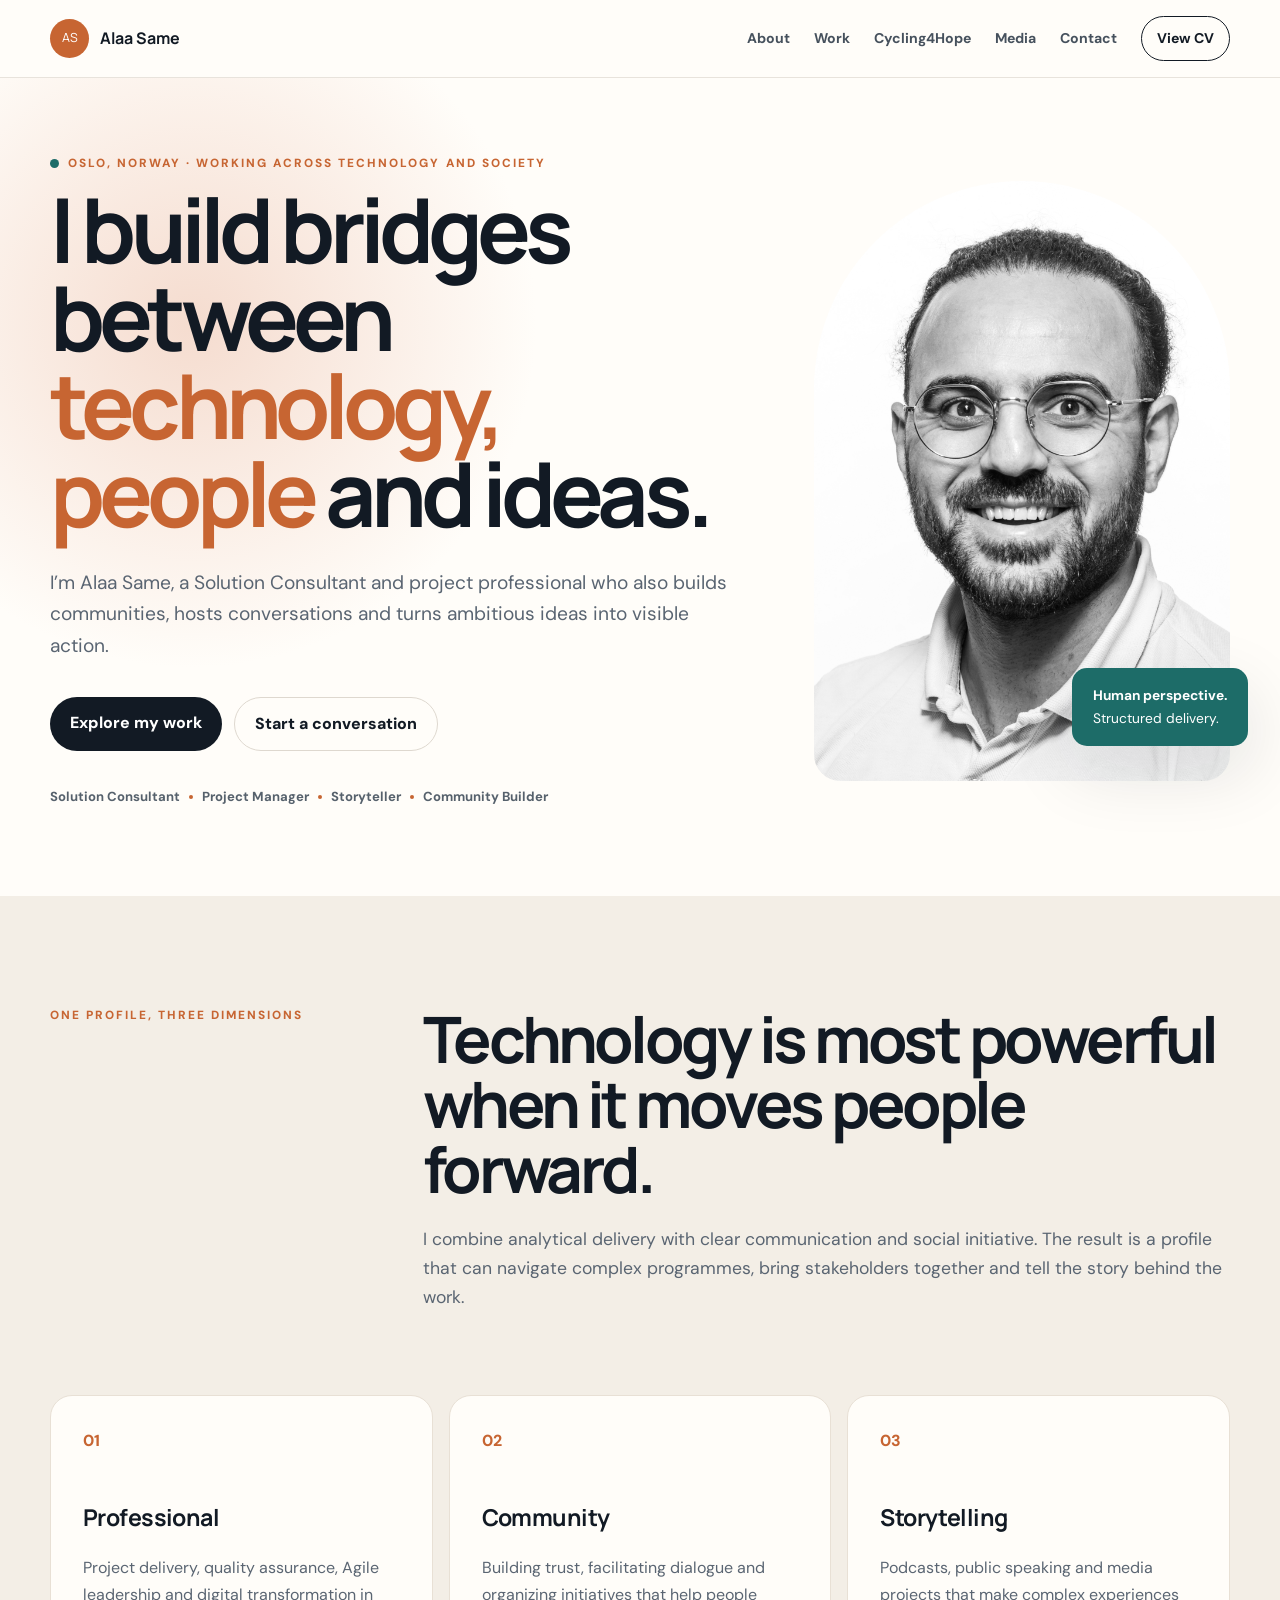
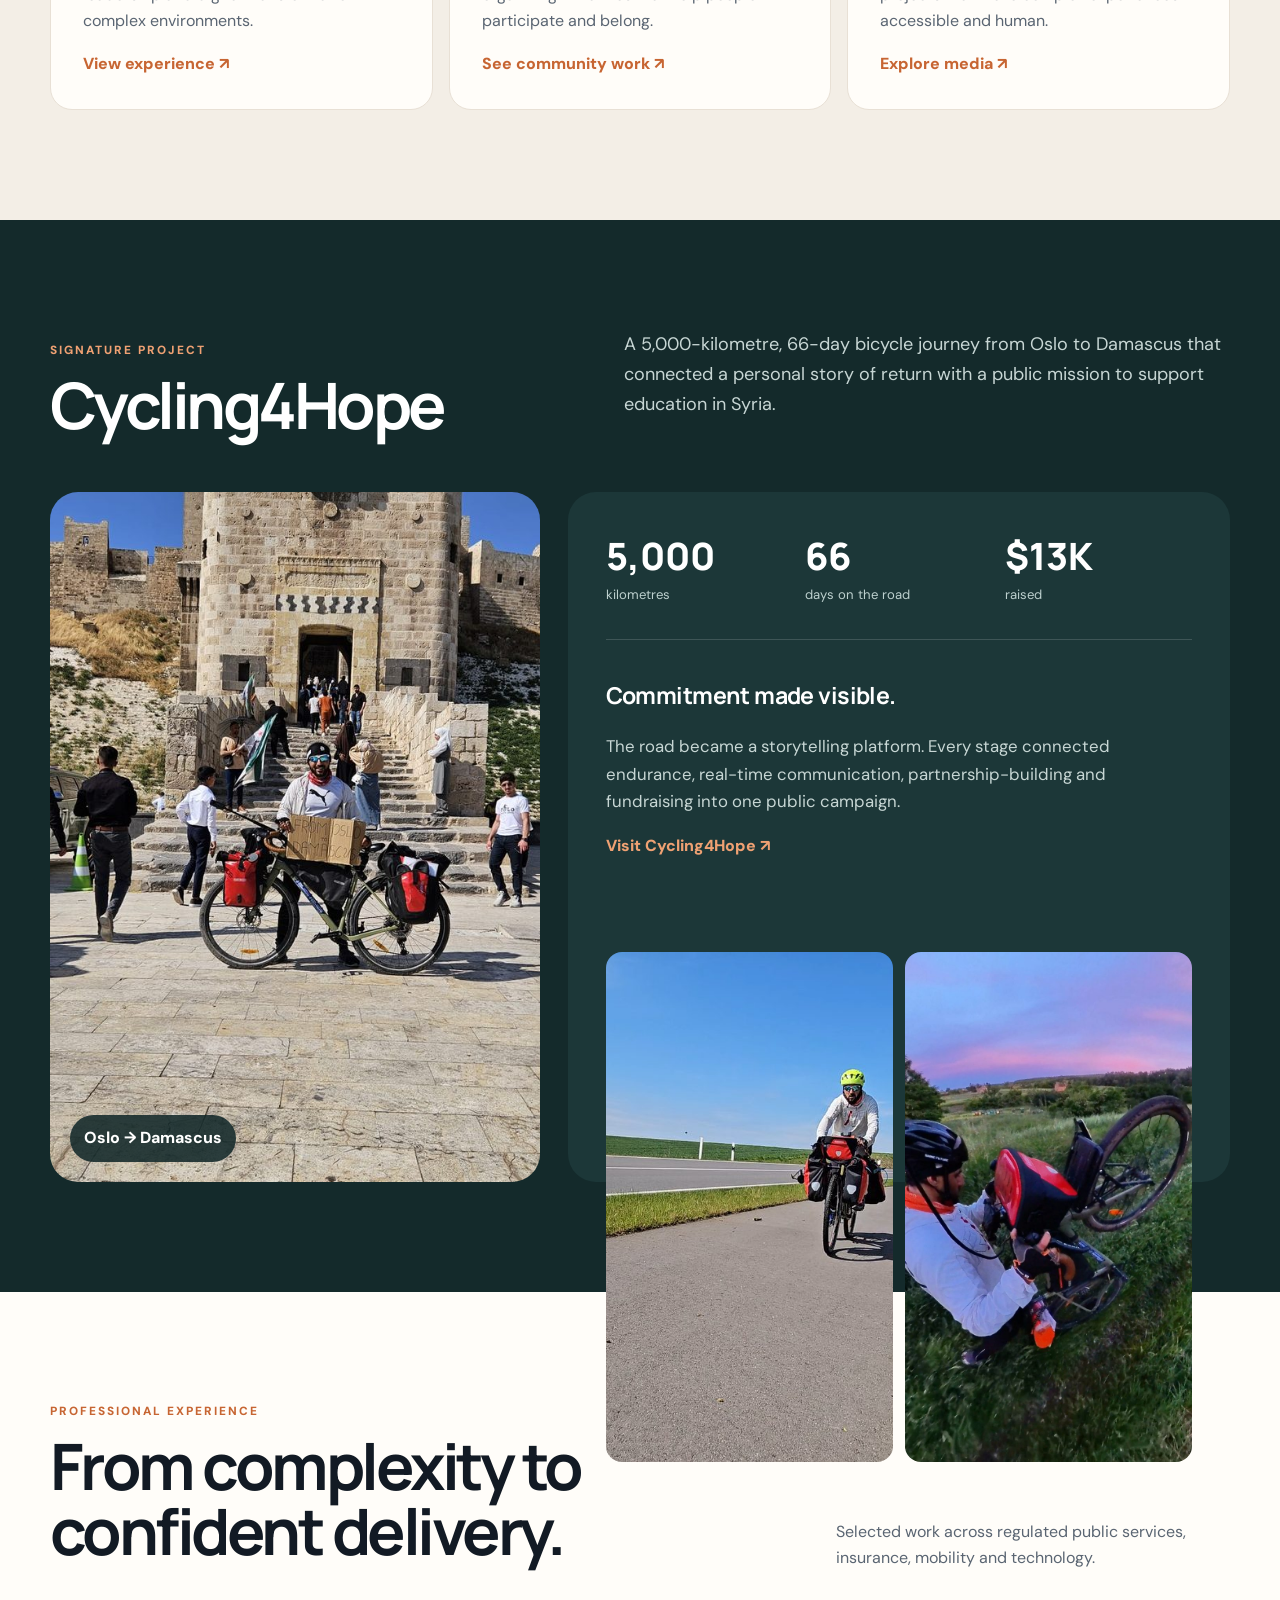
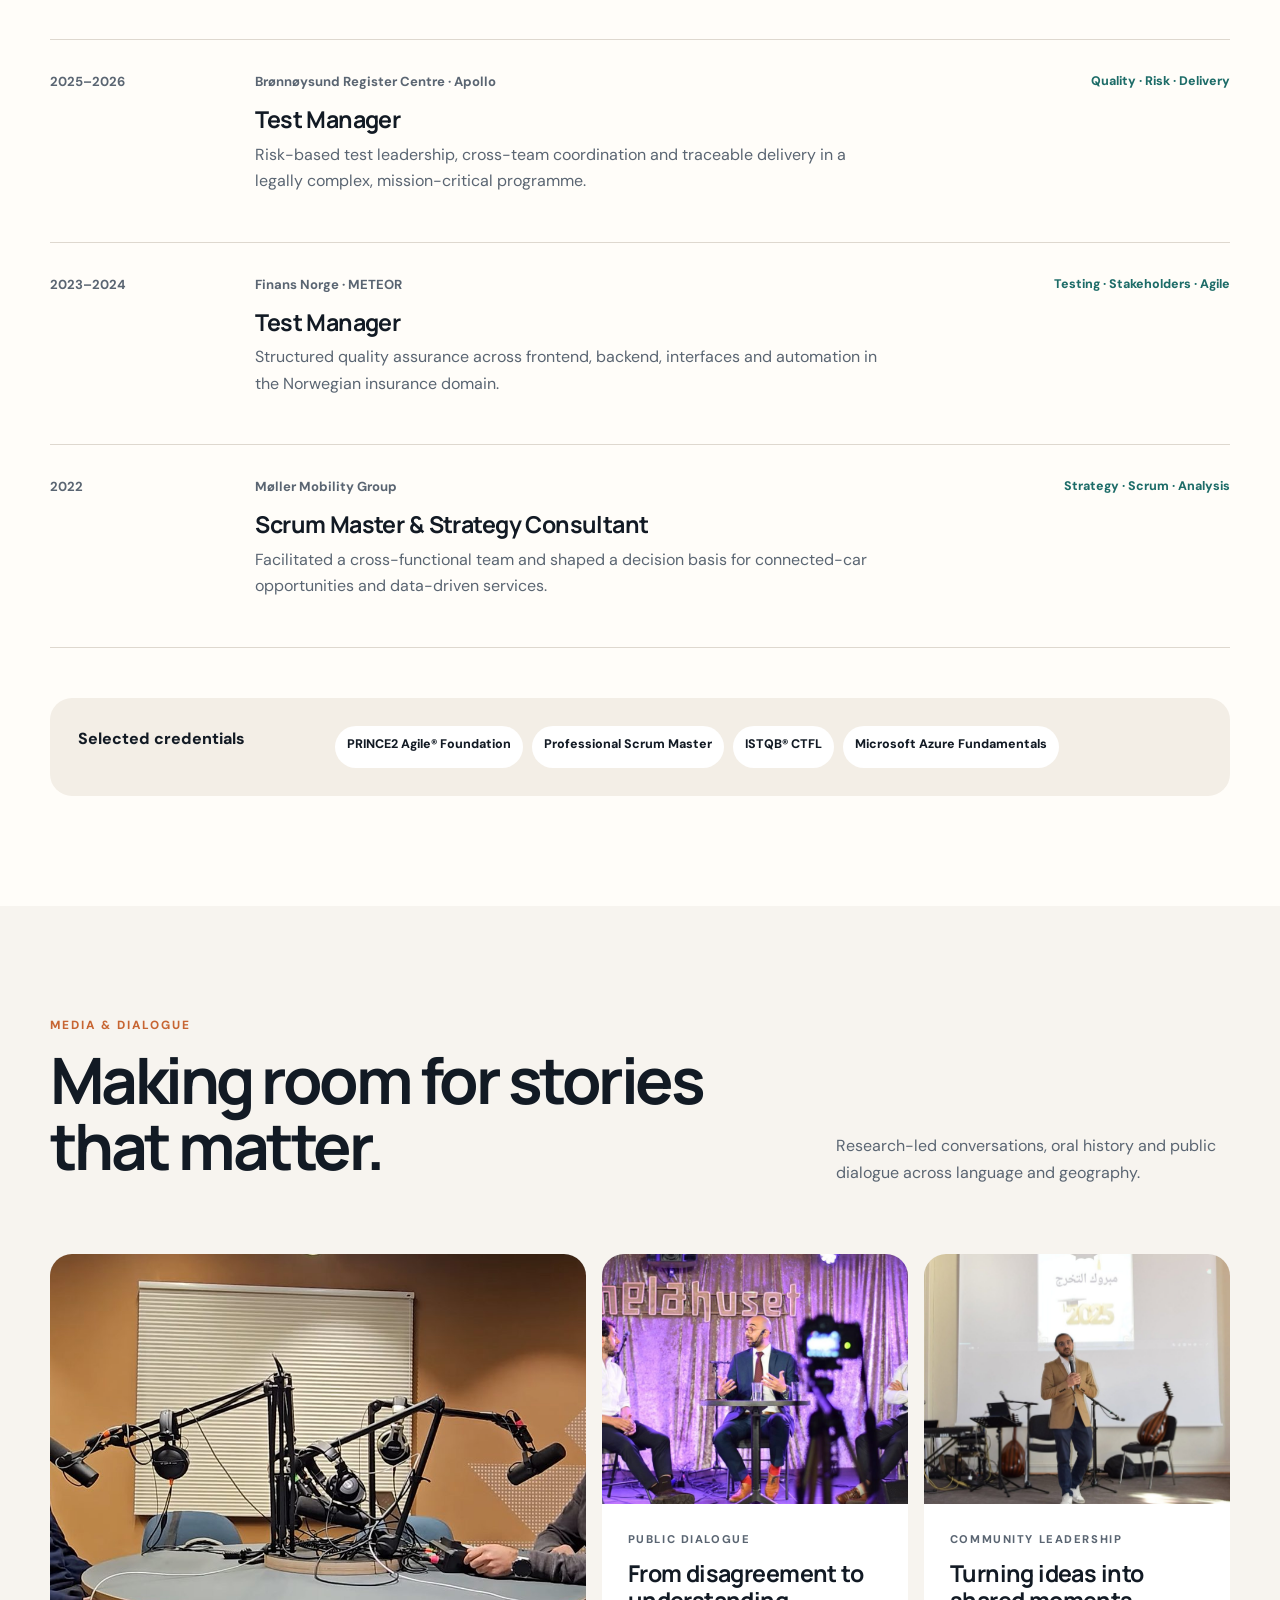
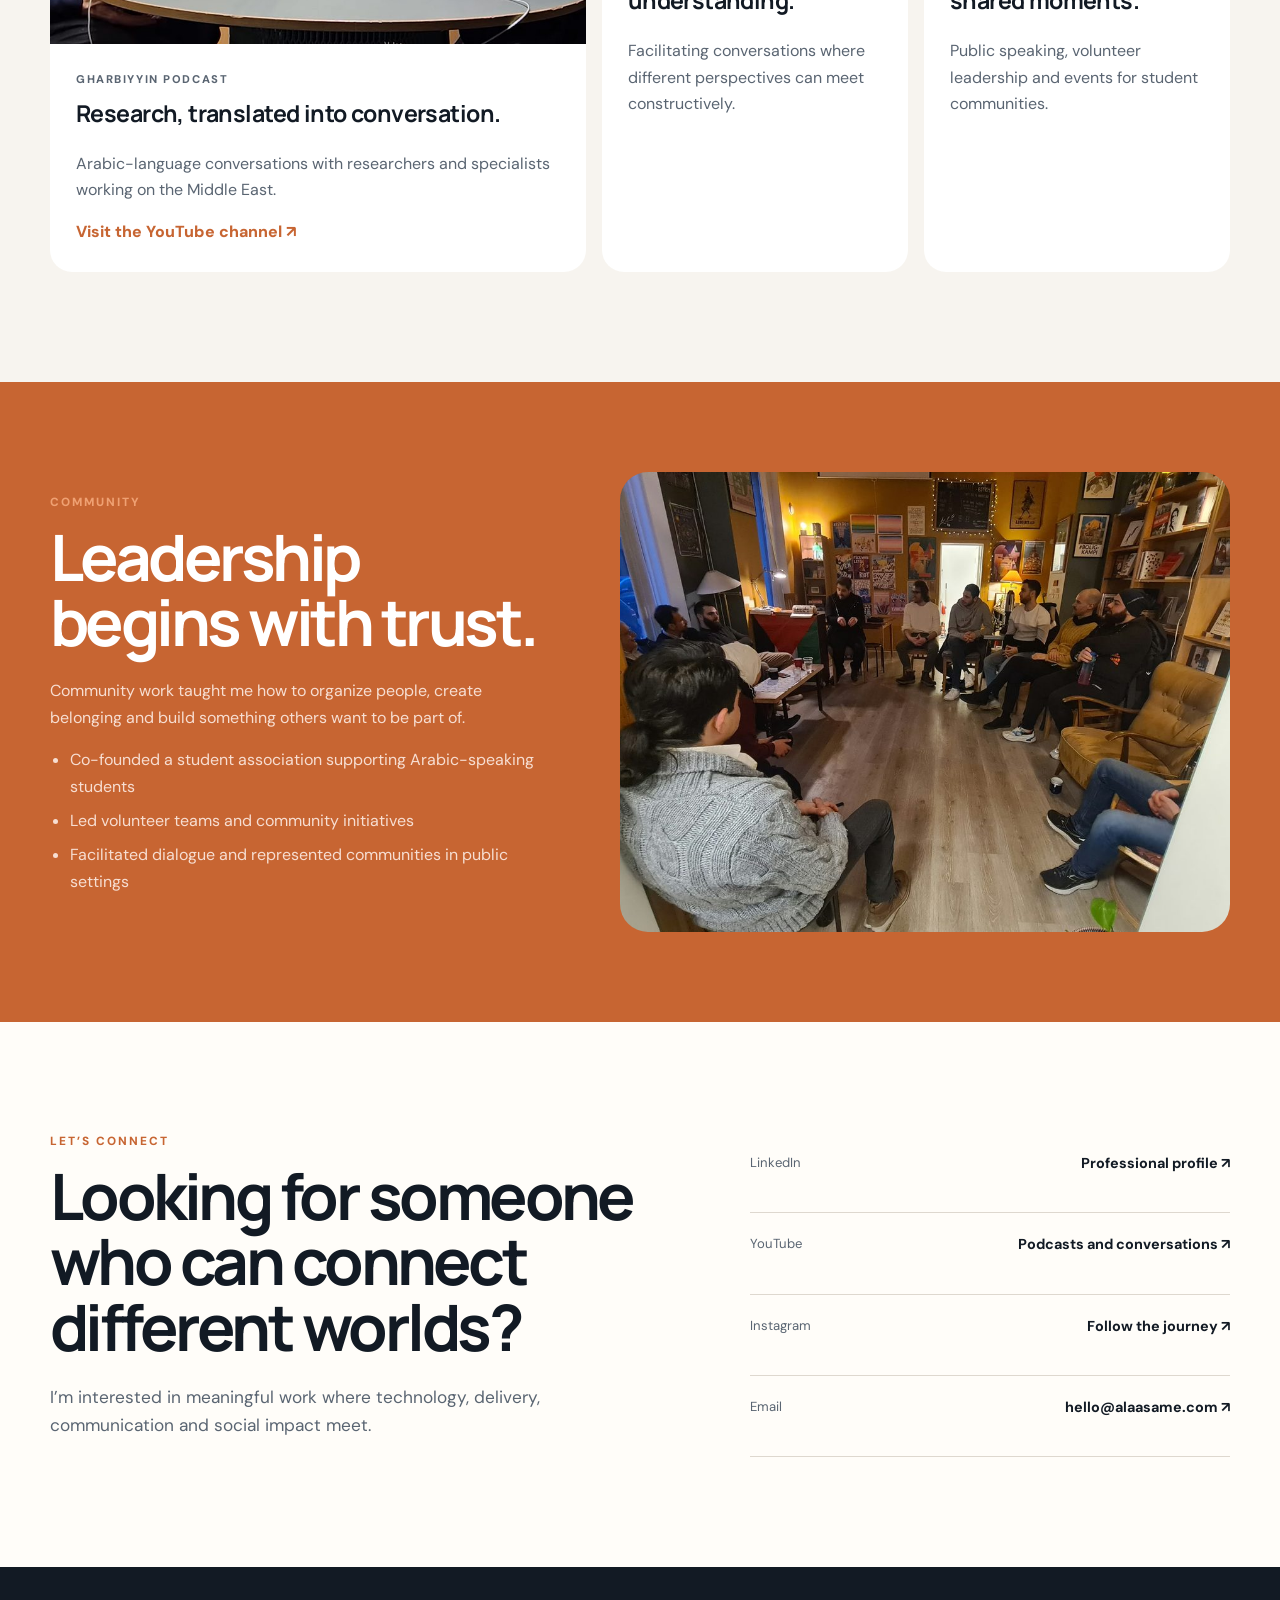
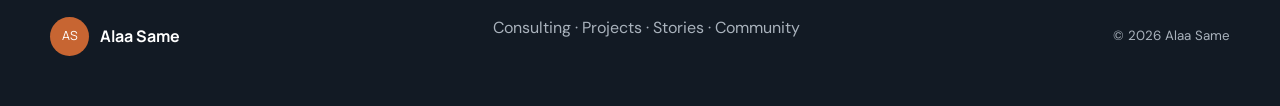
==== index.html @ ef0ea587 "Add files via upload Redesign homepage and add personal portfolio imagery" ====
<!doctype html>
<html lang="en">
<head>
  <meta charset="utf-8">
  <meta name="viewport" content="width=device-width, initial-scale=1">
  <meta name="description" content="Alaa Same is a solution consultant, project manager, storyteller and community builder based in Oslo.">
  <meta property="og:title" content="Alaa Same | Technology, stories and social impact">
  <meta property="og:description" content="A portfolio connecting consulting, project delivery, public dialogue and social impact.">
  <meta property="og:image" content="assets/images/profile.jpg">
  <title>Alaa Same | Consultant, Project Leader & Storyteller</title>
  <link rel="preconnect" href="https://fonts.googleapis.com">
  <link rel="preconnect" href="https://fonts.gstatic.com" crossorigin>
  <link href="https://fonts.googleapis.com/css2?family=DM+Sans:wght@400;500;600;700&family=Manrope:wght@500;600;700;800&display=swap" rel="stylesheet">
  <link rel="stylesheet" href="assets/styles.css">
  <script defer src="assets/main.js"></script>
</head>
<body>
<a class="skip" href="#main">Skip to content</a>
<header class="site-header">
  <div class="shell nav-wrap">
    <a class="brand" href="#top" aria-label="Alaa Same home"><span>AS</span><strong>Alaa Same</strong></a>
    <button class="menu" aria-expanded="false" aria-controls="nav"><span></span><span></span><span></span><b class="sr-only">Menu</b></button>
    <nav id="nav" aria-label="Primary navigation">
      <a href="#about">About</a><a href="#work">Work</a><a href="#cycling">Cycling4Hope</a><a href="#media">Media</a><a href="#contact">Contact</a>
      <a class="nav-button" href="Alaa-Same-Akasha_en1.pdf" target="_blank">View CV</a>
    </nav>
  </div>
</header>
<main id="main">
<section class="hero" id="top">
  <div class="shell hero-grid">
    <div class="hero-copy">
      <p class="kicker"><span></span> Oslo, Norway · Working across technology and society</p>
      <h1>I build bridges between <em>technology, people</em> and ideas.</h1>
      <p class="intro">I’m Alaa Same, a Solution Consultant and project professional who also builds communities, hosts conversations and turns ambitious ideas into visible action.</p>
      <div class="actions"><a class="button primary" href="#work">Explore my work</a><a class="button ghost" href="#contact">Start a conversation</a></div>
      <div class="role-line"><span>Solution Consultant</span><i></i><span>Project Manager</span><i></i><span>Storyteller</span><i></i><span>Community Builder</span></div>
    </div>
    <figure class="hero-portrait">
      <img src="assets/images/profile.jpg" alt="Black-and-white close-up portrait of Alaa Same wearing round glasses" width="2048" height="2048">
      <figcaption><strong>Human perspective.</strong><span>Structured delivery.</span></figcaption>
    </figure>
  </div>
</section>
<section class="manifesto" id="about">
  <div class="shell manifesto-grid">
    <p class="section-label">One profile, three dimensions</p>
    <div><h2>Technology is most powerful when it moves people forward.</h2><p>I combine analytical delivery with clear communication and social initiative. The result is a profile that can navigate complex programmes, bring stakeholders together and tell the story behind the work.</p></div>
  </div>
  <div class="shell dimension-grid">
    <article><span>01</span><h3>Professional</h3><p>Project delivery, quality assurance, Agile leadership and digital transformation in complex environments.</p><a href="#work">View experience ↗</a></article>
    <article><span>02</span><h3>Community</h3><p>Building trust, facilitating dialogue and organizing initiatives that help people participate and belong.</p><a href="#community">See community work ↗</a></article>
    <article><span>03</span><h3>Storytelling</h3><p>Podcasts, public speaking and media projects that make complex experiences accessible and human.</p><a href="#media">Explore media ↗</a></article>
  </div>
</section>
<section class="cycling" id="cycling">
  <div class="shell cycling-head"><div><p class="section-label light">Signature project</p><h2>Cycling4Hope</h2></div><p>A 5,000-kilometre, 66-day bicycle journey from Oslo to Damascus that connected a personal story of return with a public mission to support education in Syria.</p></div>
  <div class="shell cycling-layout">
    <figure class="cycling-main"><img src="assets/images/cycling-aleppo.jpg" alt="Touring cyclist with loaded bicycle in front of a historic stone citadel" width="601" height="1300"><figcaption>Oslo → Damascus</figcaption></figure>
    <div class="cycling-story">
      <div class="stats"><div><strong>5,000</strong><span>kilometres</span></div><div><strong>66</strong><span>days on the road</span></div><div><strong>$13K</strong><span>raised</span></div></div>
      <h3>Commitment made visible.</h3><p>The road became a storytelling platform. Every stage connected endurance, real-time communication, partnership-building and fundraising into one public campaign.</p>
      <a class="text-link light" href="https://Cycling4Hope.com" target="_blank" rel="noopener">Visit Cycling4Hope ↗</a>
      <div class="mini-gallery"><img src="assets/images/cycling-road.jpg" alt="Loaded touring bicycle travelling along an open road" loading="lazy"><img src="assets/images/cycling-reality.jpg" alt="Cyclist repairing a loaded bicycle beside a field" loading="lazy"></div>
    </div>
  </div>
</section>
<section class="work" id="work">
  <div class="shell"><div class="section-heading"><div><p class="section-label">Professional experience</p><h2>From complexity to confident delivery.</h2></div><p>Selected work across regulated public services, insurance, mobility and technology.</p></div>
  <div class="experience-list">
    <article><div class="year">2025–2026</div><div><p class="meta">Brønnøysund Register Centre · Apollo</p><h3>Test Manager</h3><p>Risk-based test leadership, cross-team coordination and traceable delivery in a legally complex, mission-critical programme.</p></div><span>Quality · Risk · Delivery</span></article>
    <article><div class="year">2023–2024</div><div><p class="meta">Finans Norge · METEOR</p><h3>Test Manager</h3><p>Structured quality assurance across frontend, backend, interfaces and automation in the Norwegian insurance domain.</p></div><span>Testing · Stakeholders · Agile</span></article>
    <article><div class="year">2022</div><div><p class="meta">Møller Mobility Group</p><h3>Scrum Master & Strategy Consultant</h3><p>Facilitated a cross-functional team and shaped a decision basis for connected-car opportunities and data-driven services.</p></div><span>Strategy · Scrum · Analysis</span></article>
  </div>
  <div class="credentials"><p>Selected credentials</p><div><span>PRINCE2 Agile® Foundation</span><span>Professional Scrum Master</span><span>ISTQB® CTFL</span><span>Microsoft Azure Fundamentals</span></div></div>
  </div>
</section>
<section class="media" id="media">
  <div class="shell"><div class="section-heading"><div><p class="section-label">Media & dialogue</p><h2>Making room for stories that matter.</h2></div><p>Research-led conversations, oral history and public dialogue across language and geography.</p></div>
  <div class="media-grid">
    <article class="media-feature"><img src="assets/images/podcast-studio.jpg" alt="Two podcast participants speaking across microphones in a recording studio" loading="lazy"><div><p class="eyebrow">Gharbiyyin podcast</p><h3>Research, translated into conversation.</h3><p>Arabic-language conversations with researchers and specialists working on the Middle East.</p><a class="text-link" href="https://www.youtube.com/@eastwest-0" target="_blank" rel="noopener">Visit the YouTube channel ↗</a></div></article>
    <article class="media-card"><img src="assets/images/public-dialogue.jpg" alt="Three speakers participating in a recorded public discussion on stage" loading="lazy"><div><p class="eyebrow">Public dialogue</p><h3>From disagreement to understanding.</h3><p>Facilitating conversations where different perspectives can meet constructively.</p></div></article>
    <article class="media-card"><img src="assets/images/public-speaking.jpg" alt="Speaker addressing an audience with a microphone at a graduation event" loading="lazy"><div><p class="eyebrow">Community leadership</p><h3>Turning ideas into shared moments.</h3><p>Public speaking, volunteer leadership and events for student communities.</p></div></article>
  </div></div>
</section>
<section class="community" id="community"><div class="shell community-grid"><div class="community-copy"><p class="section-label light">Community</p><h2>Leadership begins with trust.</h2><p>Community work taught me how to organize people, create belonging and build something others want to be part of.</p><ul><li>Co-founded a student association supporting Arabic-speaking students</li><li>Led volunteer teams and community initiatives</li><li>Facilitated dialogue and represented communities in public settings</li></ul></div><figure><img src="assets/images/community-dialogue.jpg" alt="Participants seated in a circle during a community dialogue session" loading="lazy"></figure></div></section>
<section class="closing" id="contact"><div class="shell closing-grid"><div><p class="section-label">Let’s connect</p><h2>Looking for someone who can connect different worlds?</h2><p>I’m interested in meaningful work where technology, delivery, communication and social impact meet.</p></div><div class="contact-links"><a href="https://www.linkedin.com/in/alaa-same/" target="_blank" rel="noopener"><span>LinkedIn</span><b>Professional profile ↗</b></a><a href="https://www.youtube.com/@eastwest-0" target="_blank" rel="noopener"><span>YouTube</span><b>Podcasts and conversations ↗</b></a><a href="https://www.instagram.com/alaa_sami8" target="_blank" rel="noopener"><span>Instagram</span><b>Follow the journey ↗</b></a><a href="mailto:hello@alaasame.com"><span>Email</span><b>hello@alaasame.com ↗</b></a></div></div></section>
</main>
<footer><div class="shell footer-inner"><a class="brand" href="#top"><span>AS</span><strong>Alaa Same</strong></a><p>Consulting · Projects · Stories · Community</p><small>© <span data-year></span> Alaa Same</small></div></footer>
</body></html>
---- assets/styles.css ----
:root{--ink:#121a24;--muted:#5a6572;--sand:#f3eee6;--paper:#fffdf9;--orange:#c76532;--teal:#1d6c68;--dark:#142a2b;--line:#ded8cf;--radius:22px;--shadow:0 24px 70px rgba(18,26,36,.12)}*{box-sizing:border-box}html{scroll-behavior:smooth}body{margin:0;background:var(--paper);color:var(--ink);font-family:"DM Sans",sans-serif;line-height:1.65}h1,h2,h3,.brand{font-family:Manrope,sans-serif}h1,h2,h3,p{margin-top:0}h1{font-size:clamp(3.2rem,7vw,6.7rem);line-height:.98;letter-spacing:-.065em;margin-bottom:30px}h2{font-size:clamp(2.5rem,5vw,5rem);line-height:1.02;letter-spacing:-.055em;margin-bottom:24px}h3{font-size:1.45rem;line-height:1.2;letter-spacing:-.025em}a{color:inherit;text-decoration:none}img{display:block;width:100%;height:100%;object-fit:cover}.shell{width:min(1180px,calc(100% - 48px));margin:auto}.skip{position:absolute;left:-999px}.skip:focus{left:20px;top:20px;background:#fff;padding:10px;z-index:100}.sr-only{position:absolute;width:1px;height:1px;clip:rect(0,0,0,0);overflow:hidden}.site-header{height:78px;position:sticky;top:0;z-index:50;background:rgba(255,253,249,.9);backdrop-filter:blur(16px);border-bottom:1px solid rgba(222,216,207,.7)}.nav-wrap{height:100%;display:flex;justify-content:space-between;align-items:center}.brand{display:flex;align-items:center;gap:11px}.brand span{display:grid;place-items:center;width:39px;height:39px;border-radius:50%;background:var(--orange);color:#fff;font-size:.78rem}.brand strong{font-size:1rem}nav{display:flex;gap:24px;align-items:center}nav a{font-size:.88rem;font-weight:700;color:#46515d}nav a:hover{color:var(--orange)}.nav-button{padding:10px 15px;border:1px solid var(--ink);border-radius:99px;color:var(--ink)}.menu{display:none;border:0;background:none}.menu span{display:block;width:24px;height:2px;background:var(--ink);margin:5px}.hero{padding:76px 0 88px;background:radial-gradient(circle at 15% 30%,#f5dccf 0,transparent 28%),var(--paper)}.hero-grid{display:grid;grid-template-columns:1.25fr .75fr;gap:70px;align-items:center}.kicker,.section-label{font-size:.74rem;text-transform:uppercase;letter-spacing:.17em;font-weight:800;color:var(--orange)}.kicker{display:flex;align-items:center;gap:9px}.kicker span{width:9px;height:9px;border-radius:50%;background:var(--teal)}h1 em{font-style:normal;color:var(--orange)}.intro{font-size:1.2rem;max-width:720px;color:var(--muted)}.actions{display:flex;gap:12px;margin:35px 0}.button{display:inline-flex;padding:13px 20px;border-radius:99px;font-weight:800}.button.primary{background:var(--ink);color:#fff}.button.ghost{border:1px solid var(--line)}.role-line{display:flex;flex-wrap:wrap;align-items:center;gap:9px;color:#56616c;font-size:.82rem;font-weight:700}.role-line i{width:4px;height:4px;border-radius:50%;background:var(--orange)}.hero-portrait{margin:0;position:relative;height:600px}.hero-portrait img{border-radius:220px 220px 28px 28px;filter:contrast(1.04)}.hero-portrait figcaption{position:absolute;right:-18px;bottom:35px;background:var(--teal);color:#fff;padding:16px 21px;border-radius:15px;box-shadow:var(--shadow);display:flex;flex-direction:column;font-size:.86rem}.manifesto,.work,.media,.closing{padding:110px 0}.manifesto{background:var(--sand)}.manifesto-grid{display:grid;grid-template-columns:.35fr 1fr;gap:90px}.manifesto-grid>div{max-width:850px}.manifesto-grid p:last-child{font-size:1.1rem;color:var(--muted)}.dimension-grid{display:grid;grid-template-columns:repeat(3,1fr);gap:16px;margin-top:65px}.dimension-grid article{background:var(--paper);padding:32px;border-radius:var(--radius);border:1px solid #e8e0d5}.dimension-grid article>span{color:var(--orange);font-weight:800}.dimension-grid h3{margin-top:50px}.dimension-grid p{color:var(--muted)}.dimension-grid a,.text-link{font-weight:800;color:var(--orange)}.cycling{padding:110px 0;background:var(--dark);color:#fff}.cycling-head{display:grid;grid-template-columns:.8fr 1fr;gap:90px;align-items:end;margin-bottom:54px}.cycling-head h2{margin:0}.cycling-head>p{color:#c7d6d4;font-size:1.13rem}.section-label.light,.text-link.light{color:#efa173}.cycling-layout{display:grid;grid-template-columns:.85fr 1.15fr;gap:28px}.cycling-main{margin:0;height:690px;position:relative}.cycling-main img{border-radius:28px}.cycling-main figcaption{position:absolute;bottom:20px;left:20px;background:rgba(20,42,43,.88);padding:10px 14px;border-radius:99px;font-weight:800}.cycling-story{padding:38px;background:#1c3738;border-radius:28px;display:flex;flex-direction:column}.stats{display:grid;grid-template-columns:repeat(3,1fr);gap:12px;border-bottom:1px solid rgba(255,255,255,.15);padding-bottom:32px;margin-bottom:42px}.stats strong{display:block;font:800 2.35rem Manrope}.stats span{color:#bdd0ce;font-size:.82rem}.cycling-story>p{color:#c7d6d4;font-size:1.05rem}.mini-gallery{margin-top:auto;display:grid;grid-template-columns:1fr 1fr;gap:12px;height:220px;padding-top:28px}.mini-gallery img{border-radius:16px}.section-heading{display:grid;grid-template-columns:1fr .55fr;gap:70px;align-items:end;margin-bottom:52px}.section-heading p:last-child{color:var(--muted)}.experience-list{border-top:1px solid var(--line)}.experience-list article{display:grid;grid-template-columns:.25fr 1fr .45fr;gap:45px;padding:31px 0;border-bottom:1px solid var(--line);align-items:start}.year,.meta{color:var(--muted);font-size:.82rem;font-weight:700}.experience-list h3{margin:5px 0 8px}.experience-list article>div:nth-child(2)>p:last-child{color:var(--muted)}.experience-list article>span{font-size:.78rem;color:var(--teal);font-weight:800;text-align:right}.credentials{background:var(--sand);border-radius:var(--radius);padding:28px;margin-top:50px;display:grid;grid-template-columns:.25fr 1fr;gap:40px}.credentials>p{font-weight:800}.credentials div{display:flex;flex-wrap:wrap;gap:9px}.credentials span{background:#fff;padding:8px 12px;border-radius:99px;font-size:.78rem;font-weight:800}.media{background:#f7f4ef}.media-grid{display:grid;grid-template-columns:1.4fr .8fr .8fr;gap:16px}.media-feature,.media-card{background:#fff;border-radius:var(--radius);overflow:hidden}.media-feature img{height:390px}.media-card img{height:250px}.media-feature div,.media-card div{padding:26px}.eyebrow{color:var(--orange);font-size:.7rem;text-transform:uppercase;letter-spacing:.14em;font-weight:800}.media-grid p{color:var(--muted)}.community{padding:90px 0;background:var(--orange);color:#fff}.community-grid{display:grid;grid-template-columns:.9fr 1.1fr;gap:70px;align-items:center}.community-copy>p:not(.section-label),.community-copy li{color:#f7ded2}.community-copy ul{padding-left:20px}.community-copy li{margin:8px 0}.community figure{margin:0;height:460px}.community img{border-radius:28px}.closing-grid{display:grid;grid-template-columns:1fr .8fr;gap:100px}.closing-grid>div>p:last-child{color:var(--muted);font-size:1.08rem}.contact-links{display:grid}.contact-links a{padding:20px 0;border-bottom:1px solid var(--line);display:flex;justify-content:space-between;gap:20px}.contact-links span{color:var(--muted);font-size:.82rem}.contact-links b{font-size:.9rem}footer{background:var(--ink);color:#fff;padding:48px 0}.footer-inner{display:flex;justify-content:space-between;align-items:center}.footer-inner p,.footer-inner small{color:#a9b2bc}.footer-inner .brand span{background:var(--orange)}
@media(max-width:900px){nav{display:none;position:absolute;left:24px;right:24px;top:70px;background:#fff;padding:18px;border:1px solid var(--line);border-radius:18px;box-shadow:var(--shadow);flex-direction:column;align-items:stretch}nav.open{display:flex}.menu{display:block}.hero-grid,.cycling-head,.cycling-layout,.manifesto-grid,.section-heading,.community-grid,.closing-grid{grid-template-columns:1fr}.hero-portrait{height:520px;max-width:520px}.dimension-grid{grid-template-columns:1fr 1fr}.media-grid{grid-template-columns:1fr 1fr}.media-feature{grid-column:1/-1}.experience-list article{grid-template-columns:.25fr 1fr}.experience-list article>span{grid-column:2;text-align:left}.cycling-main{height:560px}}
@media(max-width:600px){.shell{width:min(100% - 28px,1180px)}.hero,.manifesto,.work,.media,.closing,.cycling{padding:72px 0}h1{font-size:3rem}.hero-portrait{height:430px}.hero-portrait figcaption{right:8px}.actions{flex-direction:column}.button{text-align:center;justify-content:center}.dimension-grid,.media-grid{grid-template-columns:1fr}.media-feature{grid-column:auto}.cycling-head{gap:20px}.stats{grid-template-columns:1fr 1fr}.cycling-main{height:520px}.experience-list article{grid-template-columns:1fr;gap:8px}.experience-list article>span{grid-column:auto}.credentials{grid-template-columns:1fr}.community figure{height:320px}.footer-inner{flex-direction:column;align-items:flex-start;gap:18px}.role-line i{display:none}}
@media(prefers-reduced-motion:no-preference){.hero-copy,.hero-portrait{animation:rise .7s ease both}.hero-portrait{animation-delay:.12s}@keyframes rise{from{opacity:0;transform:translateY(20px)}to{opacity:1;transform:none}}}
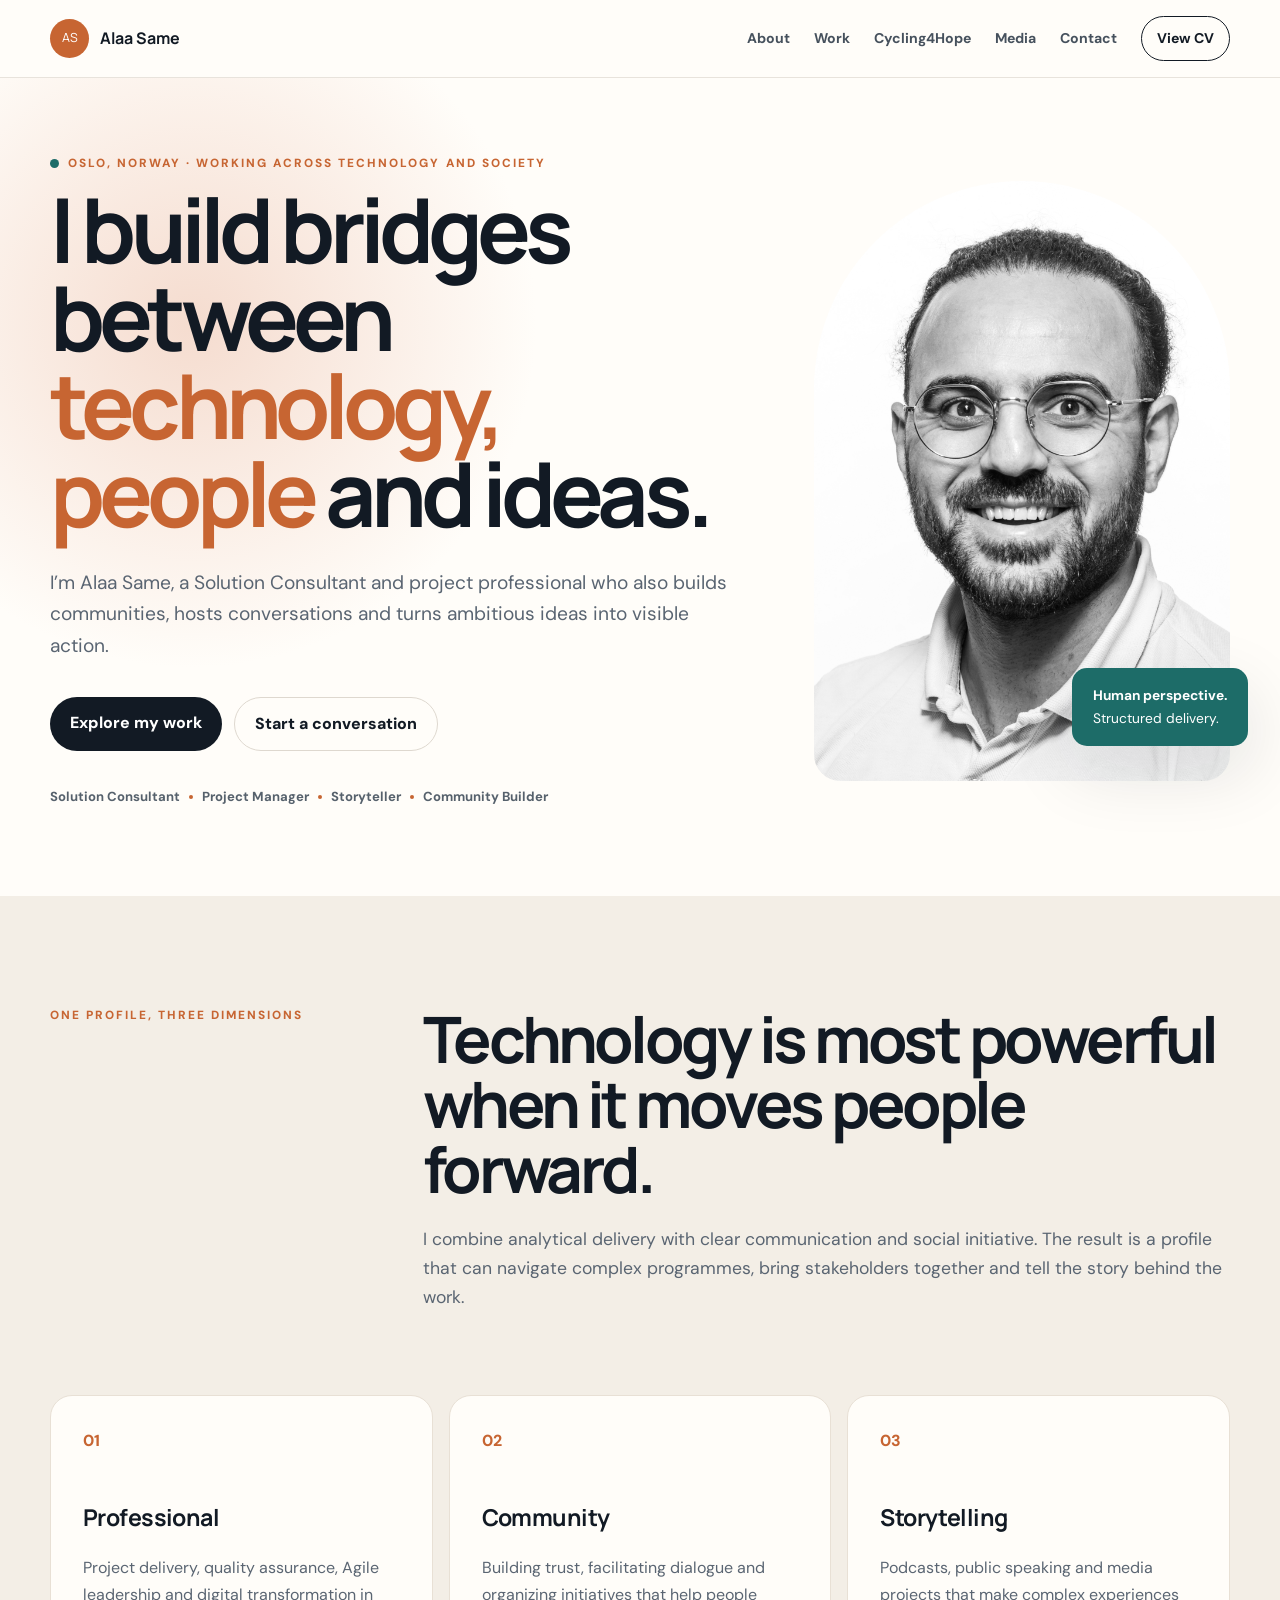
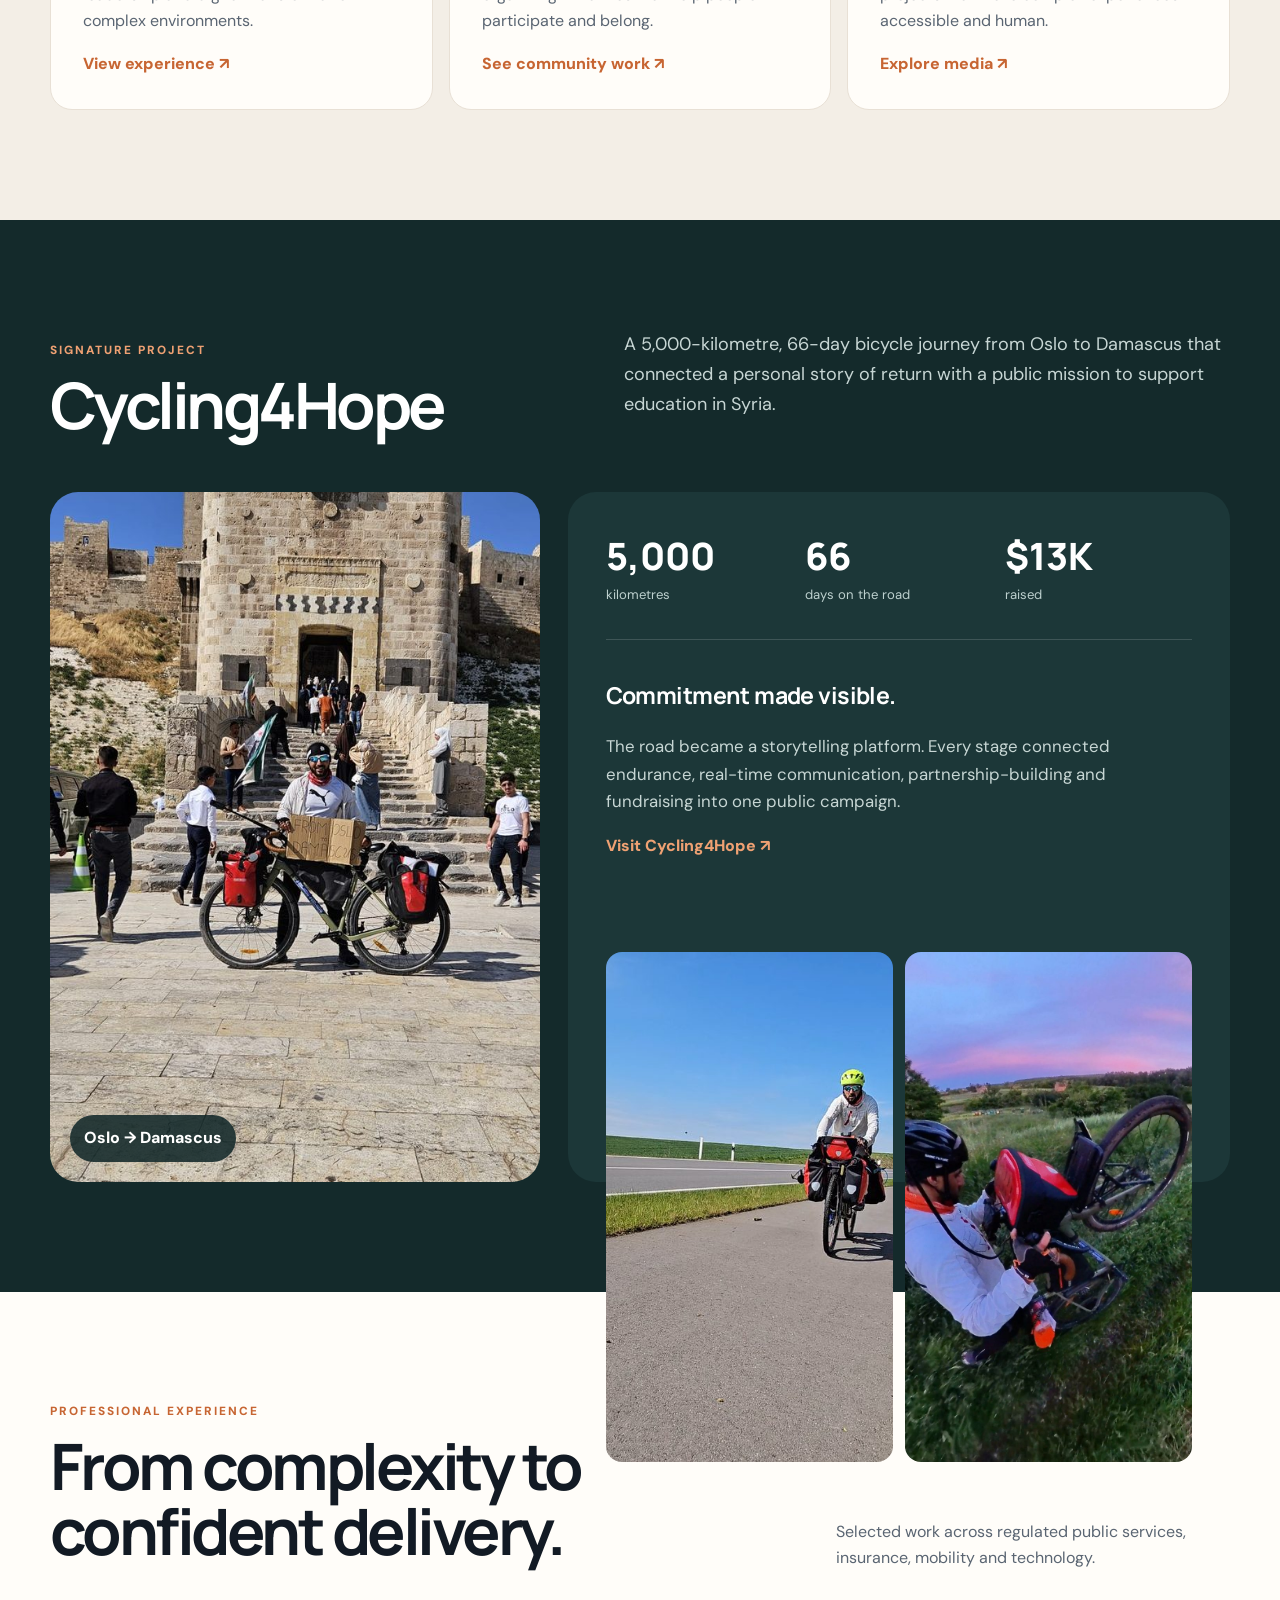
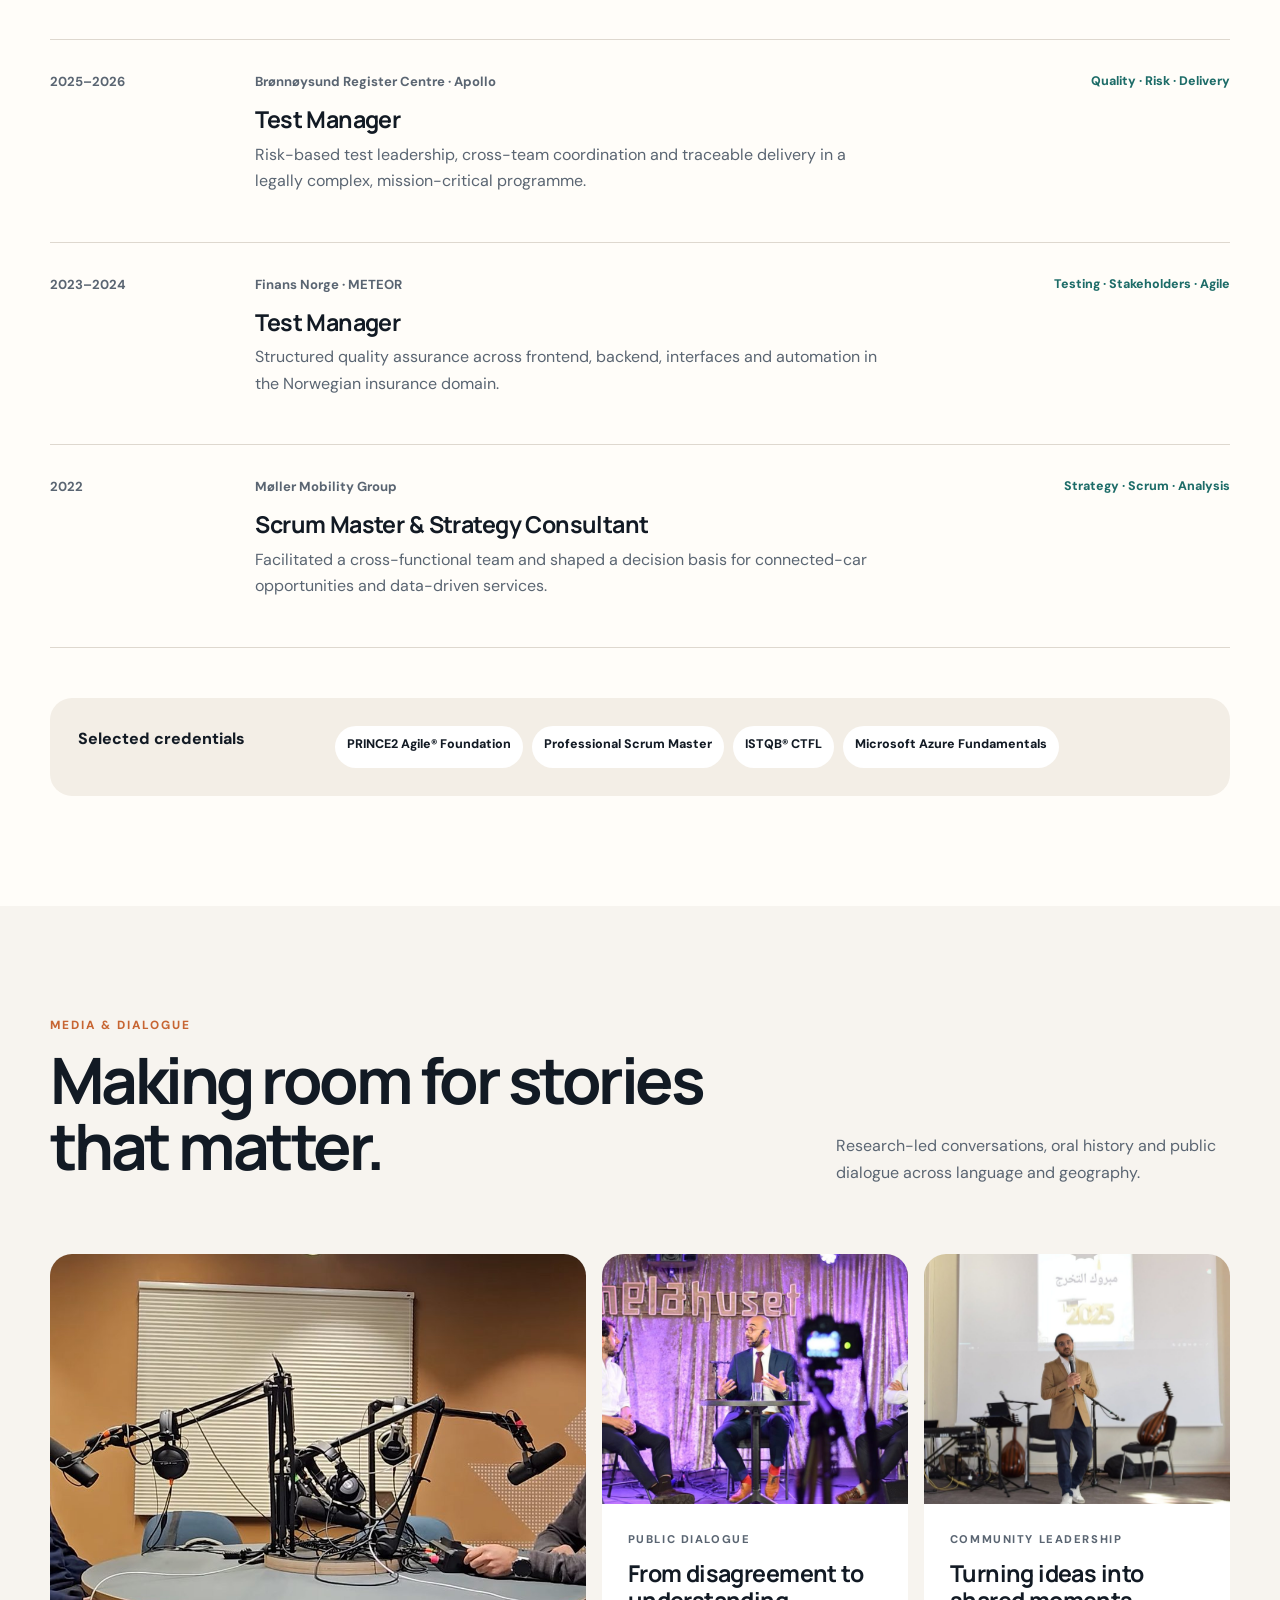
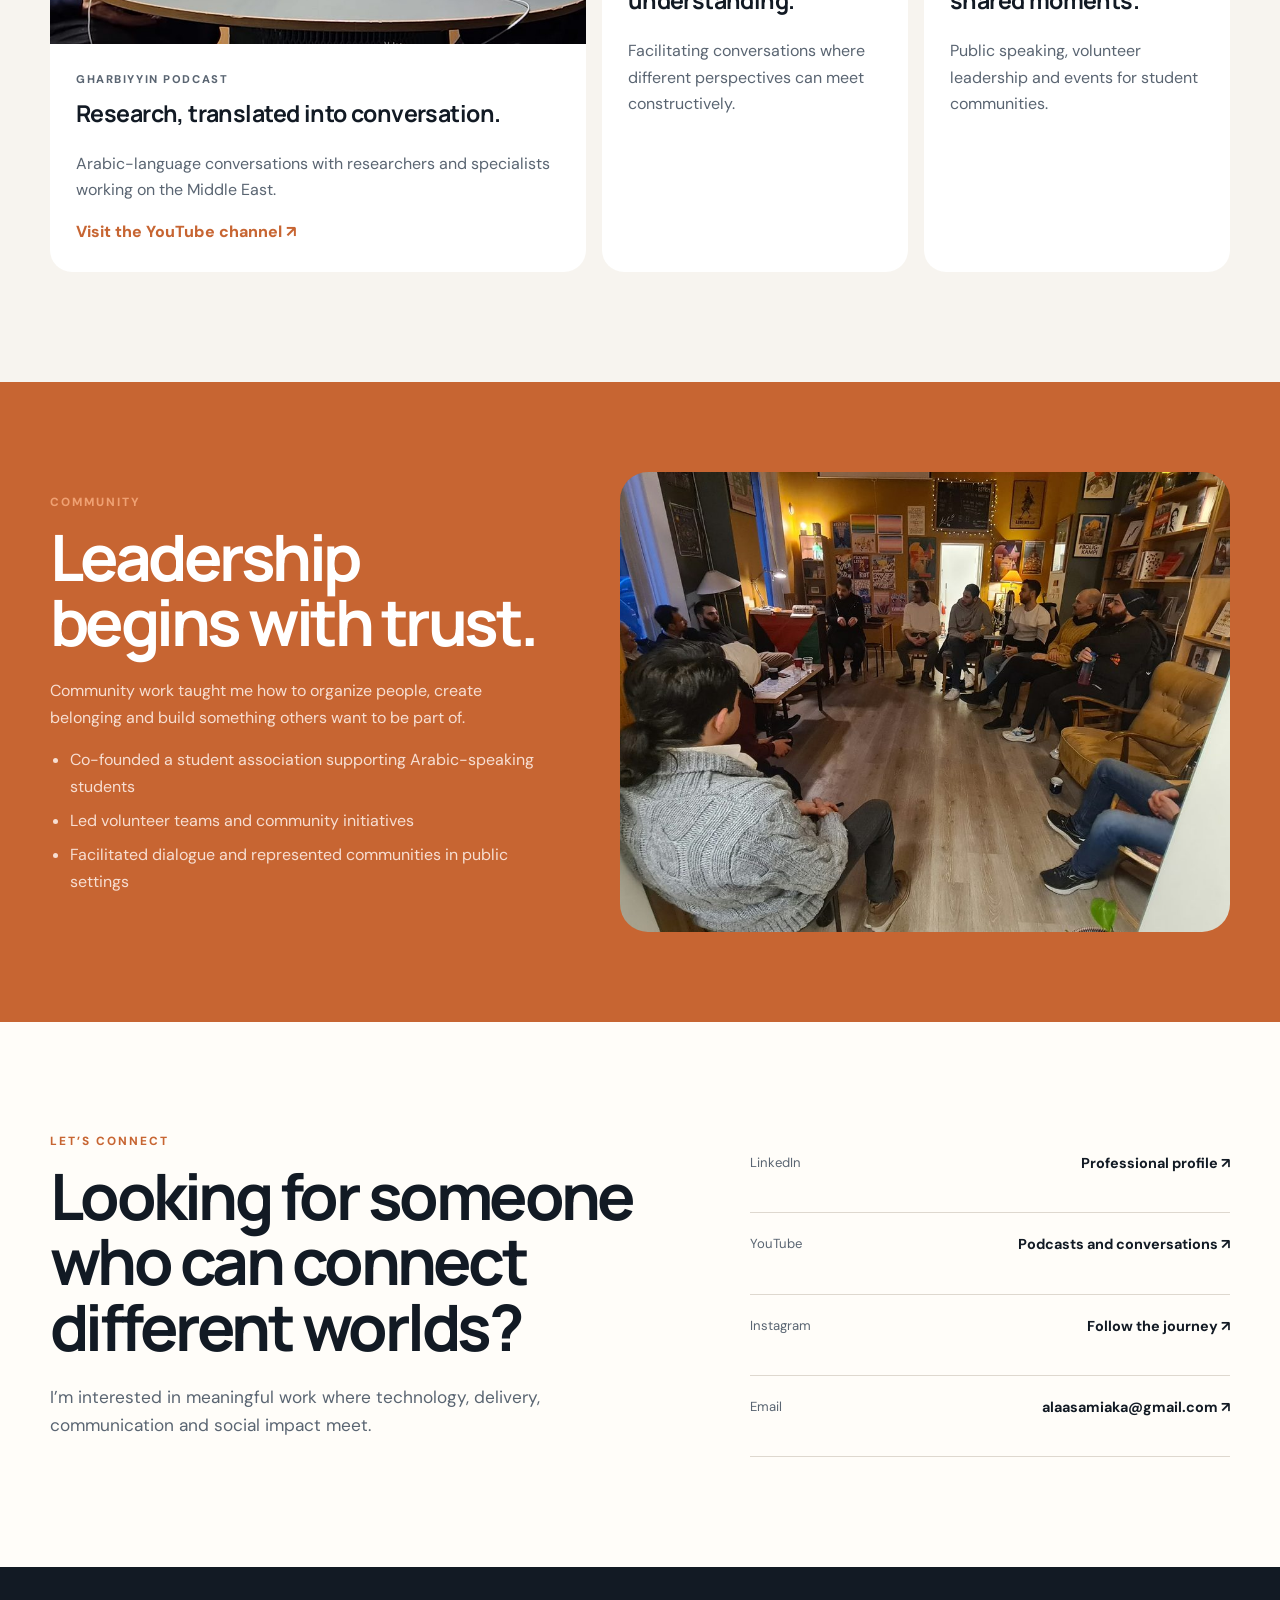
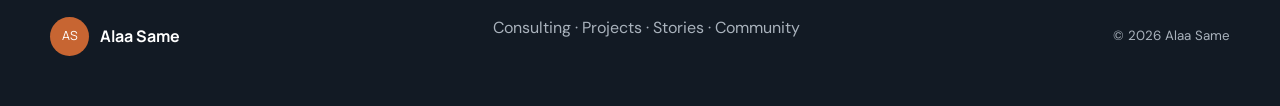
==== commit 4e9ab48a: "Update index.html changing email" ====
--- a/index.html
+++ b/index.html
@@ -84,7 +84,7 @@
   </div></div>
 </section>
 <section class="community" id="community"><div class="shell community-grid"><div class="community-copy"><p class="section-label light">Community</p><h2>Leadership begins with trust.</h2><p>Community work taught me how to organize people, create belonging and build something others want to be part of.</p><ul><li>Co-founded a student association supporting Arabic-speaking students</li><li>Led volunteer teams and community initiatives</li><li>Facilitated dialogue and represented communities in public settings</li></ul></div><figure><img src="assets/images/community-dialogue.jpg" alt="Participants seated in a circle during a community dialogue session" loading="lazy"></figure></div></section>
-<section class="closing" id="contact"><div class="shell closing-grid"><div><p class="section-label">Let’s connect</p><h2>Looking for someone who can connect different worlds?</h2><p>I’m interested in meaningful work where technology, delivery, communication and social impact meet.</p></div><div class="contact-links"><a href="https://www.linkedin.com/in/alaa-same/" target="_blank" rel="noopener"><span>LinkedIn</span><b>Professional profile ↗</b></a><a href="https://www.youtube.com/@eastwest-0" target="_blank" rel="noopener"><span>YouTube</span><b>Podcasts and conversations ↗</b></a><a href="https://www.instagram.com/alaa_sami8" target="_blank" rel="noopener"><span>Instagram</span><b>Follow the journey ↗</b></a><a href="mailto:hello@alaasame.com"><span>Email</span><b>hello@alaasame.com ↗</b></a></div></div></section>
+<section class="closing" id="contact"><div class="shell closing-grid"><div><p class="section-label">Let’s connect</p><h2>Looking for someone who can connect different worlds?</h2><p>I’m interested in meaningful work where technology, delivery, communication and social impact meet.</p></div><div class="contact-links"><a href="https://www.linkedin.com/in/alaa-same/" target="_blank" rel="noopener"><span>LinkedIn</span><b>Professional profile ↗</b></a><a href="https://www.youtube.com/@eastwest-0" target="_blank" rel="noopener"><span>YouTube</span><b>Podcasts and conversations ↗</b></a><a href="https://www.instagram.com/alaa_sami8" target="_blank" rel="noopener"><span>Instagram</span><b>Follow the journey ↗</b></a><a href="mailto:alaasamiaka@gmail.com"><span>Email</span><b>alaasamiaka@gmail.com ↗</b></a></div></div></section>
 </main>
 <footer><div class="shell footer-inner"><a class="brand" href="#top"><span>AS</span><strong>Alaa Same</strong></a><p>Consulting · Projects · Stories · Community</p><small>© <span data-year></span> Alaa Same</small></div></footer>
 </body></html>
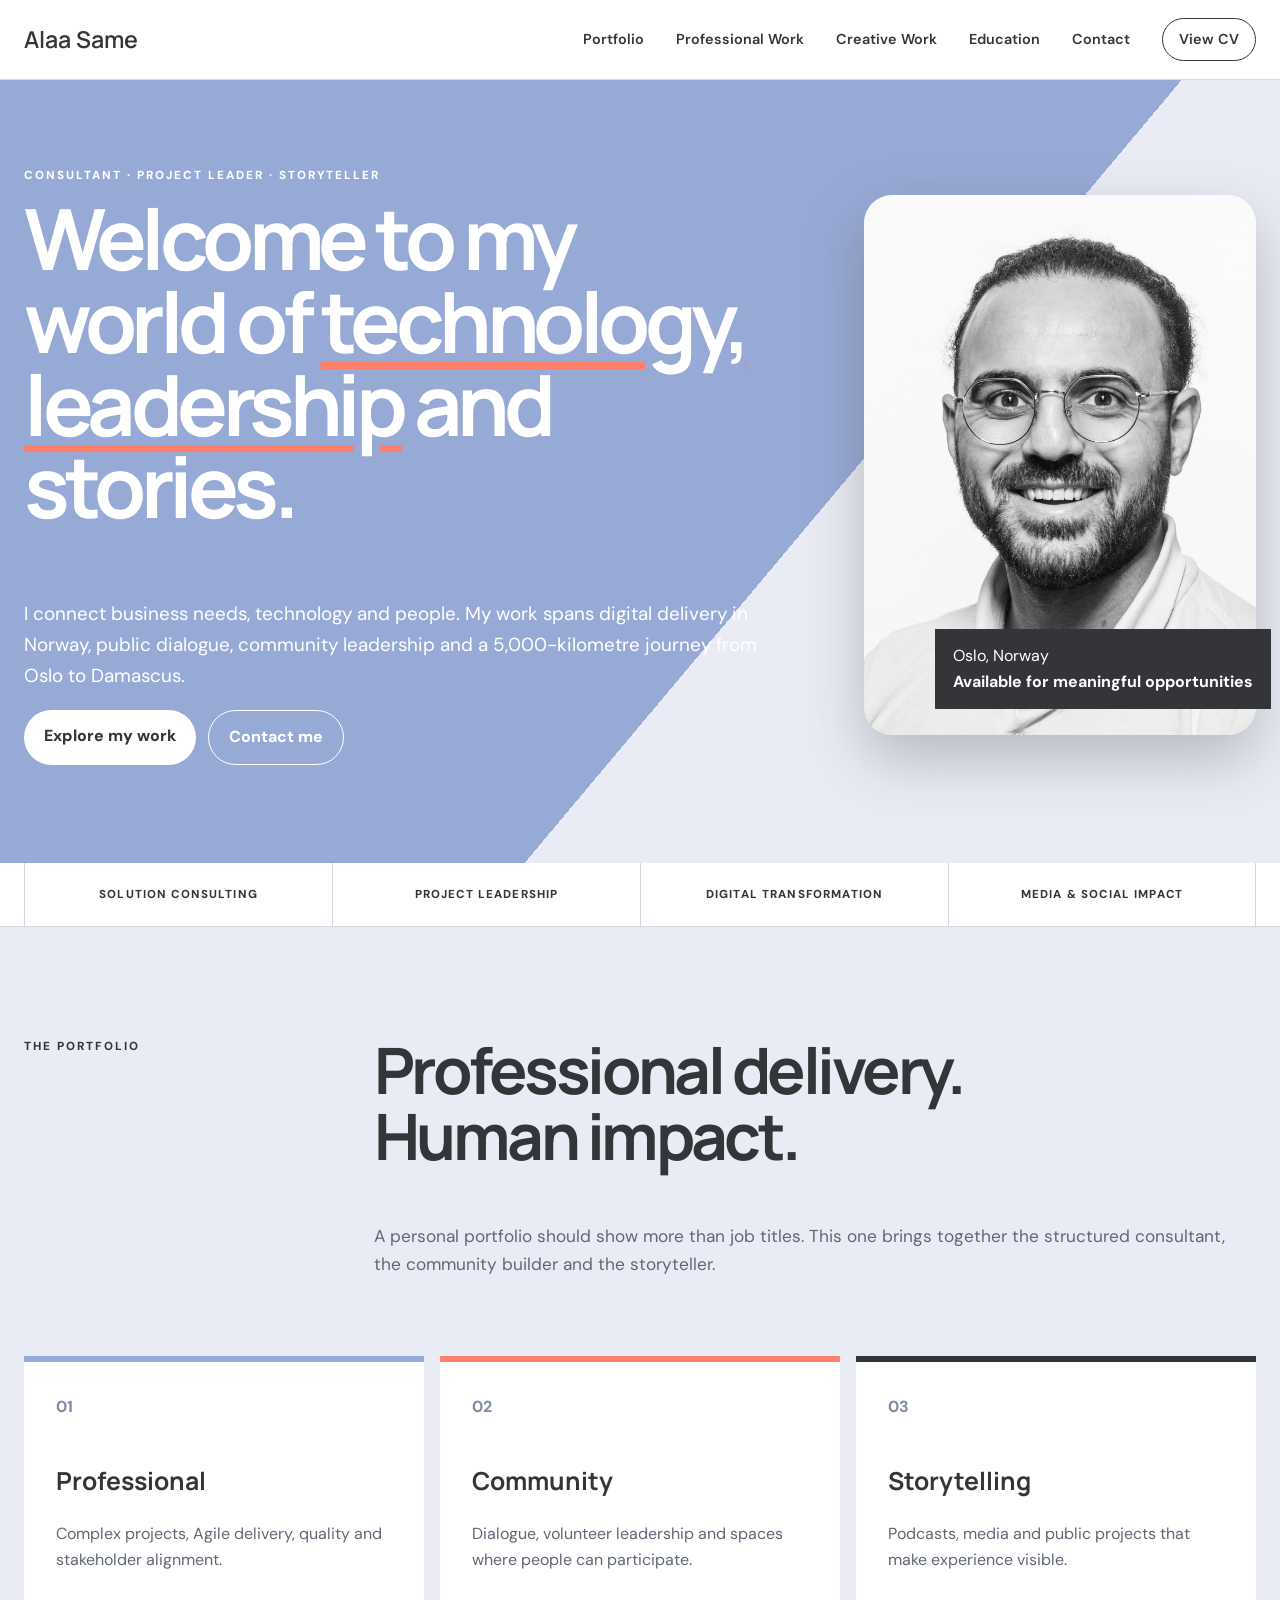
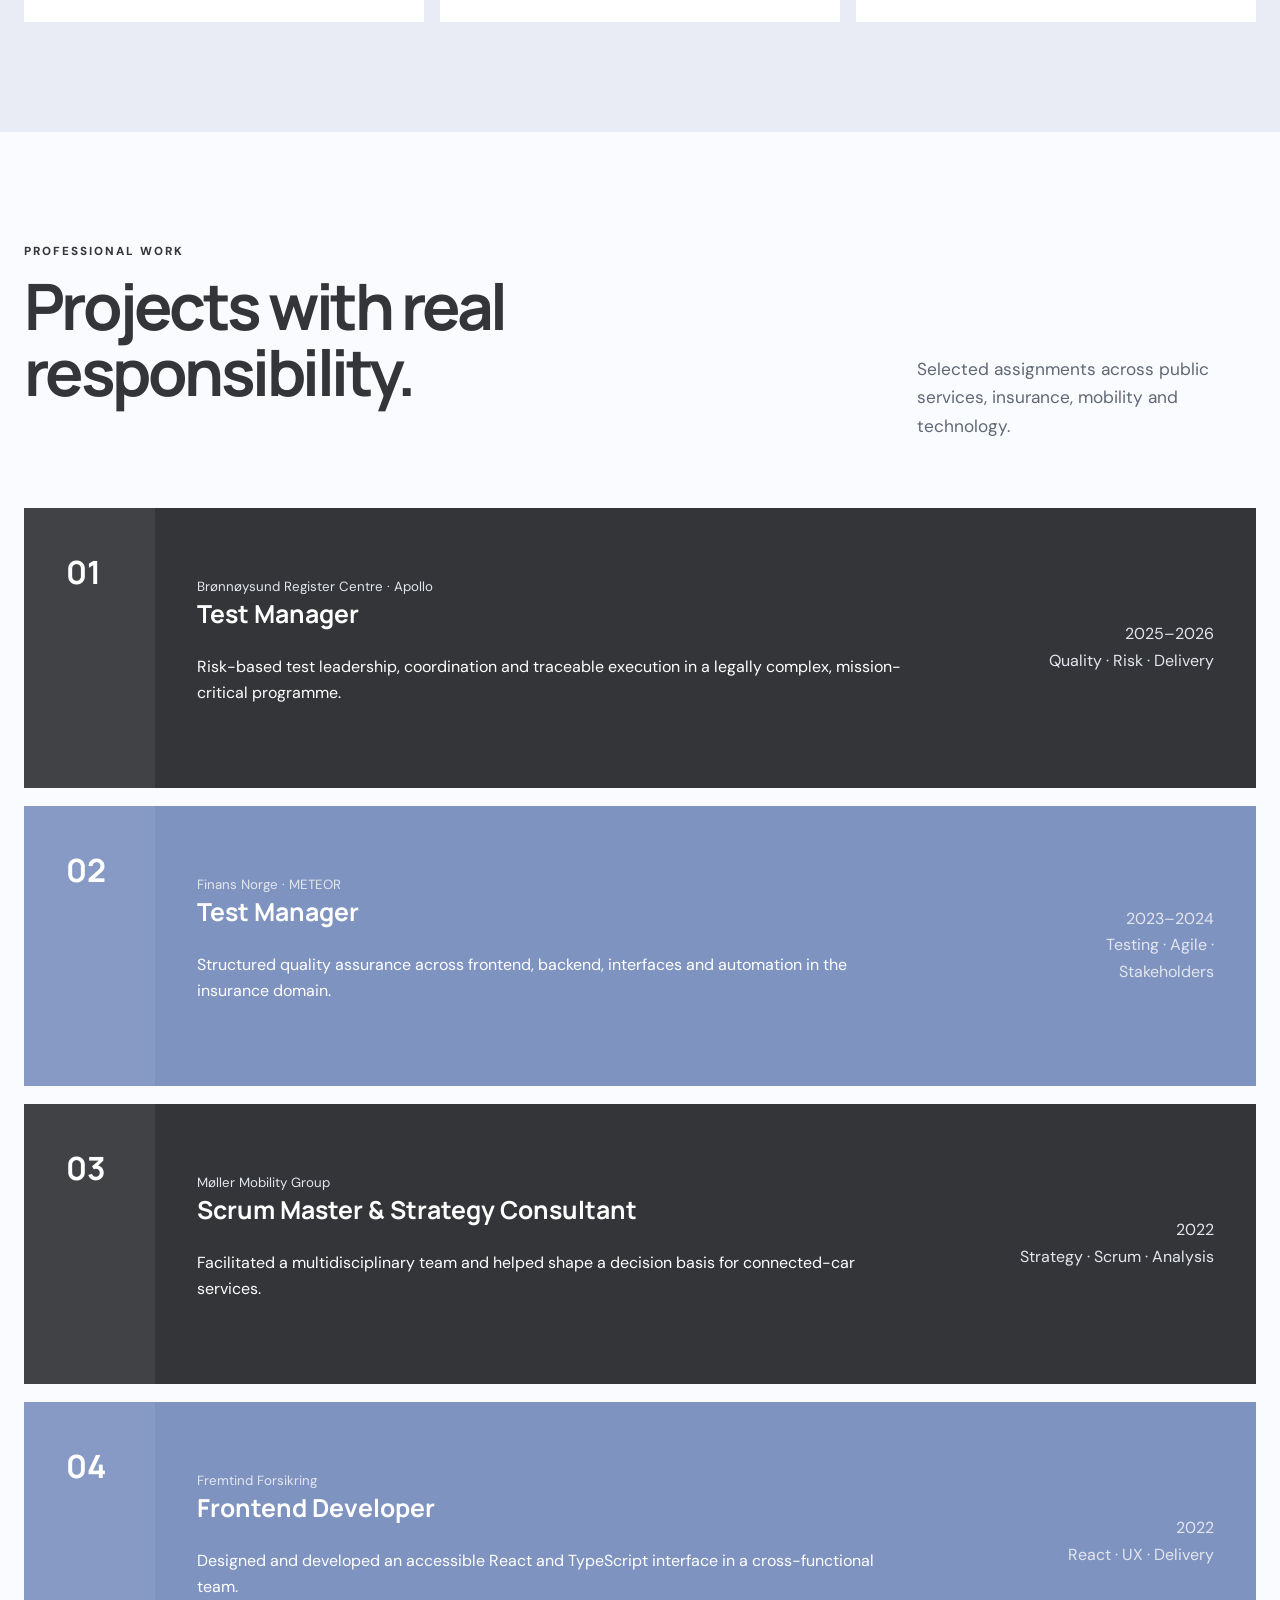
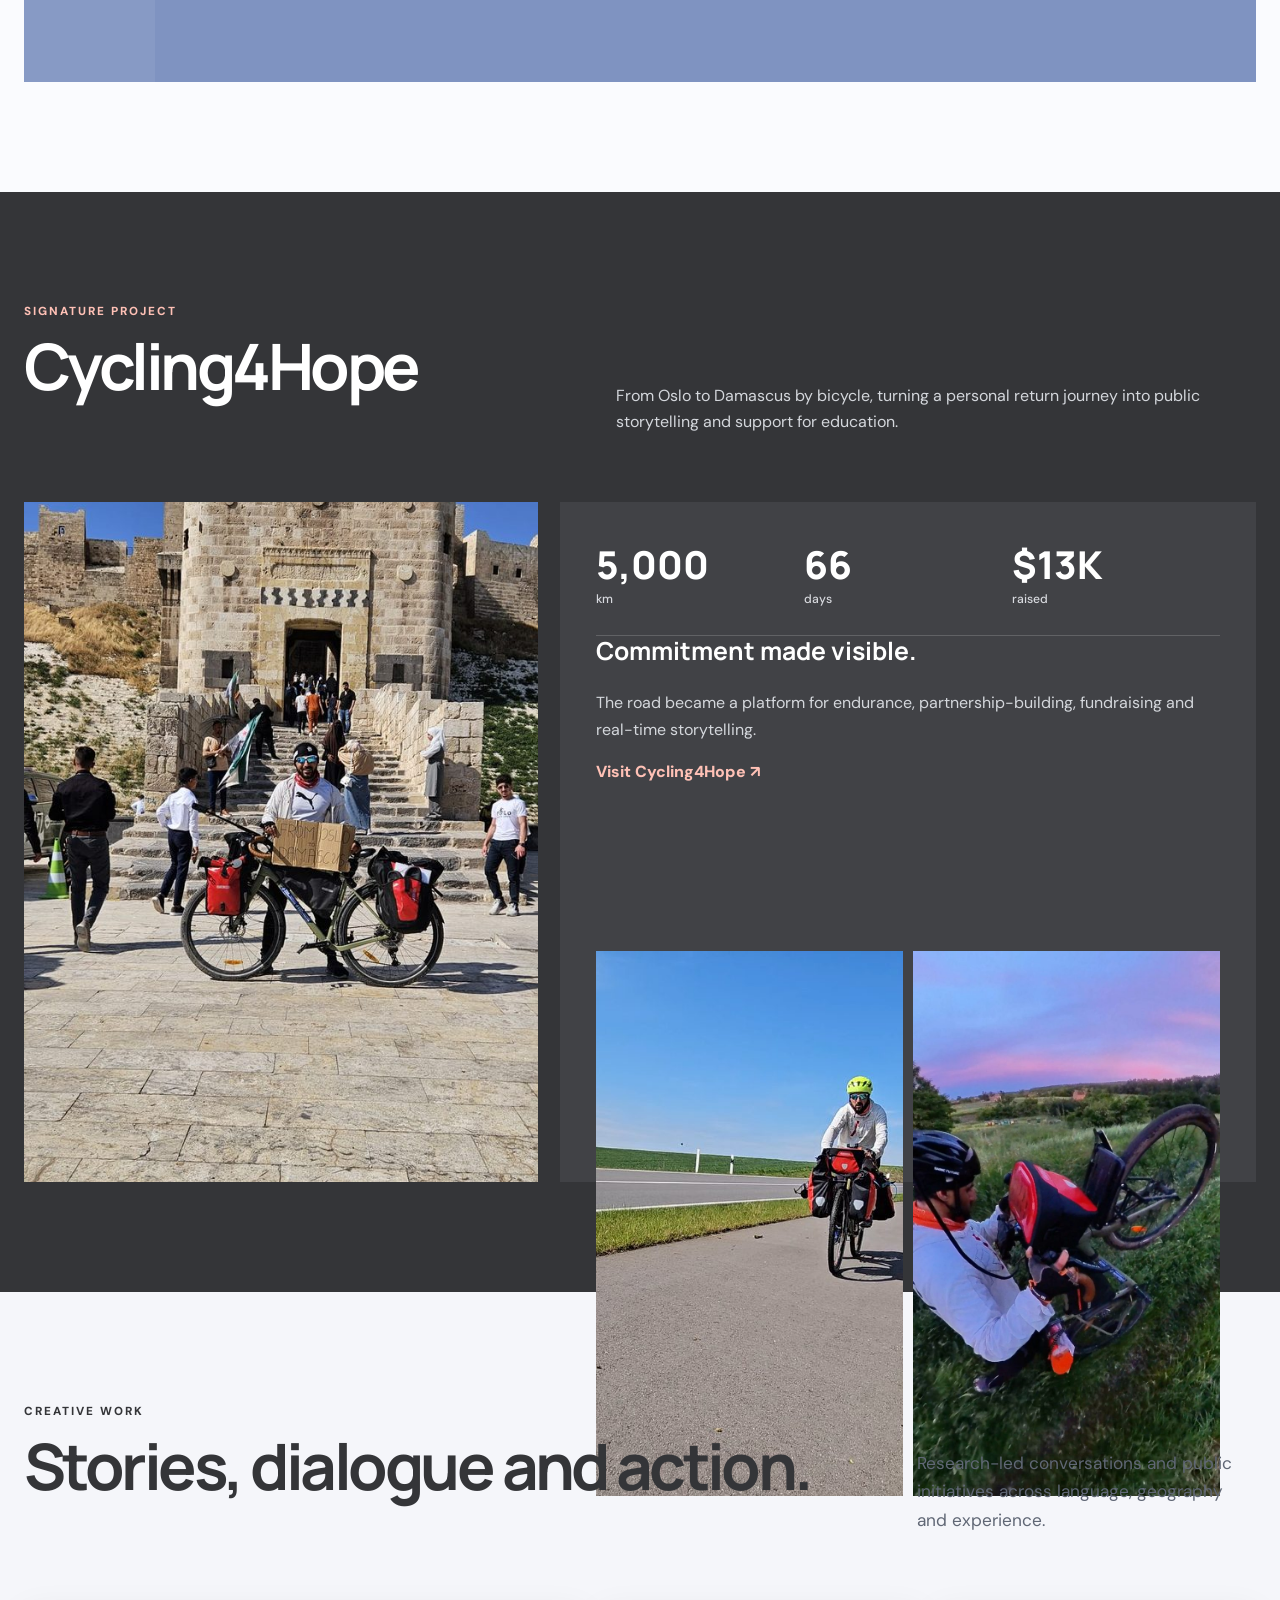
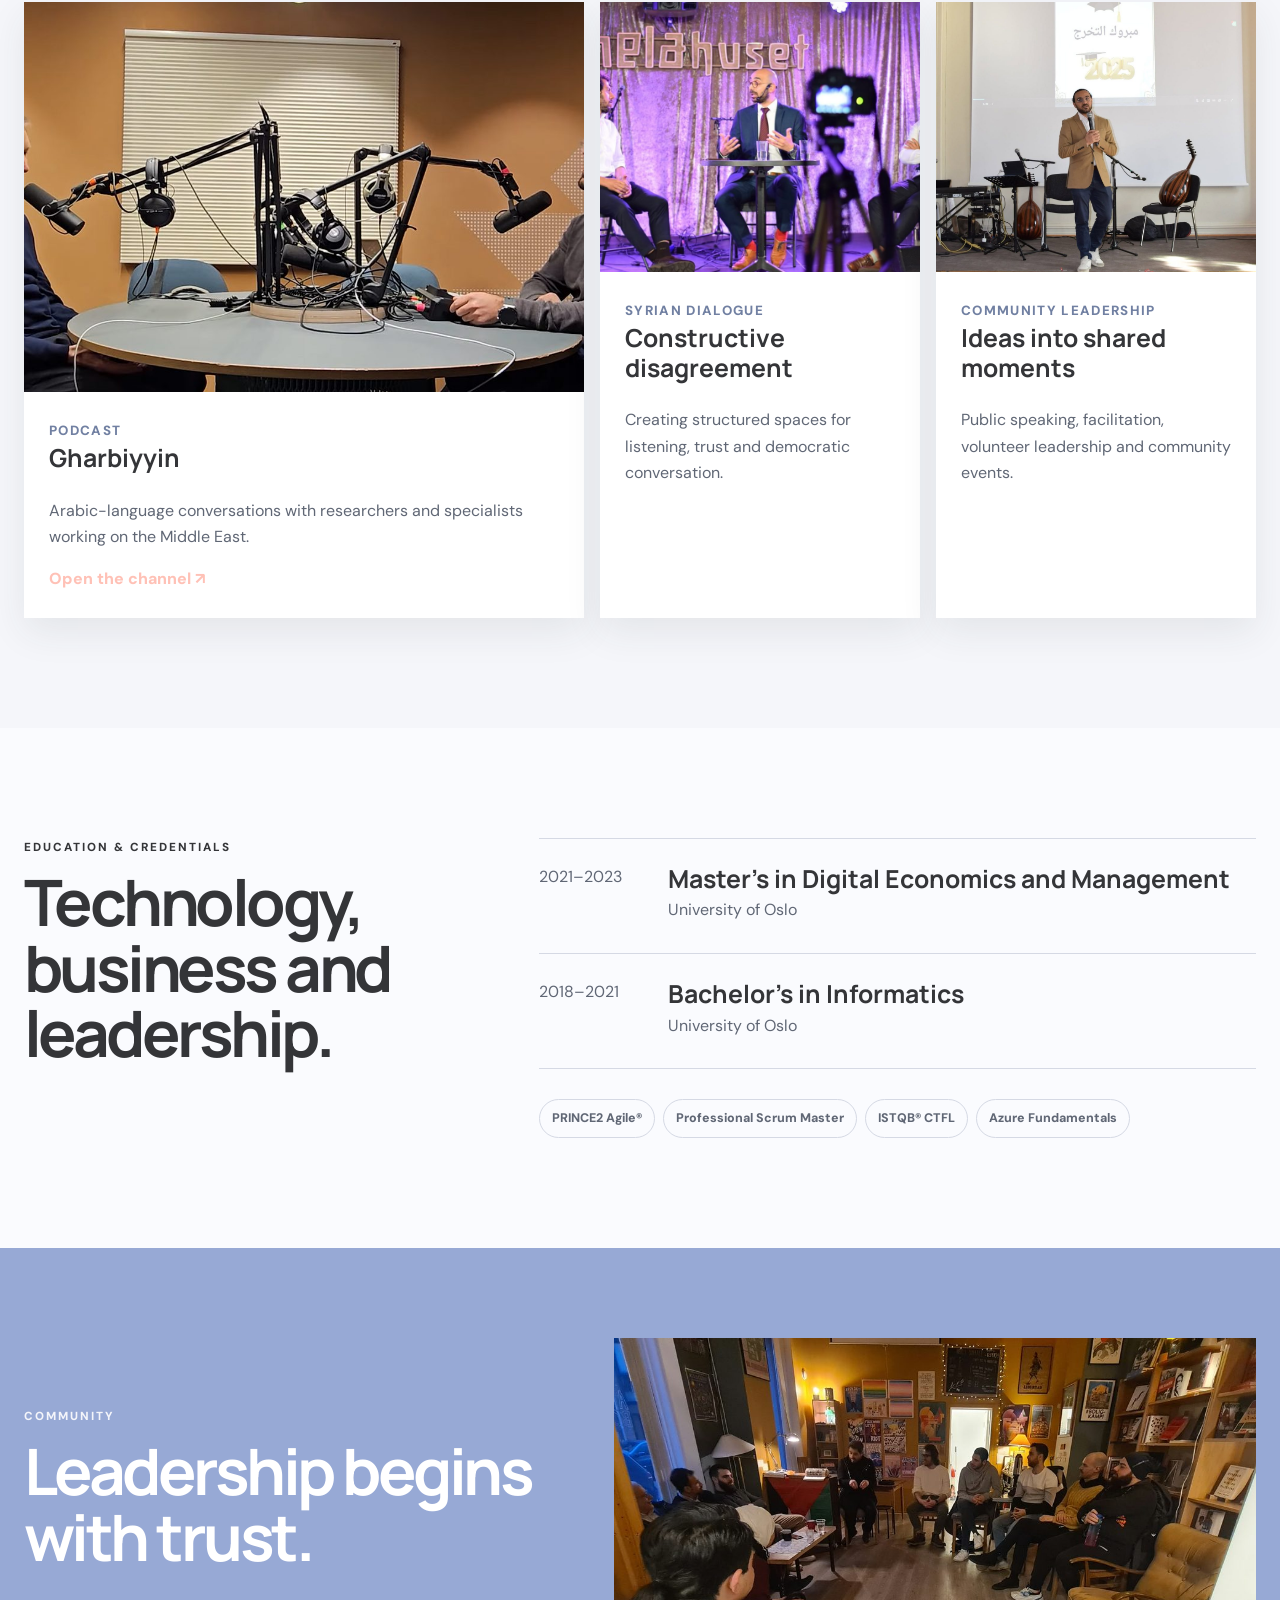
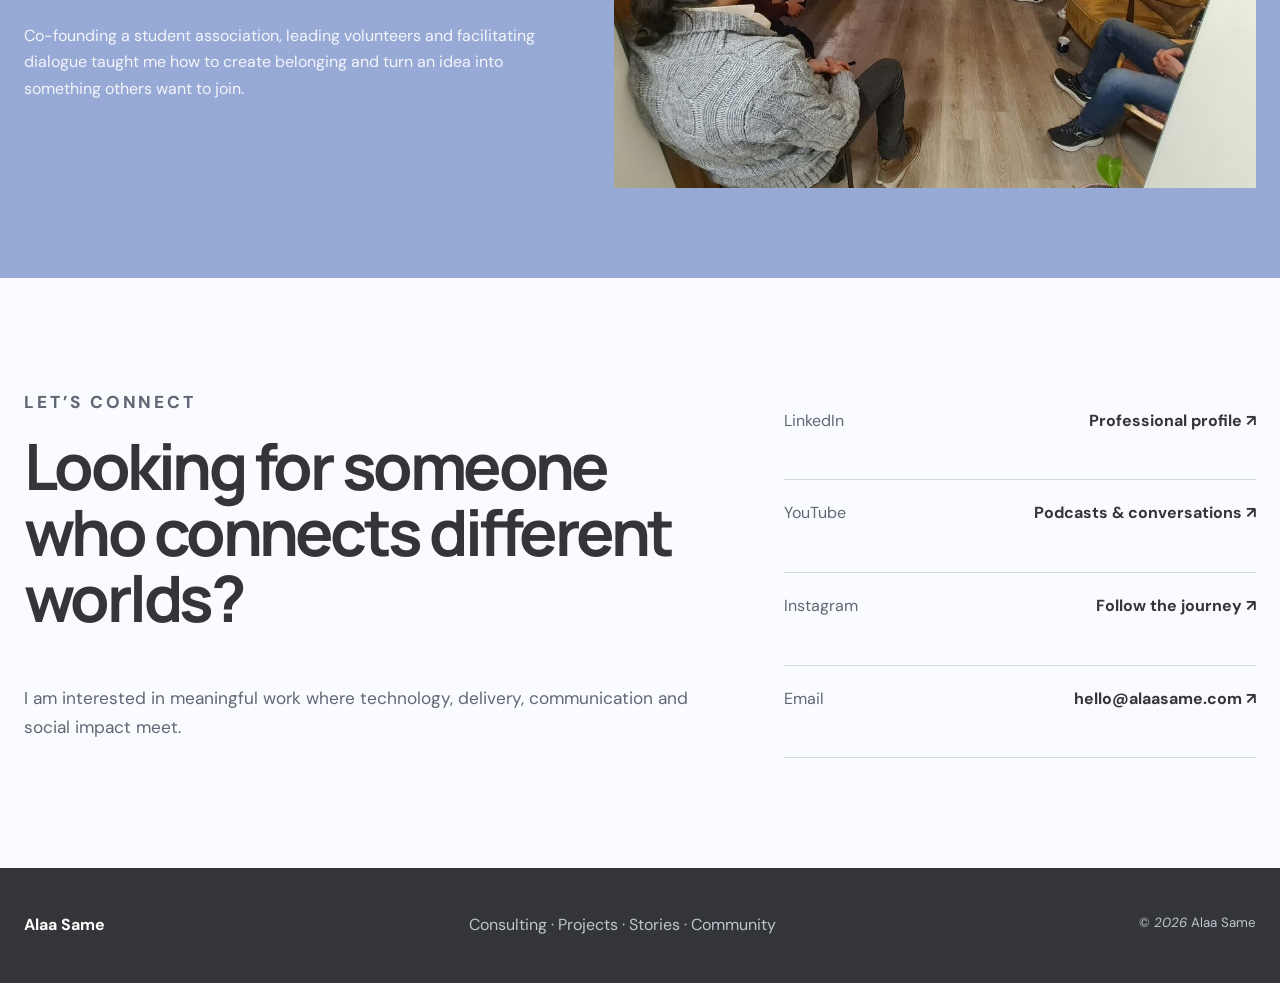
==== commit 2f273548: "Add files via upload Redesign portfolio inspired by the original website" ====
--- a/index.html
+++ b/index.html
@@ -1,90 +1,11 @@
-<!doctype html>
-<html lang="en">
-<head>
-  <meta charset="utf-8">
-  <meta name="viewport" content="width=device-width, initial-scale=1">
-  <meta name="description" content="Alaa Same is a solution consultant, project manager, storyteller and community builder based in Oslo.">
-  <meta property="og:title" content="Alaa Same | Technology, stories and social impact">
-  <meta property="og:description" content="A portfolio connecting consulting, project delivery, public dialogue and social impact.">
-  <meta property="og:image" content="assets/images/profile.jpg">
-  <title>Alaa Same | Consultant, Project Leader & Storyteller</title>
-  <link rel="preconnect" href="https://fonts.googleapis.com">
-  <link rel="preconnect" href="https://fonts.gstatic.com" crossorigin>
-  <link href="https://fonts.googleapis.com/css2?family=DM+Sans:wght@400;500;600;700&family=Manrope:wght@500;600;700;800&display=swap" rel="stylesheet">
-  <link rel="stylesheet" href="assets/styles.css">
-  <script defer src="assets/main.js"></script>
-</head>
-<body>
-<a class="skip" href="#main">Skip to content</a>
-<header class="site-header">
-  <div class="shell nav-wrap">
-    <a class="brand" href="#top" aria-label="Alaa Same home"><span>AS</span><strong>Alaa Same</strong></a>
-    <button class="menu" aria-expanded="false" aria-controls="nav"><span></span><span></span><span></span><b class="sr-only">Menu</b></button>
-    <nav id="nav" aria-label="Primary navigation">
-      <a href="#about">About</a><a href="#work">Work</a><a href="#cycling">Cycling4Hope</a><a href="#media">Media</a><a href="#contact">Contact</a>
-      <a class="nav-button" href="Alaa-Same-Akasha_en1.pdf" target="_blank">View CV</a>
-    </nav>
-  </div>
-</header>
-<main id="main">
-<section class="hero" id="top">
-  <div class="shell hero-grid">
-    <div class="hero-copy">
-      <p class="kicker"><span></span> Oslo, Norway · Working across technology and society</p>
-      <h1>I build bridges between <em>technology, people</em> and ideas.</h1>
-      <p class="intro">I’m Alaa Same, a Solution Consultant and project professional who also builds communities, hosts conversations and turns ambitious ideas into visible action.</p>
-      <div class="actions"><a class="button primary" href="#work">Explore my work</a><a class="button ghost" href="#contact">Start a conversation</a></div>
-      <div class="role-line"><span>Solution Consultant</span><i></i><span>Project Manager</span><i></i><span>Storyteller</span><i></i><span>Community Builder</span></div>
-    </div>
-    <figure class="hero-portrait">
-      <img src="assets/images/profile.jpg" alt="Black-and-white close-up portrait of Alaa Same wearing round glasses" width="2048" height="2048">
-      <figcaption><strong>Human perspective.</strong><span>Structured delivery.</span></figcaption>
-    </figure>
-  </div>
-</section>
-<section class="manifesto" id="about">
-  <div class="shell manifesto-grid">
-    <p class="section-label">One profile, three dimensions</p>
-    <div><h2>Technology is most powerful when it moves people forward.</h2><p>I combine analytical delivery with clear communication and social initiative. The result is a profile that can navigate complex programmes, bring stakeholders together and tell the story behind the work.</p></div>
-  </div>
-  <div class="shell dimension-grid">
-    <article><span>01</span><h3>Professional</h3><p>Project delivery, quality assurance, Agile leadership and digital transformation in complex environments.</p><a href="#work">View experience ↗</a></article>
-    <article><span>02</span><h3>Community</h3><p>Building trust, facilitating dialogue and organizing initiatives that help people participate and belong.</p><a href="#community">See community work ↗</a></article>
-    <article><span>03</span><h3>Storytelling</h3><p>Podcasts, public speaking and media projects that make complex experiences accessible and human.</p><a href="#media">Explore media ↗</a></article>
-  </div>
-</section>
-<section class="cycling" id="cycling">
-  <div class="shell cycling-head"><div><p class="section-label light">Signature project</p><h2>Cycling4Hope</h2></div><p>A 5,000-kilometre, 66-day bicycle journey from Oslo to Damascus that connected a personal story of return with a public mission to support education in Syria.</p></div>
-  <div class="shell cycling-layout">
-    <figure class="cycling-main"><img src="assets/images/cycling-aleppo.jpg" alt="Touring cyclist with loaded bicycle in front of a historic stone citadel" width="601" height="1300"><figcaption>Oslo → Damascus</figcaption></figure>
-    <div class="cycling-story">
-      <div class="stats"><div><strong>5,000</strong><span>kilometres</span></div><div><strong>66</strong><span>days on the road</span></div><div><strong>$13K</strong><span>raised</span></div></div>
-      <h3>Commitment made visible.</h3><p>The road became a storytelling platform. Every stage connected endurance, real-time communication, partnership-building and fundraising into one public campaign.</p>
-      <a class="text-link light" href="https://Cycling4Hope.com" target="_blank" rel="noopener">Visit Cycling4Hope ↗</a>
-      <div class="mini-gallery"><img src="assets/images/cycling-road.jpg" alt="Loaded touring bicycle travelling along an open road" loading="lazy"><img src="assets/images/cycling-reality.jpg" alt="Cyclist repairing a loaded bicycle beside a field" loading="lazy"></div>
-    </div>
-  </div>
-</section>
-<section class="work" id="work">
-  <div class="shell"><div class="section-heading"><div><p class="section-label">Professional experience</p><h2>From complexity to confident delivery.</h2></div><p>Selected work across regulated public services, insurance, mobility and technology.</p></div>
-  <div class="experience-list">
-    <article><div class="year">2025–2026</div><div><p class="meta">Brønnøysund Register Centre · Apollo</p><h3>Test Manager</h3><p>Risk-based test leadership, cross-team coordination and traceable delivery in a legally complex, mission-critical programme.</p></div><span>Quality · Risk · Delivery</span></article>
-    <article><div class="year">2023–2024</div><div><p class="meta">Finans Norge · METEOR</p><h3>Test Manager</h3><p>Structured quality assurance across frontend, backend, interfaces and automation in the Norwegian insurance domain.</p></div><span>Testing · Stakeholders · Agile</span></article>
-    <article><div class="year">2022</div><div><p class="meta">Møller Mobility Group</p><h3>Scrum Master & Strategy Consultant</h3><p>Facilitated a cross-functional team and shaped a decision basis for connected-car opportunities and data-driven services.</p></div><span>Strategy · Scrum · Analysis</span></article>
-  </div>
-  <div class="credentials"><p>Selected credentials</p><div><span>PRINCE2 Agile® Foundation</span><span>Professional Scrum Master</span><span>ISTQB® CTFL</span><span>Microsoft Azure Fundamentals</span></div></div>
-  </div>
-</section>
-<section class="media" id="media">
-  <div class="shell"><div class="section-heading"><div><p class="section-label">Media & dialogue</p><h2>Making room for stories that matter.</h2></div><p>Research-led conversations, oral history and public dialogue across language and geography.</p></div>
-  <div class="media-grid">
-    <article class="media-feature"><img src="assets/images/podcast-studio.jpg" alt="Two podcast participants speaking across microphones in a recording studio" loading="lazy"><div><p class="eyebrow">Gharbiyyin podcast</p><h3>Research, translated into conversation.</h3><p>Arabic-language conversations with researchers and specialists working on the Middle East.</p><a class="text-link" href="https://www.youtube.com/@eastwest-0" target="_blank" rel="noopener">Visit the YouTube channel ↗</a></div></article>
-    <article class="media-card"><img src="assets/images/public-dialogue.jpg" alt="Three speakers participating in a recorded public discussion on stage" loading="lazy"><div><p class="eyebrow">Public dialogue</p><h3>From disagreement to understanding.</h3><p>Facilitating conversations where different perspectives can meet constructively.</p></div></article>
-    <article class="media-card"><img src="assets/images/public-speaking.jpg" alt="Speaker addressing an audience with a microphone at a graduation event" loading="lazy"><div><p class="eyebrow">Community leadership</p><h3>Turning ideas into shared moments.</h3><p>Public speaking, volunteer leadership and events for student communities.</p></div></article>
-  </div></div>
-</section>
-<section class="community" id="community"><div class="shell community-grid"><div class="community-copy"><p class="section-label light">Community</p><h2>Leadership begins with trust.</h2><p>Community work taught me how to organize people, create belonging and build something others want to be part of.</p><ul><li>Co-founded a student association supporting Arabic-speaking students</li><li>Led volunteer teams and community initiatives</li><li>Facilitated dialogue and represented communities in public settings</li></ul></div><figure><img src="assets/images/community-dialogue.jpg" alt="Participants seated in a circle during a community dialogue session" loading="lazy"></figure></div></section>
-<section class="closing" id="contact"><div class="shell closing-grid"><div><p class="section-label">Let’s connect</p><h2>Looking for someone who can connect different worlds?</h2><p>I’m interested in meaningful work where technology, delivery, communication and social impact meet.</p></div><div class="contact-links"><a href="https://www.linkedin.com/in/alaa-same/" target="_blank" rel="noopener"><span>LinkedIn</span><b>Professional profile ↗</b></a><a href="https://www.youtube.com/@eastwest-0" target="_blank" rel="noopener"><span>YouTube</span><b>Podcasts and conversations ↗</b></a><a href="https://www.instagram.com/alaa_sami8" target="_blank" rel="noopener"><span>Instagram</span><b>Follow the journey ↗</b></a><a href="mailto:alaasamiaka@gmail.com"><span>Email</span><b>alaasamiaka@gmail.com ↗</b></a></div></div></section>
-</main>
-<footer><div class="shell footer-inner"><a class="brand" href="#top"><span>AS</span><strong>Alaa Same</strong></a><p>Consulting · Projects · Stories · Community</p><small>© <span data-year></span> Alaa Same</small></div></footer>
-</body></html>
+<!doctype html><html lang="en"><head><meta charset="utf-8"><meta name="viewport" content="width=device-width,initial-scale=1"><meta name="description" content="Portfolio of Alaa Same: solution consulting, project delivery, storytelling and social impact."><title>Alaa Same | Portfolio</title><link rel="preconnect" href="https://fonts.googleapis.com"><link rel="preconnect" href="https://fonts.gstatic.com" crossorigin><link href="https://fonts.googleapis.com/css2?family=DM+Sans:wght@400;500;600;700&family=Manrope:wght@500;600;700;800&display=swap" rel="stylesheet"><link rel="stylesheet" href="assets/styles.css"><script defer src="assets/main.js"></script></head><body>
+<header><div class="wrap nav"><a class="logo" href="#top">Alaa Same</a><button class="menu" aria-expanded="false">Menu</button><nav><a href="#portfolio">Portfolio</a><a href="#professional">Professional Work</a><a href="#creative">Creative Work</a><a href="#education">Education</a><a href="#contact">Contact</a><a class="cv" href="Alaa-Same-Akasha_en1.pdf">View CV</a></nav></div></header>
+<main id="top"><section class="hero"><div class="wrap hero-grid"><div><p class="overline">Consultant · Project leader · Storyteller</p><h1>Welcome to my world of <em>technology, leadership</em> and stories.</h1><p class="lead">I connect business needs, technology and people. My work spans digital delivery in Norway, public dialogue, community leadership and a 5,000-kilometre journey from Oslo to Damascus.</p><div class="buttons"><a class="btn light" href="#professional">Explore my work</a><a class="btn outline" href="#contact">Contact me</a></div></div><figure><img src="assets/images/profile.jpg" alt="Black-and-white close-up portrait"><figcaption>Oslo, Norway<br><strong>Available for meaningful opportunities</strong></figcaption></figure></div></section>
+<section class="focus"><div class="wrap focus-grid"><span>Solution consulting</span><span>Project leadership</span><span>Digital transformation</span><span>Media & social impact</span></div></section>
+<section class="intro" id="portfolio"><div class="wrap intro-grid"><p class="label">The portfolio</p><div><h2>Professional delivery.<br>Human impact.</h2><p>A personal portfolio should show more than job titles. This one brings together the structured consultant, the community builder and the storyteller.</p></div></div><div class="wrap cards"><article><b>01</b><h3>Professional</h3><p>Complex projects, Agile delivery, quality and stakeholder alignment.</p></article><article><b>02</b><h3>Community</h3><p>Dialogue, volunteer leadership and spaces where people can participate.</p></article><article><b>03</b><h3>Storytelling</h3><p>Podcasts, media and public projects that make experience visible.</p></article></div></section>
+<section class="professional" id="professional"><div class="wrap section-head"><div><p class="label">Professional work</p><h2>Projects with real responsibility.</h2></div><p>Selected assignments across public services, insurance, mobility and technology.</p></div><div class="wrap project-list"><article><div class="project-no">01</div><div><small>Brønnøysund Register Centre · Apollo</small><h3>Test Manager</h3><p>Risk-based test leadership, coordination and traceable execution in a legally complex, mission-critical programme.</p></div><span>2025–2026<br>Quality · Risk · Delivery</span></article><article><div class="project-no">02</div><div><small>Finans Norge · METEOR</small><h3>Test Manager</h3><p>Structured quality assurance across frontend, backend, interfaces and automation in the insurance domain.</p></div><span>2023–2024<br>Testing · Agile · Stakeholders</span></article><article><div class="project-no">03</div><div><small>Møller Mobility Group</small><h3>Scrum Master & Strategy Consultant</h3><p>Facilitated a multidisciplinary team and helped shape a decision basis for connected-car services.</p></div><span>2022<br>Strategy · Scrum · Analysis</span></article><article><div class="project-no">04</div><div><small>Fremtind Forsikring</small><h3>Frontend Developer</h3><p>Designed and developed an accessible React and TypeScript interface in a cross-functional team.</p></div><span>2022<br>React · UX · Delivery</span></article></div></section>
+<section class="cycling"><div class="wrap cycling-head"><div><p class="label pale">Signature project</p><h2>Cycling4Hope</h2></div><p>From Oslo to Damascus by bicycle, turning a personal return journey into public storytelling and support for education.</p></div><div class="wrap cycling-grid"><img class="main-photo" src="assets/images/cycling-main.jpg" alt="Loaded touring bicycle and cyclist in front of a historic citadel"><div class="cycling-copy"><div class="stats"><b>5,000<span>km</span></b><b>66<span>days</span></b><b>$13K<span>raised</span></b></div><h3>Commitment made visible.</h3><p>The road became a platform for endurance, partnership-building, fundraising and real-time storytelling.</p><a href="https://Cycling4Hope.com">Visit Cycling4Hope ↗</a><div class="mini"><img src="assets/images/cycling-road.jpg" alt="Touring bicycle on an open road"><img src="assets/images/cycling-repair.jpg" alt="Bicycle repair during the journey"></div></div></div></section>
+<section class="creative" id="creative"><div class="wrap section-head"><div><p class="label">Creative work</p><h2>Stories, dialogue and action.</h2></div><p>Research-led conversations and public initiatives across language, geography and experience.</p></div><div class="wrap media-grid"><article class="wide"><img src="assets/images/podcast.jpg" alt="Podcast recording with microphones"><div><small>Podcast</small><h3>Gharbiyyin</h3><p>Arabic-language conversations with researchers and specialists working on the Middle East.</p><a href="https://www.youtube.com/@eastwest-0">Open the channel ↗</a></div></article><article><img src="assets/images/dialogue.jpg" alt="Recorded public dialogue"><div><small>Syrian Dialogue</small><h3>Constructive disagreement</h3><p>Creating structured spaces for listening, trust and democratic conversation.</p></div></article><article><img src="assets/images/speaking.jpg" alt="Public speaking at a community event"><div><small>Community leadership</small><h3>Ideas into shared moments</h3><p>Public speaking, facilitation, volunteer leadership and community events.</p></div></article></div></section>
+<section class="education" id="education"><div class="wrap edu-grid"><div><p class="label">Education & credentials</p><h2>Technology, business and leadership.</h2></div><div class="edu-list"><article><span>2021–2023</span><div><h3>Master’s in Digital Economics and Management</h3><p>University of Oslo</p></div></article><article><span>2018–2021</span><div><h3>Bachelor’s in Informatics</h3><p>University of Oslo</p></div></article><div class="tags"><span>PRINCE2 Agile®</span><span>Professional Scrum Master</span><span>ISTQB® CTFL</span><span>Azure Fundamentals</span></div></div></div></section>
+<section class="community"><div class="wrap community-grid"><div><p class="label pale">Community</p><h2>Leadership begins with trust.</h2><p>Co-founding a student association, leading volunteers and facilitating dialogue taught me how to create belonging and turn an idea into something others want to join.</p></div><img src="assets/images/community.jpg" alt="Participants seated in a community dialogue circle"></div></section>
+<section class="contact" id="contact"><div class="wrap contact-grid"><div><p class="label">Let’s connect</p><h2>Looking for someone who connects different worlds?</h2><p>I am interested in meaningful work where technology, delivery, communication and social impact meet.</p></div><div class="links"><a href="https://www.linkedin.com/in/alaa-same/"><span>LinkedIn</span><b>Professional profile ↗</b></a><a href="https://www.youtube.com/@eastwest-0"><span>YouTube</span><b>Podcasts & conversations ↗</b></a><a href="https://www.instagram.com/alaa_sami8"><span>Instagram</span><b>Follow the journey ↗</b></a><a href="mailto:hello@alaasame.com"><span>Email</span><b>hello@alaasame.com ↗</b></a></div></div></section></main><footer><div class="wrap"><b>Alaa Same</b><span>Consulting · Projects · Stories · Community</span><small>© <i data-year></i> Alaa Same</small></div></footer></body></html>
--- a/assets/styles.css
+++ b/assets/styles.css
@@ -1,4 +1,3 @@
-:root{--ink:#121a24;--muted:#5a6572;--sand:#f3eee6;--paper:#fffdf9;--orange:#c76532;--teal:#1d6c68;--dark:#142a2b;--line:#ded8cf;--radius:22px;--shadow:0 24px 70px rgba(18,26,36,.12)}*{box-sizing:border-box}html{scroll-behavior:smooth}body{margin:0;background:var(--paper);color:var(--ink);font-family:"DM Sans",sans-serif;line-height:1.65}h1,h2,h3,.brand{font-family:Manrope,sans-serif}h1,h2,h3,p{margin-top:0}h1{font-size:clamp(3.2rem,7vw,6.7rem);line-height:.98;letter-spacing:-.065em;margin-bottom:30px}h2{font-size:clamp(2.5rem,5vw,5rem);line-height:1.02;letter-spacing:-.055em;margin-bottom:24px}h3{font-size:1.45rem;line-height:1.2;letter-spacing:-.025em}a{color:inherit;text-decoration:none}img{display:block;width:100%;height:100%;object-fit:cover}.shell{width:min(1180px,calc(100% - 48px));margin:auto}.skip{position:absolute;left:-999px}.skip:focus{left:20px;top:20px;background:#fff;padding:10px;z-index:100}.sr-only{position:absolute;width:1px;height:1px;clip:rect(0,0,0,0);overflow:hidden}.site-header{height:78px;position:sticky;top:0;z-index:50;background:rgba(255,253,249,.9);backdrop-filter:blur(16px);border-bottom:1px solid rgba(222,216,207,.7)}.nav-wrap{height:100%;display:flex;justify-content:space-between;align-items:center}.brand{display:flex;align-items:center;gap:11px}.brand span{display:grid;place-items:center;width:39px;height:39px;border-radius:50%;background:var(--orange);color:#fff;font-size:.78rem}.brand strong{font-size:1rem}nav{display:flex;gap:24px;align-items:center}nav a{font-size:.88rem;font-weight:700;color:#46515d}nav a:hover{color:var(--orange)}.nav-button{padding:10px 15px;border:1px solid var(--ink);border-radius:99px;color:var(--ink)}.menu{display:none;border:0;background:none}.menu span{display:block;width:24px;height:2px;background:var(--ink);margin:5px}.hero{padding:76px 0 88px;background:radial-gradient(circle at 15% 30%,#f5dccf 0,transparent 28%),var(--paper)}.hero-grid{display:grid;grid-template-columns:1.25fr .75fr;gap:70px;align-items:center}.kicker,.section-label{font-size:.74rem;text-transform:uppercase;letter-spacing:.17em;font-weight:800;color:var(--orange)}.kicker{display:flex;align-items:center;gap:9px}.kicker span{width:9px;height:9px;border-radius:50%;background:var(--teal)}h1 em{font-style:normal;color:var(--orange)}.intro{font-size:1.2rem;max-width:720px;color:var(--muted)}.actions{display:flex;gap:12px;margin:35px 0}.button{display:inline-flex;padding:13px 20px;border-radius:99px;font-weight:800}.button.primary{background:var(--ink);color:#fff}.button.ghost{border:1px solid var(--line)}.role-line{display:flex;flex-wrap:wrap;align-items:center;gap:9px;color:#56616c;font-size:.82rem;font-weight:700}.role-line i{width:4px;height:4px;border-radius:50%;background:var(--orange)}.hero-portrait{margin:0;position:relative;height:600px}.hero-portrait img{border-radius:220px 220px 28px 28px;filter:contrast(1.04)}.hero-portrait figcaption{position:absolute;right:-18px;bottom:35px;background:var(--teal);color:#fff;padding:16px 21px;border-radius:15px;box-shadow:var(--shadow);display:flex;flex-direction:column;font-size:.86rem}.manifesto,.work,.media,.closing{padding:110px 0}.manifesto{background:var(--sand)}.manifesto-grid{display:grid;grid-template-columns:.35fr 1fr;gap:90px}.manifesto-grid>div{max-width:850px}.manifesto-grid p:last-child{font-size:1.1rem;color:var(--muted)}.dimension-grid{display:grid;grid-template-columns:repeat(3,1fr);gap:16px;margin-top:65px}.dimension-grid article{background:var(--paper);padding:32px;border-radius:var(--radius);border:1px solid #e8e0d5}.dimension-grid article>span{color:var(--orange);font-weight:800}.dimension-grid h3{margin-top:50px}.dimension-grid p{color:var(--muted)}.dimension-grid a,.text-link{font-weight:800;color:var(--orange)}.cycling{padding:110px 0;background:var(--dark);color:#fff}.cycling-head{display:grid;grid-template-columns:.8fr 1fr;gap:90px;align-items:end;margin-bottom:54px}.cycling-head h2{margin:0}.cycling-head>p{color:#c7d6d4;font-size:1.13rem}.section-label.light,.text-link.light{color:#efa173}.cycling-layout{display:grid;grid-template-columns:.85fr 1.15fr;gap:28px}.cycling-main{margin:0;height:690px;position:relative}.cycling-main img{border-radius:28px}.cycling-main figcaption{position:absolute;bottom:20px;left:20px;background:rgba(20,42,43,.88);padding:10px 14px;border-radius:99px;font-weight:800}.cycling-story{padding:38px;background:#1c3738;border-radius:28px;display:flex;flex-direction:column}.stats{display:grid;grid-template-columns:repeat(3,1fr);gap:12px;border-bottom:1px solid rgba(255,255,255,.15);padding-bottom:32px;margin-bottom:42px}.stats strong{display:block;font:800 2.35rem Manrope}.stats span{color:#bdd0ce;font-size:.82rem}.cycling-story>p{color:#c7d6d4;font-size:1.05rem}.mini-gallery{margin-top:auto;display:grid;grid-template-columns:1fr 1fr;gap:12px;height:220px;padding-top:28px}.mini-gallery img{border-radius:16px}.section-heading{display:grid;grid-template-columns:1fr .55fr;gap:70px;align-items:end;margin-bottom:52px}.section-heading p:last-child{color:var(--muted)}.experience-list{border-top:1px solid var(--line)}.experience-list article{display:grid;grid-template-columns:.25fr 1fr .45fr;gap:45px;padding:31px 0;border-bottom:1px solid var(--line);align-items:start}.year,.meta{color:var(--muted);font-size:.82rem;font-weight:700}.experience-list h3{margin:5px 0 8px}.experience-list article>div:nth-child(2)>p:last-child{color:var(--muted)}.experience-list article>span{font-size:.78rem;color:var(--teal);font-weight:800;text-align:right}.credentials{background:var(--sand);border-radius:var(--radius);padding:28px;margin-top:50px;display:grid;grid-template-columns:.25fr 1fr;gap:40px}.credentials>p{font-weight:800}.credentials div{display:flex;flex-wrap:wrap;gap:9px}.credentials span{background:#fff;padding:8px 12px;border-radius:99px;font-size:.78rem;font-weight:800}.media{background:#f7f4ef}.media-grid{display:grid;grid-template-columns:1.4fr .8fr .8fr;gap:16px}.media-feature,.media-card{background:#fff;border-radius:var(--radius);overflow:hidden}.media-feature img{height:390px}.media-card img{height:250px}.media-feature div,.media-card div{padding:26px}.eyebrow{color:var(--orange);font-size:.7rem;text-transform:uppercase;letter-spacing:.14em;font-weight:800}.media-grid p{color:var(--muted)}.community{padding:90px 0;background:var(--orange);color:#fff}.community-grid{display:grid;grid-template-columns:.9fr 1.1fr;gap:70px;align-items:center}.community-copy>p:not(.section-label),.community-copy li{color:#f7ded2}.community-copy ul{padding-left:20px}.community-copy li{margin:8px 0}.community figure{margin:0;height:460px}.community img{border-radius:28px}.closing-grid{display:grid;grid-template-columns:1fr .8fr;gap:100px}.closing-grid>div>p:last-child{color:var(--muted);font-size:1.08rem}.contact-links{display:grid}.contact-links a{padding:20px 0;border-bottom:1px solid var(--line);display:flex;justify-content:space-between;gap:20px}.contact-links span{color:var(--muted);font-size:.82rem}.contact-links b{font-size:.9rem}footer{background:var(--ink);color:#fff;padding:48px 0}.footer-inner{display:flex;justify-content:space-between;align-items:center}.footer-inner p,.footer-inner small{color:#a9b2bc}.footer-inner .brand span{background:var(--orange)}
-@media(max-width:900px){nav{display:none;position:absolute;left:24px;right:24px;top:70px;background:#fff;padding:18px;border:1px solid var(--line);border-radius:18px;box-shadow:var(--shadow);flex-direction:column;align-items:stretch}nav.open{display:flex}.menu{display:block}.hero-grid,.cycling-head,.cycling-layout,.manifesto-grid,.section-heading,.community-grid,.closing-grid{grid-template-columns:1fr}.hero-portrait{height:520px;max-width:520px}.dimension-grid{grid-template-columns:1fr 1fr}.media-grid{grid-template-columns:1fr 1fr}.media-feature{grid-column:1/-1}.experience-list article{grid-template-columns:.25fr 1fr}.experience-list article>span{grid-column:2;text-align:left}.cycling-main{height:560px}}
-@media(max-width:600px){.shell{width:min(100% - 28px,1180px)}.hero,.manifesto,.work,.media,.closing,.cycling{padding:72px 0}h1{font-size:3rem}.hero-portrait{height:430px}.hero-portrait figcaption{right:8px}.actions{flex-direction:column}.button{text-align:center;justify-content:center}.dimension-grid,.media-grid{grid-template-columns:1fr}.media-feature{grid-column:auto}.cycling-head{gap:20px}.stats{grid-template-columns:1fr 1fr}.cycling-main{height:520px}.experience-list article{grid-template-columns:1fr;gap:8px}.experience-list article>span{grid-column:auto}.credentials{grid-template-columns:1fr}.community figure{height:320px}.footer-inner{flex-direction:column;align-items:flex-start;gap:18px}.role-line i{display:none}}
-@media(prefers-reduced-motion:no-preference){.hero-copy,.hero-portrait{animation:rise .7s ease both}.hero-portrait{animation-delay:.12s}@keyframes rise{from{opacity:0;transform:translateY(20px)}to{opacity:1;transform:none}}}
+:root{--ink:#343538;--muted:#606775;--lav:#97a9d5;--lav2:#e9ecf5;--coral:#ff806a;--white:#fff;--line:#d5d9e4;--dark:#343538;--max:1240px}*{box-sizing:border-box}html{scroll-behavior:smooth}body{margin:0;color:var(--ink);background:#fafbfe;font:16px/1.65 "DM Sans",sans-serif}h1,h2,h3,.logo{font-family:Manrope,sans-serif}h1,h2,h3,p{margin-top:0}h1{font-size:clamp(3.3rem,6.6vw,6.7rem);line-height:.98;letter-spacing:-.065em}h2{font-size:clamp(2.6rem,5vw,5rem);line-height:1.03;letter-spacing:-.055em}h3{font-size:1.55rem;line-height:1.2}a{color:inherit;text-decoration:none}img{display:block;width:100%;object-fit:cover}.wrap{width:min(var(--max),calc(100% - 48px));margin:auto}header{height:80px;position:sticky;top:0;z-index:20;background:rgba(255,255,255,.94);border-bottom:1px solid var(--line);backdrop-filter:blur(14px)}.nav{height:100%;display:flex;align-items:center;justify-content:space-between}.logo{font-size:1.45rem;font-weight:600}nav{display:flex;gap:32px;align-items:center}nav a{font-weight:600;font-size:.9rem}.cv{padding:9px 16px;border:1px solid var(--ink);border-radius:99px}.menu{display:none}.hero{padding:86px 0 98px;background:linear-gradient(130deg,var(--lav) 0 61%,var(--lav2) 61%)}.hero-grid{display:grid;grid-template-columns:1.2fr .62fr;gap:80px;align-items:center}.hero h1,.hero .lead,.hero .overline{color:#fff}.hero h1 em{font-style:normal;text-decoration:underline;text-decoration-color:var(--coral);text-underline-offset:9px;text-decoration-thickness:7px}.overline,.label{text-transform:uppercase;letter-spacing:.17em;font-weight:800;font-size:.73rem}.lead{font-size:1.18rem;max-width:760px}.buttons{display:flex;gap:12px}.btn{padding:13px 20px;border-radius:99px;font-weight:800}.btn.light{background:#fff}.btn.outline{border:1px solid #fff;color:#fff}.hero figure{margin:0;position:relative;height:540px}.hero figure img{height:100%;border-radius:28px;filter:grayscale(1);box-shadow:0 24px 60px #45527355}.hero figcaption{position:absolute;right:-15px;bottom:26px;background:var(--dark);color:#fff;padding:14px 18px}.focus{background:#fff;border-bottom:1px solid var(--line)}.focus-grid{display:grid;grid-template-columns:repeat(4,1fr)}.focus span{padding:22px;border-left:1px solid var(--line);text-align:center;text-transform:uppercase;letter-spacing:.1em;font-size:.72rem;font-weight:800}.focus span:last-child{border-right:1px solid var(--line)}.intro,.professional,.creative,.education,.contact{padding:110px 0}.intro{background:var(--lav2)}.intro-grid,.section-head,.edu-grid,.contact-grid{display:grid;grid-template-columns:.3fr 1fr;gap:85px}.intro-grid>div>p,.section-head>p,.contact-grid>div>p{color:var(--muted);font-size:1.08rem}.cards{display:grid;grid-template-columns:repeat(3,1fr);gap:16px;margin-top:60px}.cards article{background:#fff;padding:32px;border-top:6px solid var(--lav)}.cards article:nth-child(2){border-color:var(--coral)}.cards article:nth-child(3){border-color:var(--dark)}.cards b{color:#7e89a3}.cards h3{margin-top:46px}.cards p{color:var(--muted)}.section-head{grid-template-columns:1fr .42fr;align-items:end;margin-bottom:50px}.project-list{display:grid;gap:18px}.project-list article{display:grid;grid-template-columns:.16fr 1fr .35fr;min-height:280px;background:var(--dark);color:#fff;align-items:center}.project-list article:nth-child(even){background:#7f93c1}.project-list article>div{padding:42px}.project-no{font:700 2rem Manrope;background:#ffffff10;align-self:stretch}.project-list small,.project-list article>span{color:#e3e6ee}.project-list article>span{padding:42px;text-align:right}.project-list p{max-width:720px}.cycling{padding:110px 0;background:var(--dark);color:#fff}.cycling-head{display:grid;grid-template-columns:.8fr 1fr;gap:80px;align-items:end;margin-bottom:50px}.cycling-head>p,.cycling-copy>p{color:#d4d7dc}.pale{color:#ffc1b6}.cycling-grid{display:grid;grid-template-columns:.85fr 1.15fr;gap:22px}.main-photo{height:680px}.cycling-copy{background:#414246;padding:36px;display:flex;flex-direction:column}.stats{display:grid;grid-template-columns:repeat(3,1fr);border-bottom:1px solid #ffffff2b;padding-bottom:28px}.stats b{font:800 2.4rem Manrope}.stats span{display:block;font:500 .76rem "DM Sans";color:#d7d9de}.cycling-copy a,.media-grid a{color:#ffc1b6;font-weight:800}.mini{height:220px;display:grid;grid-template-columns:1fr 1fr;gap:10px;margin-top:auto;padding-top:25px}.mini img{height:100%}.creative{background:#f5f6fa}.media-grid{display:grid;grid-template-columns:1.4fr .8fr .8fr;gap:16px}.media-grid article{background:#fff;box-shadow:0 14px 35px #34353816}.media-grid img{height:270px}.media-grid .wide img{height:390px}.media-grid article>div{padding:25px}.media-grid small{color:#7180a2;text-transform:uppercase;font-weight:800;letter-spacing:.1em}.media-grid p{color:var(--muted)}.edu-grid{grid-template-columns:.75fr 1.25fr}.edu-list{border-top:1px solid var(--line)}.edu-list article{display:grid;grid-template-columns:.22fr 1fr;padding:25px 0;border-bottom:1px solid var(--line)}.edu-list h3,.edu-list p{margin-bottom:4px}.edu-list span,.edu-list p{color:var(--muted)}.tags{display:flex;flex-wrap:wrap;gap:8px;margin-top:30px}.tags span{padding:8px 12px;border:1px solid var(--line);border-radius:99px;font-size:.78rem;font-weight:800}.community{padding:90px 0;background:var(--lav);color:#fff}.community-grid{display:grid;grid-template-columns:.9fr 1.1fr;gap:65px;align-items:center}.community p{color:#f4f5fa}.community img{height:450px}.contact-grid{grid-template-columns:1fr .7fr}.links{display:grid}.links a{display:flex;justify-content:space-between;padding:20px 0;border-bottom:1px solid var(--line)}.links span{color:var(--muted)}footer{padding:44px 0;background:var(--dark);color:#fff}footer .wrap{display:flex;justify-content:space-between}footer span,footer small{color:#bfc4ce}
+@media(max-width:900px){nav{display:none;position:absolute;top:70px;left:20px;right:20px;background:#fff;padding:20px;flex-direction:column}.menu{display:block}.nav.open nav{display:flex}.hero{background:var(--lav)}.hero-grid,.intro-grid,.section-head,.cycling-head,.cycling-grid,.edu-grid,.community-grid,.contact-grid{grid-template-columns:1fr}.cards{grid-template-columns:1fr 1fr}.media-grid{grid-template-columns:1fr 1fr}.wide{grid-column:1/-1}.project-list article{grid-template-columns:1fr}.project-list article>span{text-align:left;padding-top:0}.focus-grid{grid-template-columns:1fr 1fr}}
+@media(max-width:600px){.wrap{width:min(var(--max),calc(100% - 28px))}.hero,.intro,.professional,.cycling,.creative,.education,.contact{padding:72px 0}.hero h1{font-size:3rem}.hero figure{height:420px}.cards,.media-grid,.focus-grid{grid-template-columns:1fr}.wide{grid-column:auto}.project-list article>div,.project-list article>span{padding:26px}.stats{grid-template-columns:1fr 1fr}.main-photo{height:520px}.community img{height:320px}footer .wrap{flex-direction:column;gap:12px}}
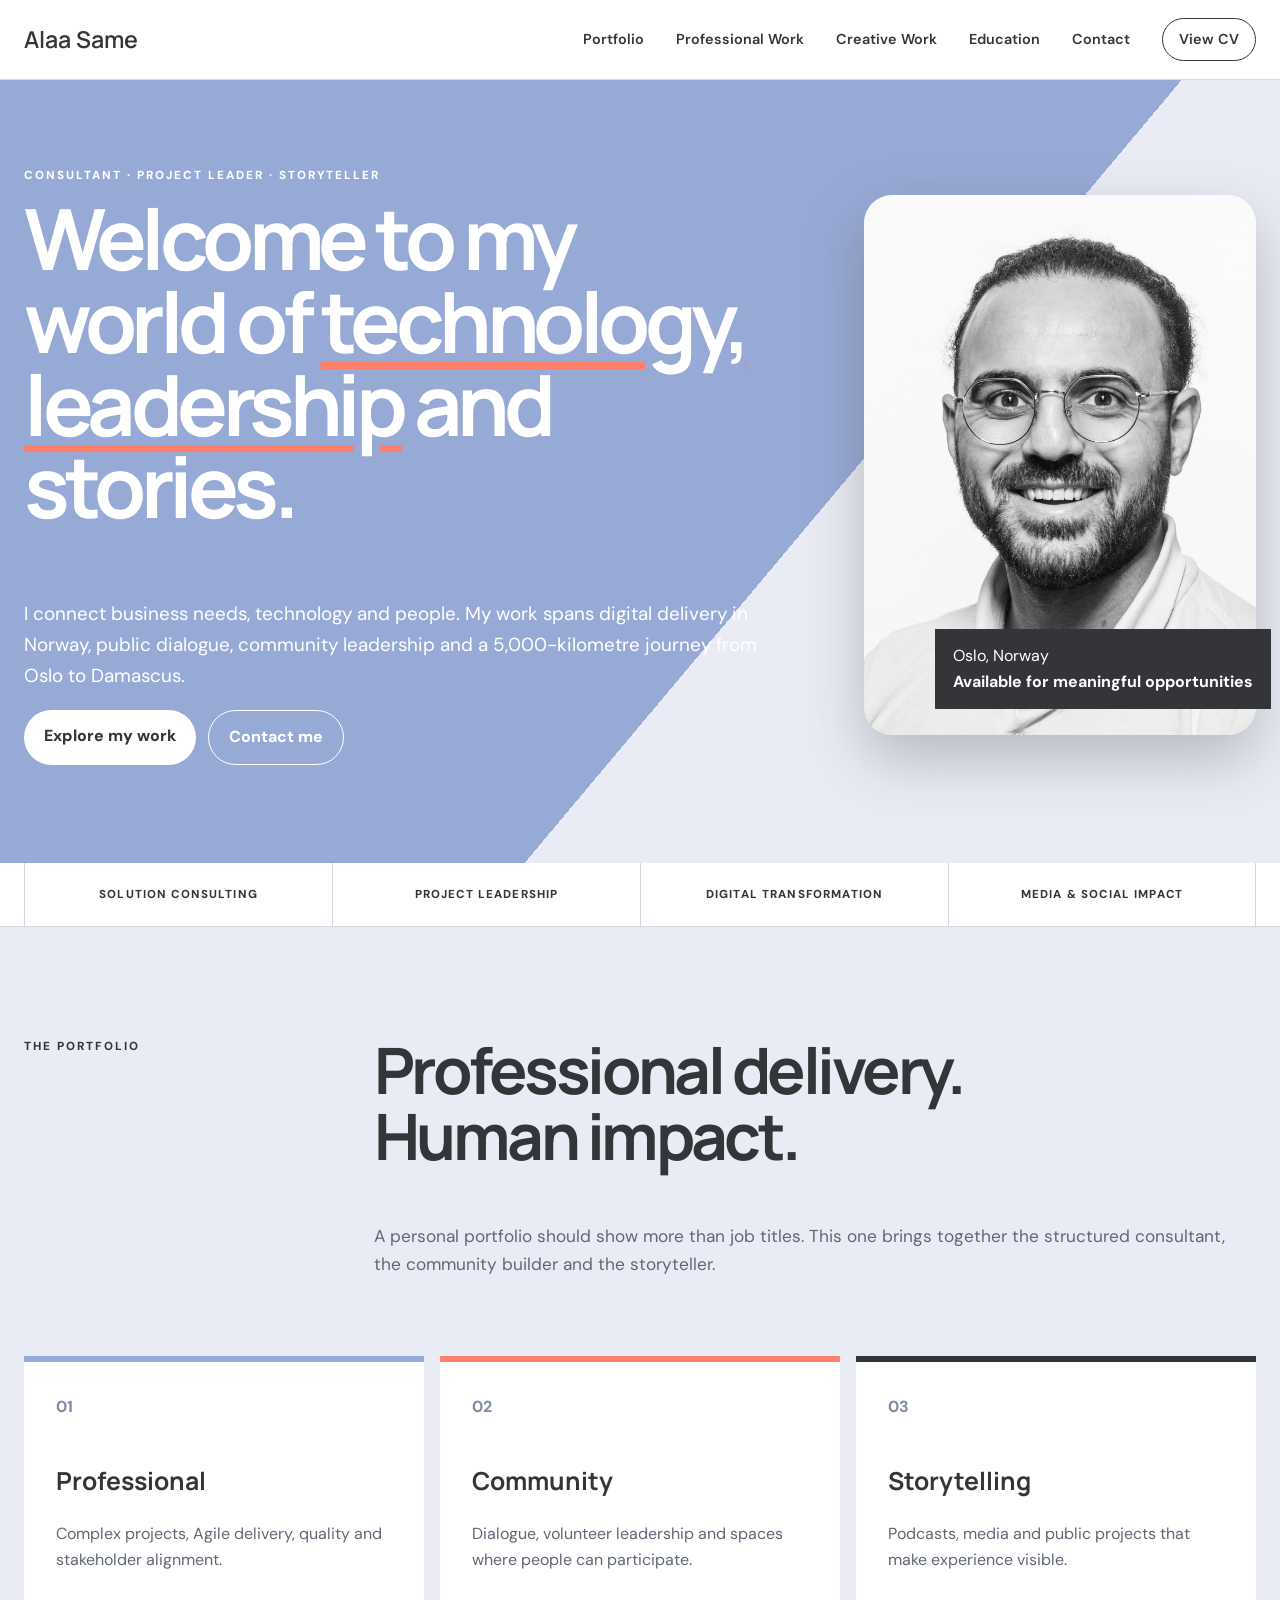
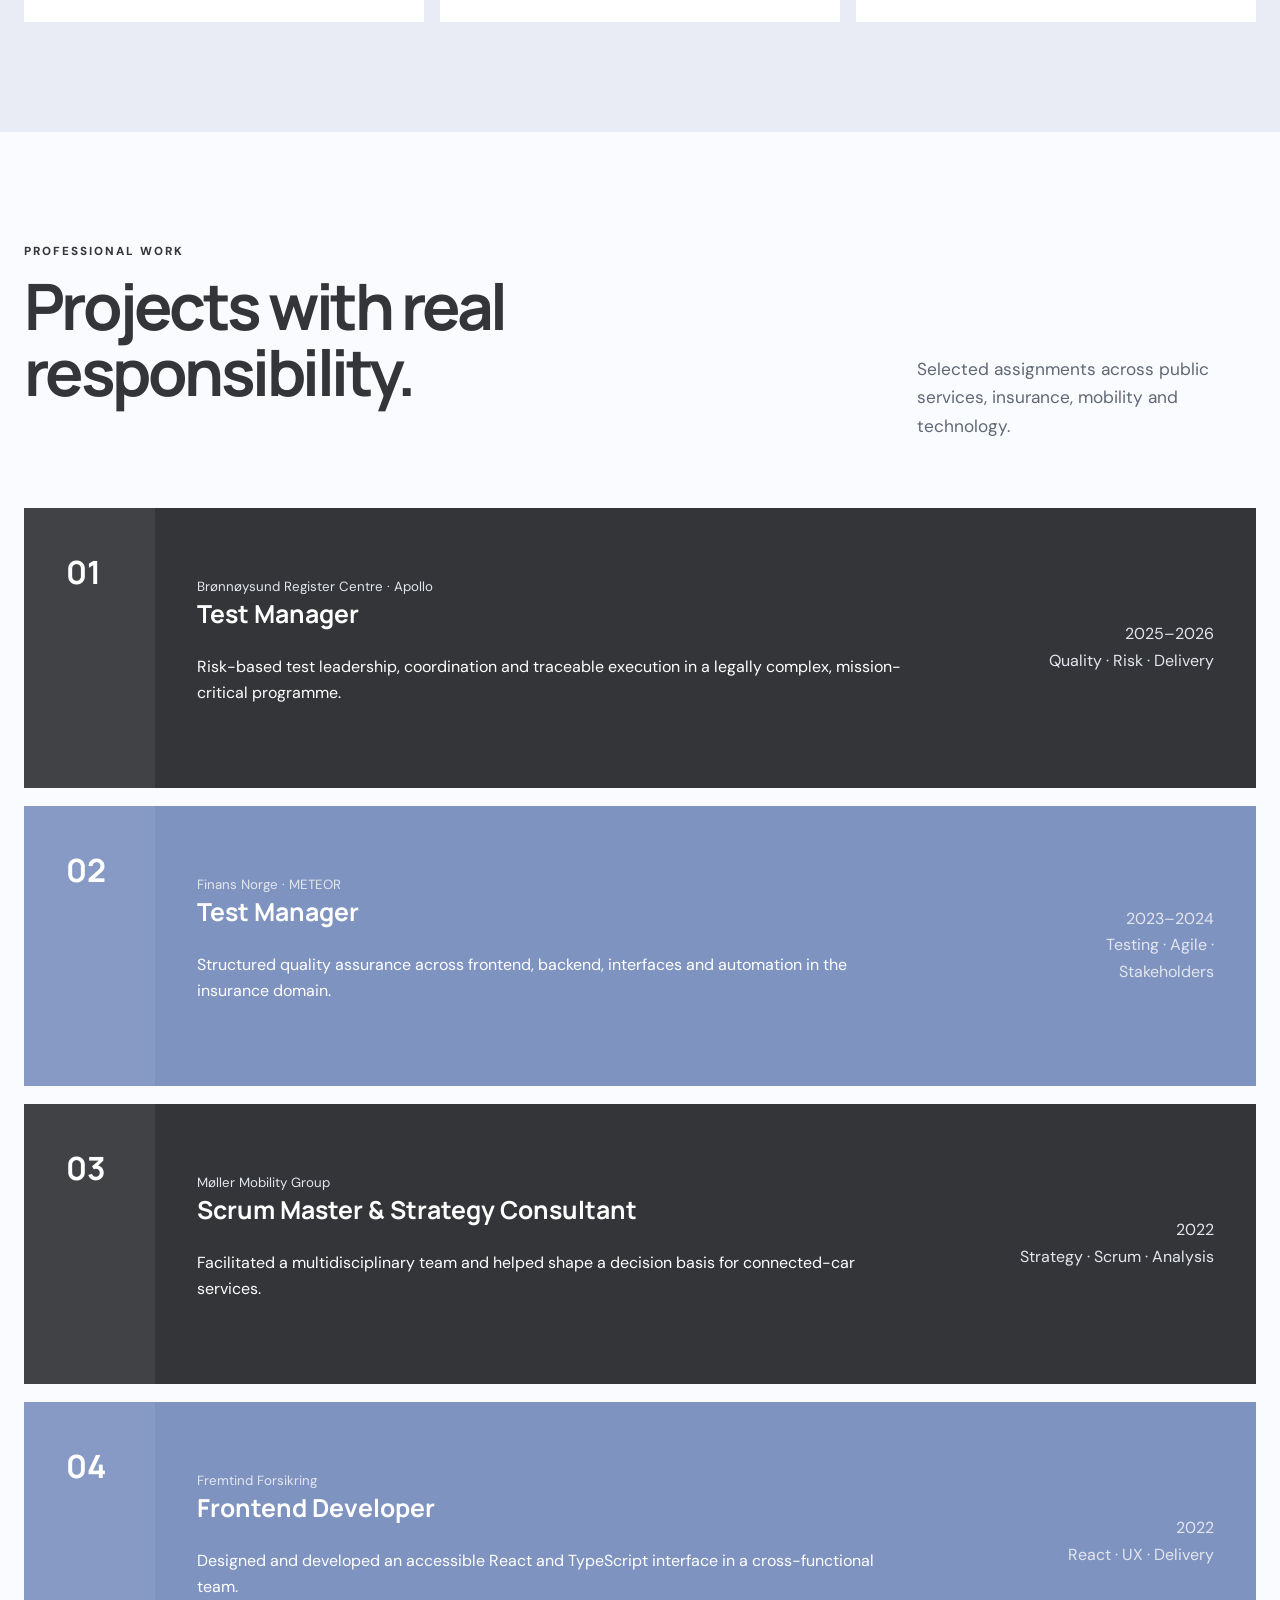
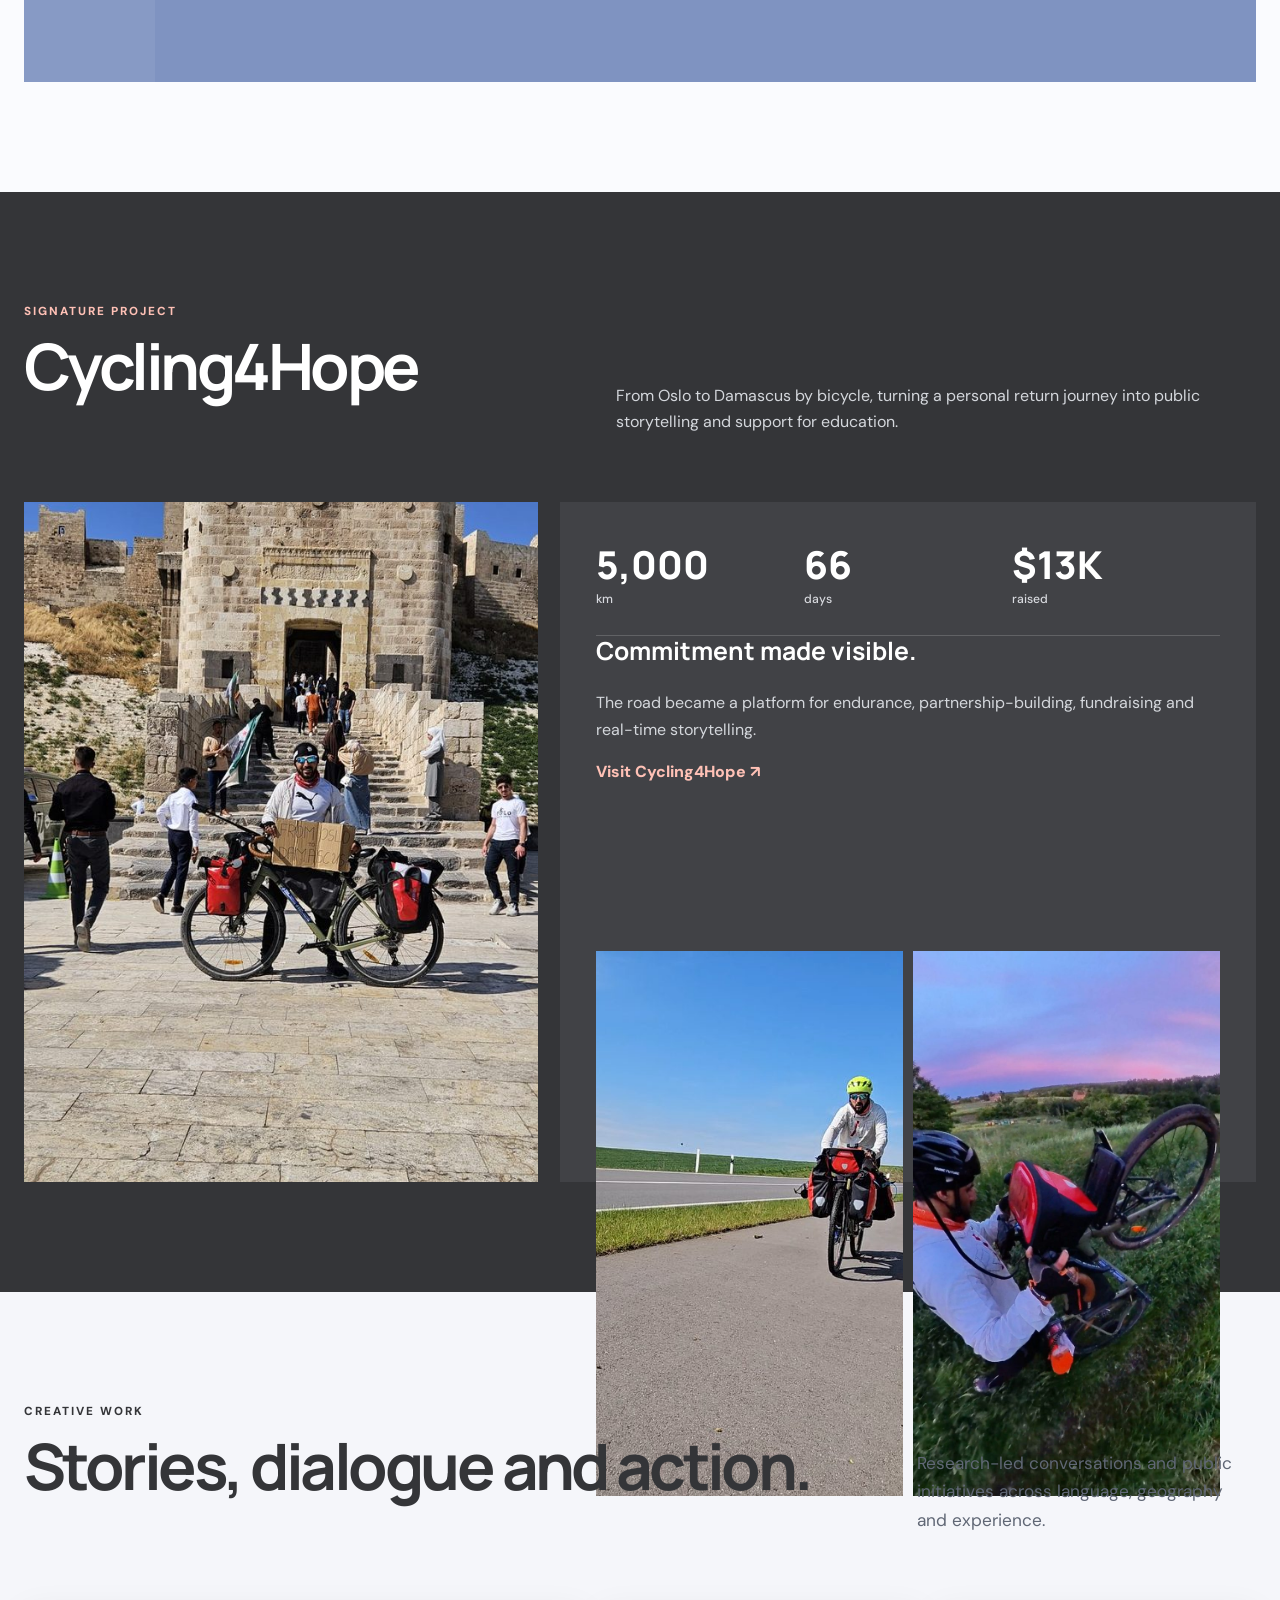
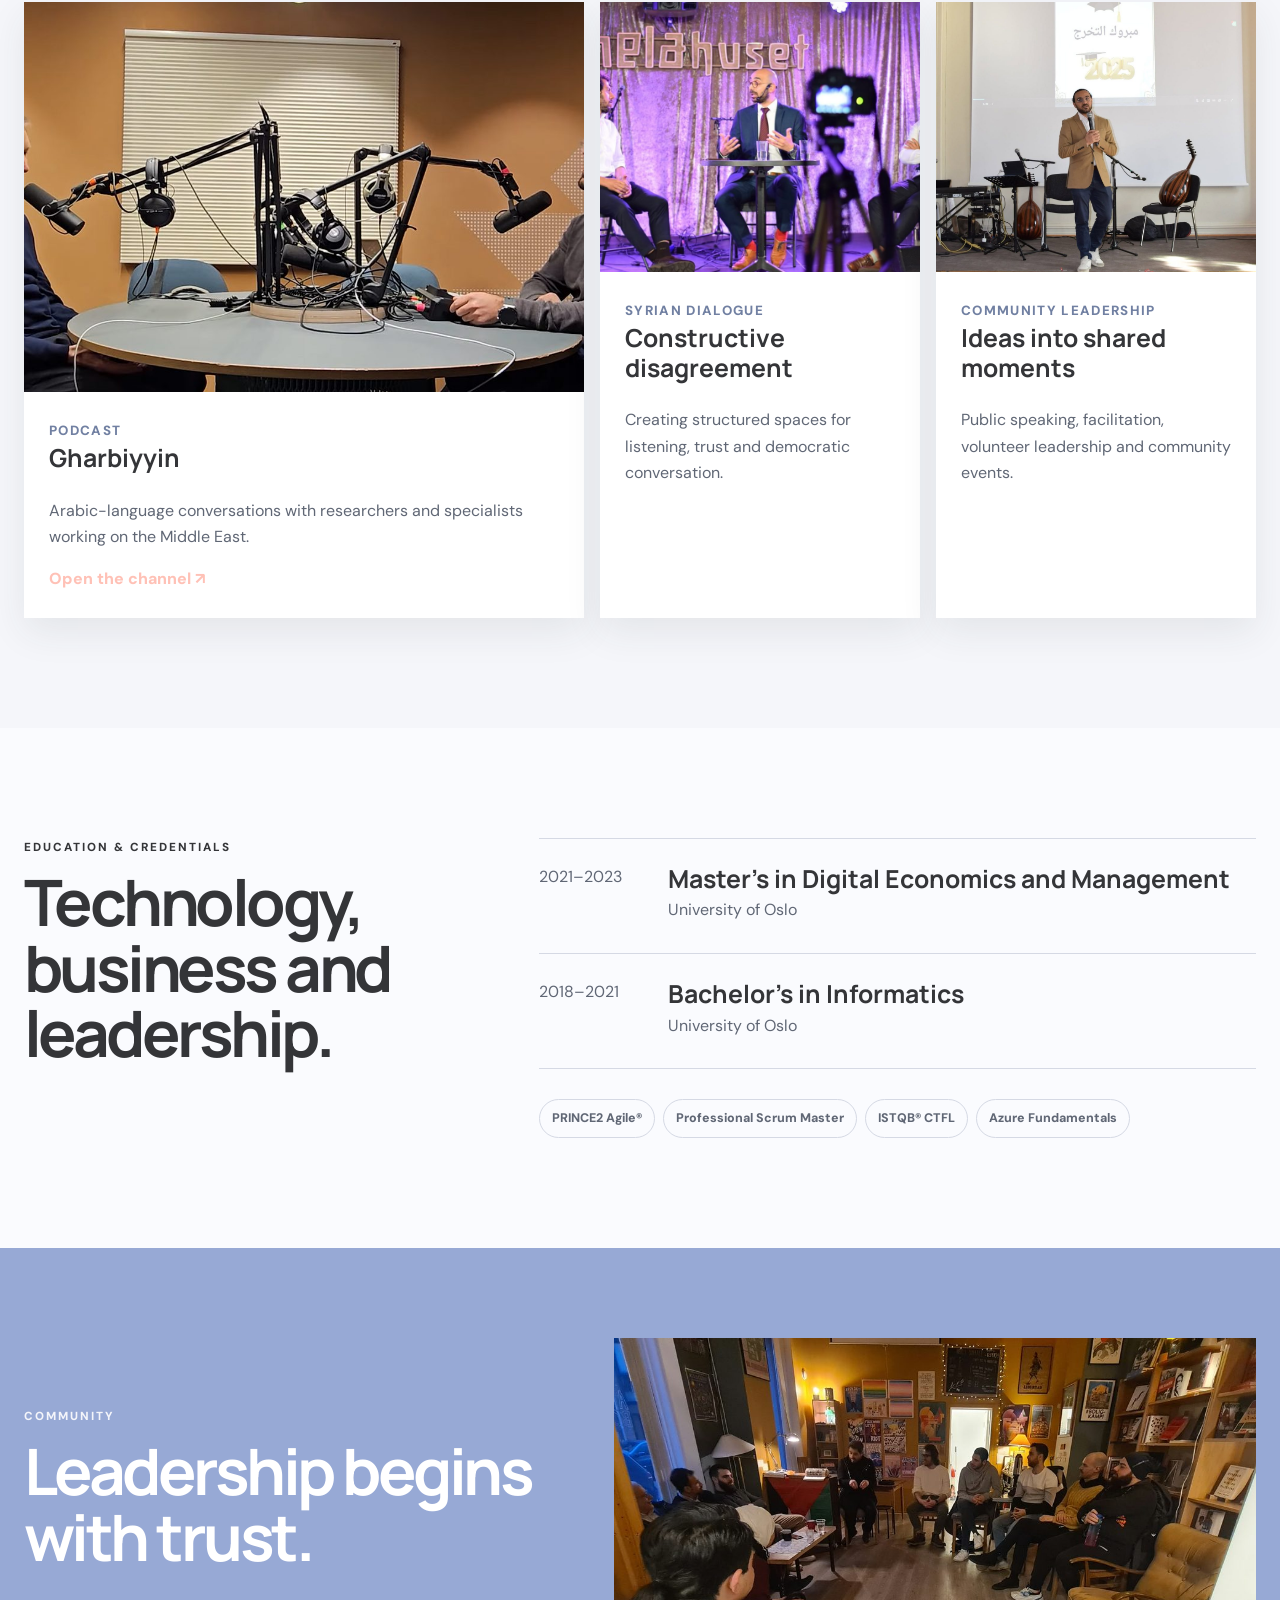
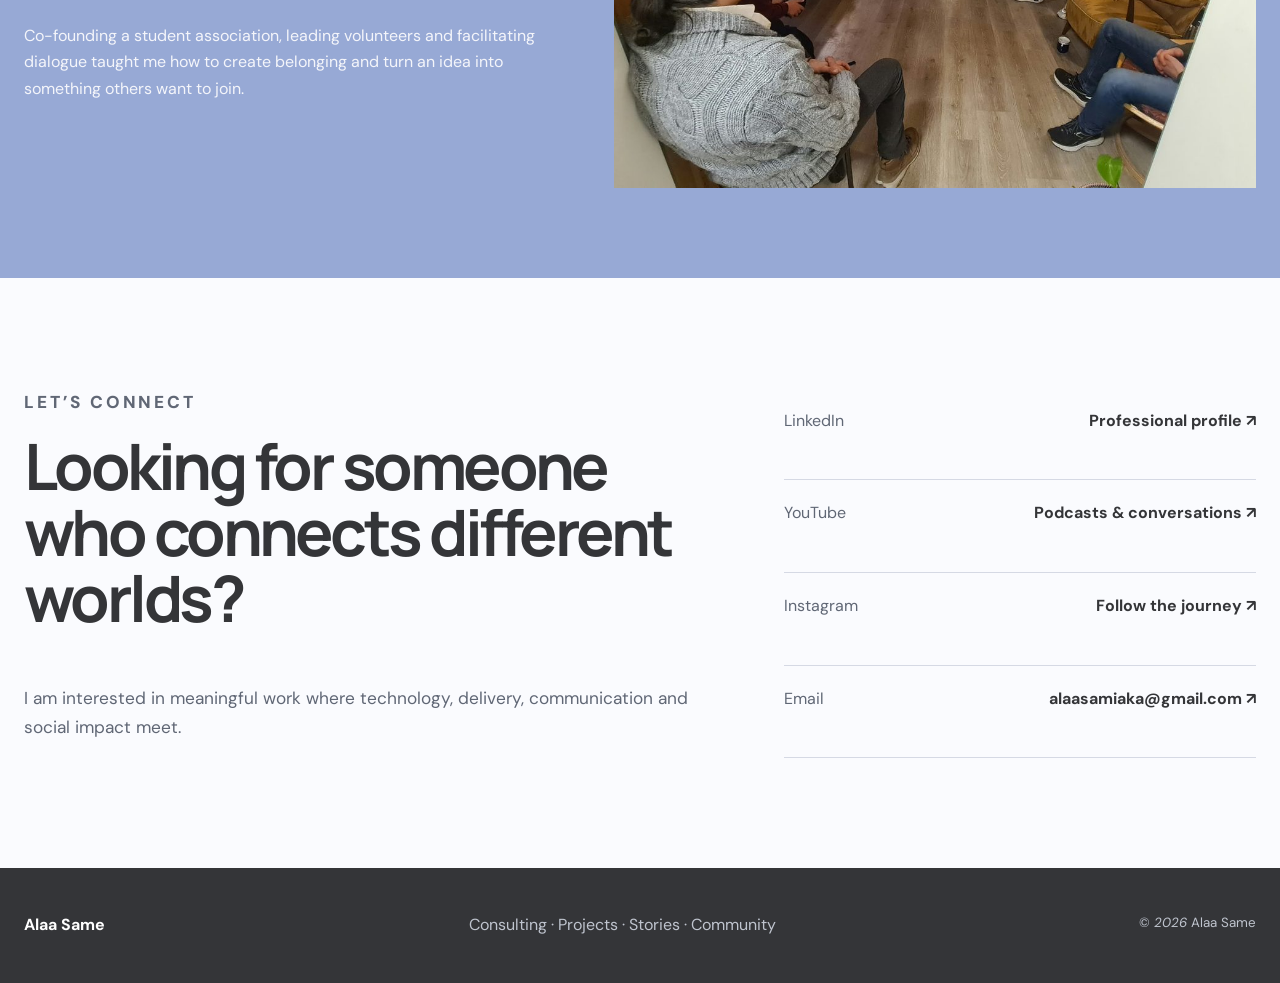
==== commit 4dcb7711: "Update index.html change mail" ====
--- a/index.html
+++ b/index.html
@@ -8,4 +8,4 @@
 <section class="creative" id="creative"><div class="wrap section-head"><div><p class="label">Creative work</p><h2>Stories, dialogue and action.</h2></div><p>Research-led conversations and public initiatives across language, geography and experience.</p></div><div class="wrap media-grid"><article class="wide"><img src="assets/images/podcast.jpg" alt="Podcast recording with microphones"><div><small>Podcast</small><h3>Gharbiyyin</h3><p>Arabic-language conversations with researchers and specialists working on the Middle East.</p><a href="https://www.youtube.com/@eastwest-0">Open the channel ↗</a></div></article><article><img src="assets/images/dialogue.jpg" alt="Recorded public dialogue"><div><small>Syrian Dialogue</small><h3>Constructive disagreement</h3><p>Creating structured spaces for listening, trust and democratic conversation.</p></div></article><article><img src="assets/images/speaking.jpg" alt="Public speaking at a community event"><div><small>Community leadership</small><h3>Ideas into shared moments</h3><p>Public speaking, facilitation, volunteer leadership and community events.</p></div></article></div></section>
 <section class="education" id="education"><div class="wrap edu-grid"><div><p class="label">Education & credentials</p><h2>Technology, business and leadership.</h2></div><div class="edu-list"><article><span>2021–2023</span><div><h3>Master’s in Digital Economics and Management</h3><p>University of Oslo</p></div></article><article><span>2018–2021</span><div><h3>Bachelor’s in Informatics</h3><p>University of Oslo</p></div></article><div class="tags"><span>PRINCE2 Agile®</span><span>Professional Scrum Master</span><span>ISTQB® CTFL</span><span>Azure Fundamentals</span></div></div></div></section>
 <section class="community"><div class="wrap community-grid"><div><p class="label pale">Community</p><h2>Leadership begins with trust.</h2><p>Co-founding a student association, leading volunteers and facilitating dialogue taught me how to create belonging and turn an idea into something others want to join.</p></div><img src="assets/images/community.jpg" alt="Participants seated in a community dialogue circle"></div></section>
-<section class="contact" id="contact"><div class="wrap contact-grid"><div><p class="label">Let’s connect</p><h2>Looking for someone who connects different worlds?</h2><p>I am interested in meaningful work where technology, delivery, communication and social impact meet.</p></div><div class="links"><a href="https://www.linkedin.com/in/alaa-same/"><span>LinkedIn</span><b>Professional profile ↗</b></a><a href="https://www.youtube.com/@eastwest-0"><span>YouTube</span><b>Podcasts & conversations ↗</b></a><a href="https://www.instagram.com/alaa_sami8"><span>Instagram</span><b>Follow the journey ↗</b></a><a href="mailto:hello@alaasame.com"><span>Email</span><b>hello@alaasame.com ↗</b></a></div></div></section></main><footer><div class="wrap"><b>Alaa Same</b><span>Consulting · Projects · Stories · Community</span><small>© <i data-year></i> Alaa Same</small></div></footer></body></html>
+<section class="contact" id="contact"><div class="wrap contact-grid"><div><p class="label">Let’s connect</p><h2>Looking for someone who connects different worlds?</h2><p>I am interested in meaningful work where technology, delivery, communication and social impact meet.</p></div><div class="links"><a href="https://www.linkedin.com/in/alaa-same/"><span>LinkedIn</span><b>Professional profile ↗</b></a><a href="https://www.youtube.com/@eastwest-0"><span>YouTube</span><b>Podcasts & conversations ↗</b></a><a href="https://www.instagram.com/alaa_sami8"><span>Instagram</span><b>Follow the journey ↗</b></a><a href="mailto:alaasamiaka@gmail.com"><span>Email</span><b>alaasamiaka@gmail.com ↗</b></a></div></div></section></main><footer><div class="wrap"><b>Alaa Same</b><span>Consulting · Projects · Stories · Community</span><small>© <i data-year></i> Alaa Same</small></div></footer></body></html>
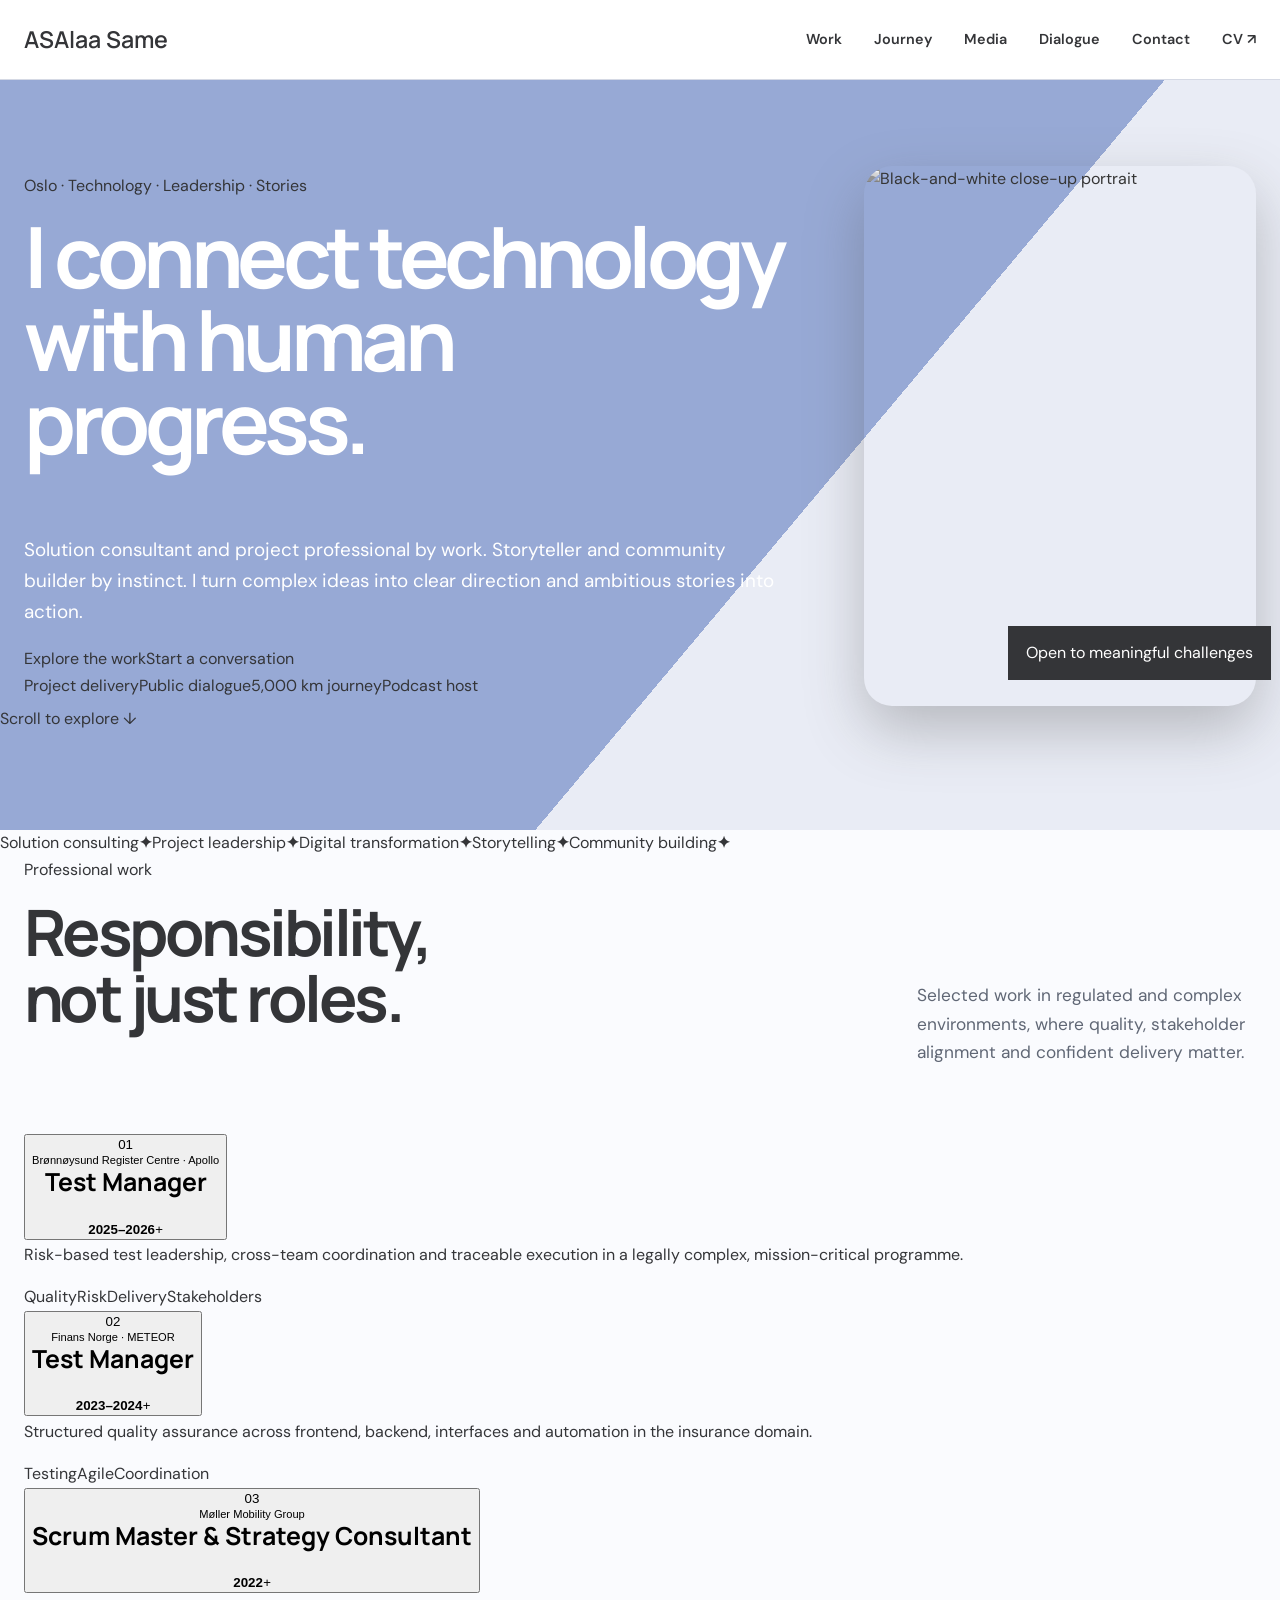
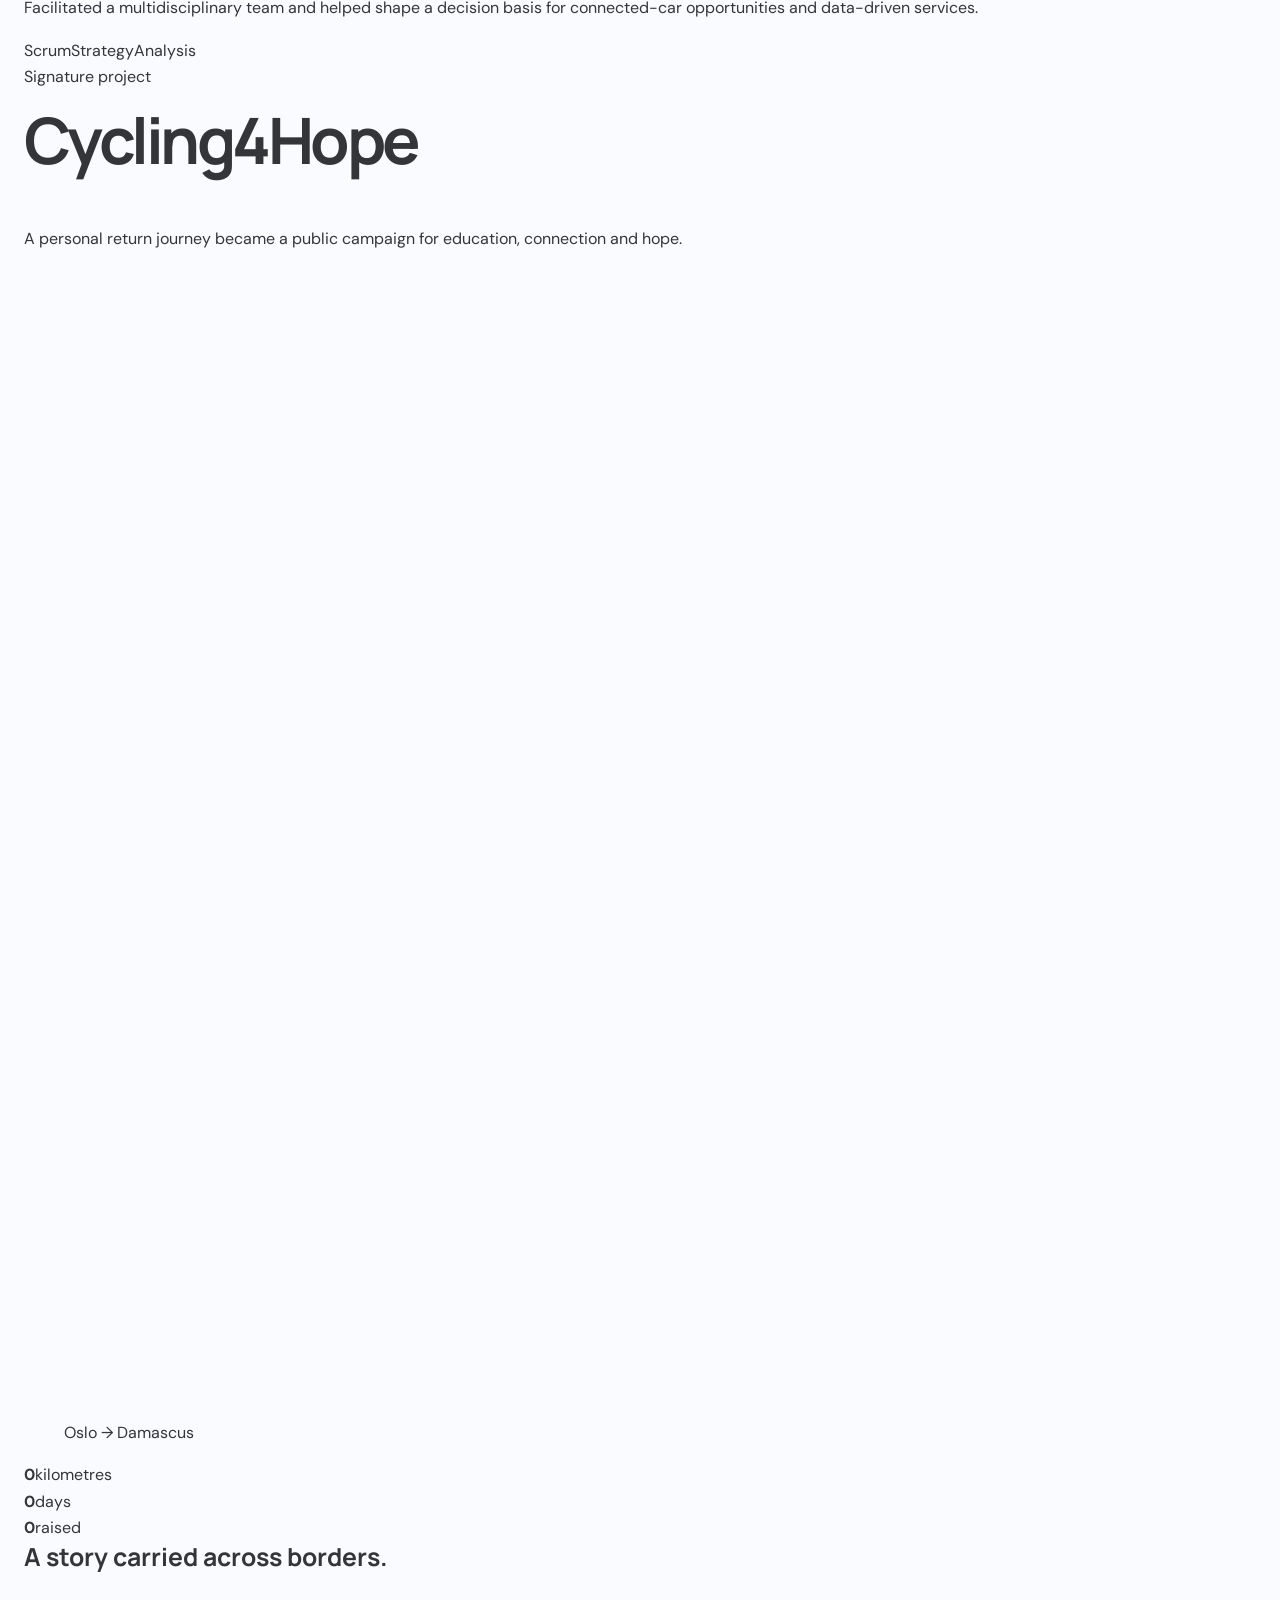
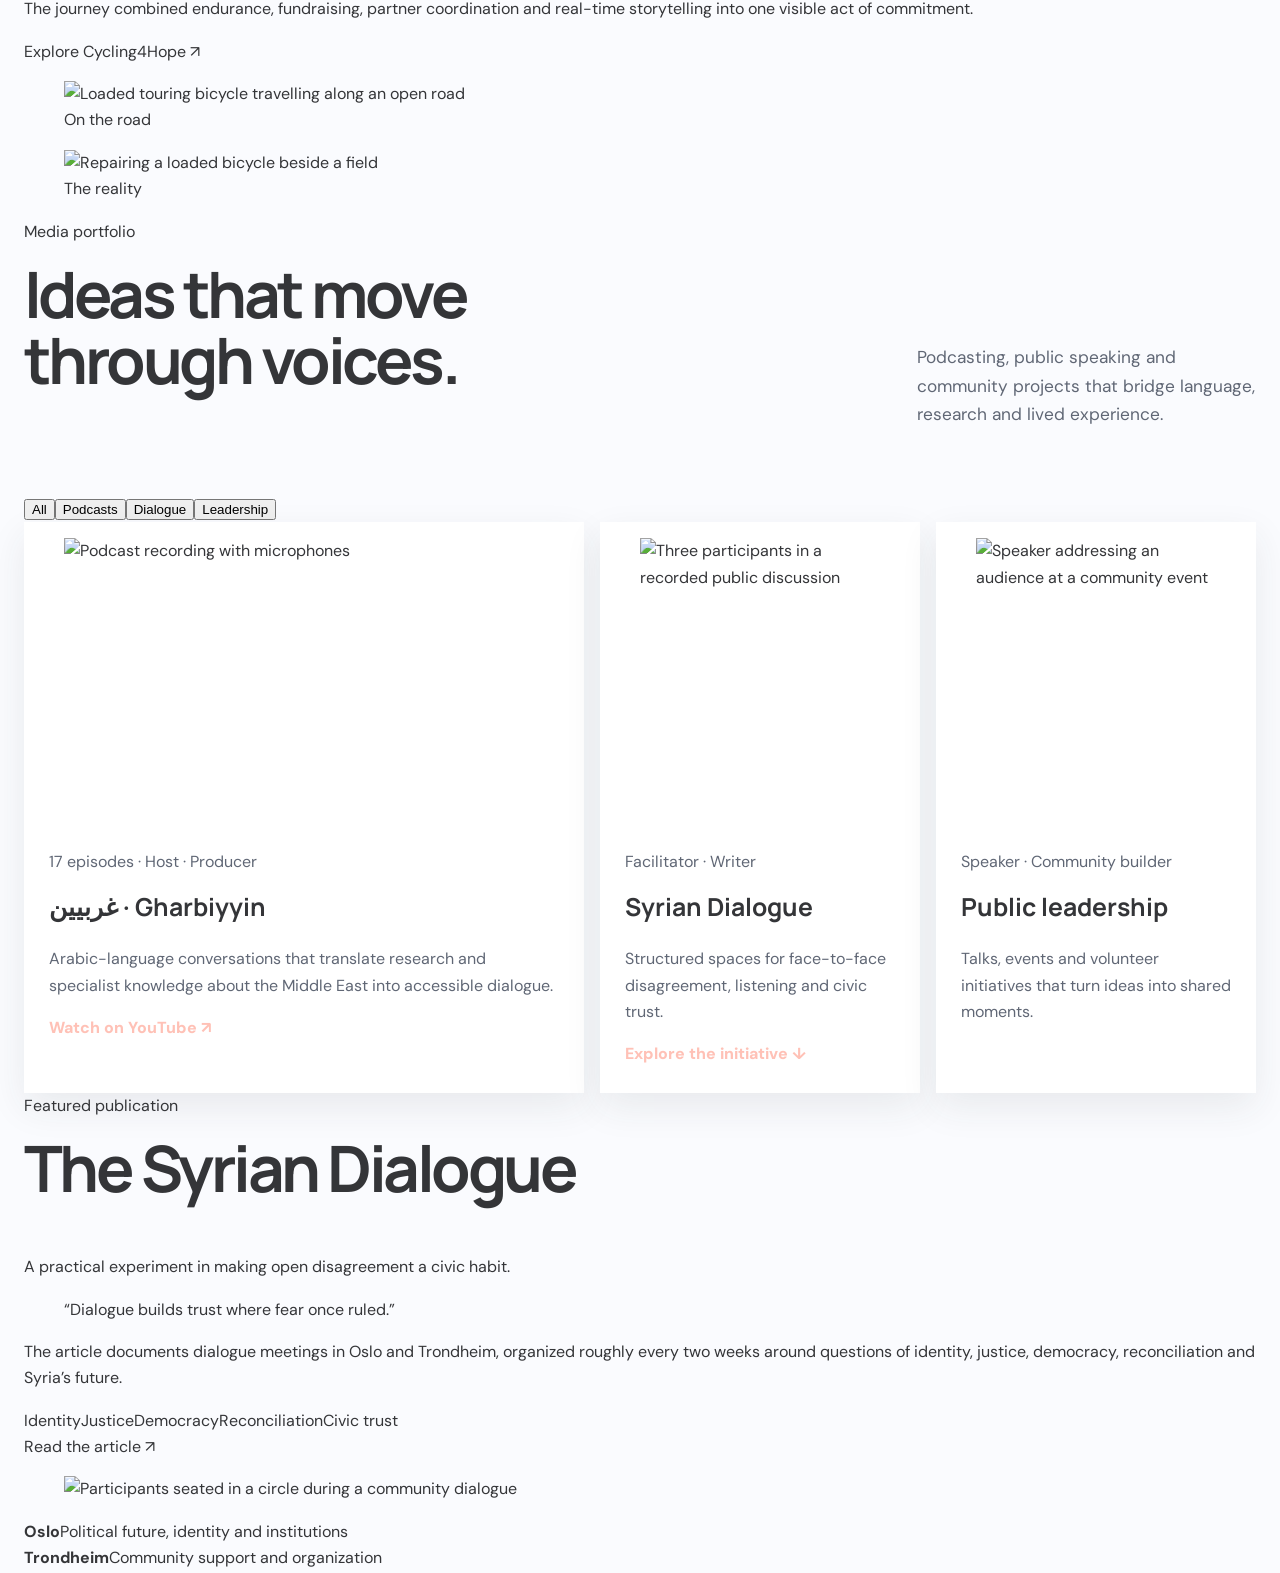
==== commit 702e4355: "Add files via upload Add interactive media portfolio and optimized images" ====
--- a/index.html
+++ b/index.html
@@ -1,11 +1,17 @@
-<!doctype html><html lang="en"><head><meta charset="utf-8"><meta name="viewport" content="width=device-width,initial-scale=1"><meta name="description" content="Portfolio of Alaa Same: solution consulting, project delivery, storytelling and social impact."><title>Alaa Same | Portfolio</title><link rel="preconnect" href="https://fonts.googleapis.com"><link rel="preconnect" href="https://fonts.gstatic.com" crossorigin><link href="https://fonts.googleapis.com/css2?family=DM+Sans:wght@400;500;600;700&family=Manrope:wght@500;600;700;800&display=swap" rel="stylesheet"><link rel="stylesheet" href="assets/styles.css"><script defer src="assets/main.js"></script></head><body>
-<header><div class="wrap nav"><a class="logo" href="#top">Alaa Same</a><button class="menu" aria-expanded="false">Menu</button><nav><a href="#portfolio">Portfolio</a><a href="#professional">Professional Work</a><a href="#creative">Creative Work</a><a href="#education">Education</a><a href="#contact">Contact</a><a class="cv" href="Alaa-Same-Akasha_en1.pdf">View CV</a></nav></div></header>
-<main id="top"><section class="hero"><div class="wrap hero-grid"><div><p class="overline">Consultant · Project leader · Storyteller</p><h1>Welcome to my world of <em>technology, leadership</em> and stories.</h1><p class="lead">I connect business needs, technology and people. My work spans digital delivery in Norway, public dialogue, community leadership and a 5,000-kilometre journey from Oslo to Damascus.</p><div class="buttons"><a class="btn light" href="#professional">Explore my work</a><a class="btn outline" href="#contact">Contact me</a></div></div><figure><img src="assets/images/profile.jpg" alt="Black-and-white close-up portrait"><figcaption>Oslo, Norway<br><strong>Available for meaningful opportunities</strong></figcaption></figure></div></section>
-<section class="focus"><div class="wrap focus-grid"><span>Solution consulting</span><span>Project leadership</span><span>Digital transformation</span><span>Media & social impact</span></div></section>
-<section class="intro" id="portfolio"><div class="wrap intro-grid"><p class="label">The portfolio</p><div><h2>Professional delivery.<br>Human impact.</h2><p>A personal portfolio should show more than job titles. This one brings together the structured consultant, the community builder and the storyteller.</p></div></div><div class="wrap cards"><article><b>01</b><h3>Professional</h3><p>Complex projects, Agile delivery, quality and stakeholder alignment.</p></article><article><b>02</b><h3>Community</h3><p>Dialogue, volunteer leadership and spaces where people can participate.</p></article><article><b>03</b><h3>Storytelling</h3><p>Podcasts, media and public projects that make experience visible.</p></article></div></section>
-<section class="professional" id="professional"><div class="wrap section-head"><div><p class="label">Professional work</p><h2>Projects with real responsibility.</h2></div><p>Selected assignments across public services, insurance, mobility and technology.</p></div><div class="wrap project-list"><article><div class="project-no">01</div><div><small>Brønnøysund Register Centre · Apollo</small><h3>Test Manager</h3><p>Risk-based test leadership, coordination and traceable execution in a legally complex, mission-critical programme.</p></div><span>2025–2026<br>Quality · Risk · Delivery</span></article><article><div class="project-no">02</div><div><small>Finans Norge · METEOR</small><h3>Test Manager</h3><p>Structured quality assurance across frontend, backend, interfaces and automation in the insurance domain.</p></div><span>2023–2024<br>Testing · Agile · Stakeholders</span></article><article><div class="project-no">03</div><div><small>Møller Mobility Group</small><h3>Scrum Master & Strategy Consultant</h3><p>Facilitated a multidisciplinary team and helped shape a decision basis for connected-car services.</p></div><span>2022<br>Strategy · Scrum · Analysis</span></article><article><div class="project-no">04</div><div><small>Fremtind Forsikring</small><h3>Frontend Developer</h3><p>Designed and developed an accessible React and TypeScript interface in a cross-functional team.</p></div><span>2022<br>React · UX · Delivery</span></article></div></section>
-<section class="cycling"><div class="wrap cycling-head"><div><p class="label pale">Signature project</p><h2>Cycling4Hope</h2></div><p>From Oslo to Damascus by bicycle, turning a personal return journey into public storytelling and support for education.</p></div><div class="wrap cycling-grid"><img class="main-photo" src="assets/images/cycling-main.jpg" alt="Loaded touring bicycle and cyclist in front of a historic citadel"><div class="cycling-copy"><div class="stats"><b>5,000<span>km</span></b><b>66<span>days</span></b><b>$13K<span>raised</span></b></div><h3>Commitment made visible.</h3><p>The road became a platform for endurance, partnership-building, fundraising and real-time storytelling.</p><a href="https://Cycling4Hope.com">Visit Cycling4Hope ↗</a><div class="mini"><img src="assets/images/cycling-road.jpg" alt="Touring bicycle on an open road"><img src="assets/images/cycling-repair.jpg" alt="Bicycle repair during the journey"></div></div></div></section>
-<section class="creative" id="creative"><div class="wrap section-head"><div><p class="label">Creative work</p><h2>Stories, dialogue and action.</h2></div><p>Research-led conversations and public initiatives across language, geography and experience.</p></div><div class="wrap media-grid"><article class="wide"><img src="assets/images/podcast.jpg" alt="Podcast recording with microphones"><div><small>Podcast</small><h3>Gharbiyyin</h3><p>Arabic-language conversations with researchers and specialists working on the Middle East.</p><a href="https://www.youtube.com/@eastwest-0">Open the channel ↗</a></div></article><article><img src="assets/images/dialogue.jpg" alt="Recorded public dialogue"><div><small>Syrian Dialogue</small><h3>Constructive disagreement</h3><p>Creating structured spaces for listening, trust and democratic conversation.</p></div></article><article><img src="assets/images/speaking.jpg" alt="Public speaking at a community event"><div><small>Community leadership</small><h3>Ideas into shared moments</h3><p>Public speaking, facilitation, volunteer leadership and community events.</p></div></article></div></section>
-<section class="education" id="education"><div class="wrap edu-grid"><div><p class="label">Education & credentials</p><h2>Technology, business and leadership.</h2></div><div class="edu-list"><article><span>2021–2023</span><div><h3>Master’s in Digital Economics and Management</h3><p>University of Oslo</p></div></article><article><span>2018–2021</span><div><h3>Bachelor’s in Informatics</h3><p>University of Oslo</p></div></article><div class="tags"><span>PRINCE2 Agile®</span><span>Professional Scrum Master</span><span>ISTQB® CTFL</span><span>Azure Fundamentals</span></div></div></div></section>
-<section class="community"><div class="wrap community-grid"><div><p class="label pale">Community</p><h2>Leadership begins with trust.</h2><p>Co-founding a student association, leading volunteers and facilitating dialogue taught me how to create belonging and turn an idea into something others want to join.</p></div><img src="assets/images/community.jpg" alt="Participants seated in a community dialogue circle"></div></section>
-<section class="contact" id="contact"><div class="wrap contact-grid"><div><p class="label">Let’s connect</p><h2>Looking for someone who connects different worlds?</h2><p>I am interested in meaningful work where technology, delivery, communication and social impact meet.</p></div><div class="links"><a href="https://www.linkedin.com/in/alaa-same/"><span>LinkedIn</span><b>Professional profile ↗</b></a><a href="https://www.youtube.com/@eastwest-0"><span>YouTube</span><b>Podcasts & conversations ↗</b></a><a href="https://www.instagram.com/alaa_sami8"><span>Instagram</span><b>Follow the journey ↗</b></a><a href="mailto:alaasamiaka@gmail.com"><span>Email</span><b>alaasamiaka@gmail.com ↗</b></a></div></div></section></main><footer><div class="wrap"><b>Alaa Same</b><span>Consulting · Projects · Stories · Community</span><small>© <i data-year></i> Alaa Same</small></div></footer></body></html>
+<!doctype html><html lang="en"><head><meta charset="utf-8"><meta name="viewport" content="width=device-width,initial-scale=1"><meta name="description" content="Alaa Same: solution consultant, project leader, storyteller and community builder."><meta name="theme-color" content="#15171c"><title>Alaa Same | Work, Stories & Impact</title><link rel="preconnect" href="https://fonts.googleapis.com"><link rel="preconnect" href="https://fonts.gstatic.com" crossorigin><link href="https://fonts.googleapis.com/css2?family=DM+Sans:wght@400;500;600;700&family=Manrope:wght@500;600;700;800&display=swap" rel="stylesheet"><link rel="stylesheet" href="assets/styles.css"><script defer src="assets/main.js"></script></head><body><div class="cursor-glow"></div><header><div class="wrap nav"><a class="logo" href="#top"><span>AS</span>Alaa Same</a><button class="menu" aria-expanded="false">Menu</button><nav><a href="#work">Work</a><a href="#journey">Journey</a><a href="#media">Media</a><a href="#dialogue">Dialogue</a><a href="#contact">Contact</a><a class="nav-cta" href="Alaa-Same-Akasha_en1.pdf">CV ↗</a></nav></div></header><main id="top">
+<section class="hero"><div class="hero-orbit orbit-a"></div><div class="hero-orbit orbit-b"></div><div class="wrap hero-grid"><div class="hero-copy reveal"><p class="eyebrow">Oslo · Technology · Leadership · Stories</p><h1>I connect <span class="word-swap" data-words="technology,people,ideas,communities">technology</span><br>with human progress.</h1><p class="lead">Solution consultant and project professional by work. Storyteller and community builder by instinct. I turn complex ideas into clear direction and ambitious stories into action.</p><div class="actions"><a class="button primary magnetic" href="#work">Explore the work</a><a class="button secondary" href="#contact">Start a conversation</a></div><div class="hero-proof"><span>Project delivery</span><span>Public dialogue</span><span>5,000 km journey</span><span>Podcast host</span></div></div><figure class="portrait reveal"><picture><source srcset="assets/images/profile-640.webp 640w, assets/images/profile-1280.webp 1280w" sizes="(max-width:900px) 90vw, 34vw"><img src="assets/images/profile.webp" alt="Black-and-white close-up portrait" fetchpriority="high"></picture><figcaption><i></i>Open to meaningful challenges</figcaption></figure></div><a class="scroll-cue" href="#work">Scroll to explore <span>↓</span></a></section>
+<section class="marquee" aria-label="Areas of work"><div><span>Solution consulting</span><b>✦</b><span>Project leadership</span><b>✦</b><span>Digital transformation</span><b>✦</b><span>Storytelling</span><b>✦</b><span>Community building</span><b>✦</b></div></section>
+<section class="work section" id="work"><div class="wrap"><div class="section-head reveal"><div><p class="eyebrow dark">Professional work</p><h2>Responsibility,<br>not just roles.</h2></div><p>Selected work in regulated and complex environments, where quality, stakeholder alignment and confident delivery matter.</p></div><div class="accordion">
+<article class="work-item reveal"><button><span>01</span><div><small>Brønnøysund Register Centre · Apollo</small><h3>Test Manager</h3></div><b>2025–2026</b><i>+</i></button><div class="work-detail"><p>Risk-based test leadership, cross-team coordination and traceable execution in a legally complex, mission-critical programme.</p><div><span>Quality</span><span>Risk</span><span>Delivery</span><span>Stakeholders</span></div></div></article>
+<article class="work-item reveal"><button><span>02</span><div><small>Finans Norge · METEOR</small><h3>Test Manager</h3></div><b>2023–2024</b><i>+</i></button><div class="work-detail"><p>Structured quality assurance across frontend, backend, interfaces and automation in the insurance domain.</p><div><span>Testing</span><span>Agile</span><span>Coordination</span></div></div></article>
+<article class="work-item reveal"><button><span>03</span><div><small>Møller Mobility Group</small><h3>Scrum Master & Strategy Consultant</h3></div><b>2022</b><i>+</i></button><div class="work-detail"><p>Facilitated a multidisciplinary team and helped shape a decision basis for connected-car opportunities and data-driven services.</p><div><span>Scrum</span><span>Strategy</span><span>Analysis</span></div></div></article>
+</div></div></section>
+<section class="journey section" id="journey"><div class="wrap"><div class="journey-title reveal"><p class="eyebrow">Signature project</p><h2>Cycling4Hope</h2><p>A personal return journey became a public campaign for education, connection and hope.</p></div><div class="journey-grid"><figure class="journey-main reveal gallery-item" data-full="assets/images/cycling-main.webp"><picture><source srcset="assets/images/cycling-main-640.webp 640w, assets/images/cycling-main-1280.webp 1280w"><img src="assets/images/cycling-main.webp" alt="Loaded touring bicycle and cyclist in front of a historic citadel" loading="lazy"></picture><figcaption>Oslo → Damascus</figcaption></figure><div class="journey-content reveal"><div class="counters"><div><strong data-count="5000">0</strong><span>kilometres</span></div><div><strong data-count="66">0</strong><span>days</span></div><div><strong data-count="13000" data-prefix="$">0</strong><span>raised</span></div></div><h3>A story carried across borders.</h3><p>The journey combined endurance, fundraising, partner coordination and real-time storytelling into one visible act of commitment.</p><a class="text-link" href="https://Cycling4Hope.com">Explore Cycling4Hope ↗</a><div class="journey-gallery"><figure class="gallery-item" data-full="assets/images/cycling-road.webp"><img src="assets/images/cycling-road.webp" alt="Loaded touring bicycle travelling along an open road" loading="lazy"><figcaption>On the road</figcaption></figure><figure class="gallery-item" data-full="assets/images/cycling-repair.webp"><img src="assets/images/cycling-repair.webp" alt="Repairing a loaded bicycle beside a field" loading="lazy"><figcaption>The reality</figcaption></figure></div></div></div></div></section>
+<section class="media section" id="media"><div class="wrap"><div class="section-head reveal"><div><p class="eyebrow dark">Media portfolio</p><h2>Ideas that move<br>through voices.</h2></div><p>Podcasting, public speaking and community projects that bridge language, research and lived experience.</p></div><div class="filters" role="group"><button class="active" data-filter="all">All</button><button data-filter="podcast">Podcasts</button><button data-filter="dialogue">Dialogue</button><button data-filter="leadership">Leadership</button></div><div class="media-grid">
+<article class="media-card feature reveal" data-category="podcast"><figure class="gallery-item" data-full="assets/images/podcast.webp"><img src="assets/images/podcast.webp" alt="Podcast recording with microphones" loading="lazy"></figure><div><p class="card-label">17 episodes · Host · Producer</p><h3>غربيين · Gharbiyyin</h3><p>Arabic-language conversations that translate research and specialist knowledge about the Middle East into accessible dialogue.</p><a href="https://www.youtube.com/@eastwest-0">Watch on YouTube ↗</a></div></article>
+<article class="media-card reveal" data-category="dialogue"><figure class="gallery-item" data-full="assets/images/dialogue.webp"><img src="assets/images/dialogue.webp" alt="Three participants in a recorded public discussion" loading="lazy"></figure><div><p class="card-label">Facilitator · Writer</p><h3>Syrian Dialogue</h3><p>Structured spaces for face-to-face disagreement, listening and civic trust.</p><a href="#dialogue">Explore the initiative ↓</a></div></article>
+<article class="media-card reveal" data-category="leadership"><figure class="gallery-item" data-full="assets/images/speaking.webp"><img src="assets/images/speaking.webp" alt="Speaker addressing an audience at a community event" loading="lazy"></figure><div><p class="card-label">Speaker · Community builder</p><h3>Public leadership</h3><p>Talks, events and volunteer initiatives that turn ideas into shared moments.</p></div></article>
+</div></div></section>
+<section class="dialogue section" id="dialogue"><div class="wrap dialogue-grid"><div class="dialogue-copy reveal"><p class="eyebrow">Featured publication</p><h2>The Syrian Dialogue</h2><p class="dialogue-intro">A practical experiment in making open disagreement a civic habit.</p><blockquote>“Dialogue builds trust where fear once ruled.”</blockquote><p>The article documents dialogue meetings in Oslo and Trondheim, organized roughly every two weeks around questions of identity, justice, democracy, reconciliation and Syria’s future.</p><div class="topic-cloud"><span>Identity</span><span>Justice</span><span>Democracy</span><span>Reconciliation</span><span>Civic trust</span></div><a class="button light magnetic" href="https://tidsskriftet-ip.no/index.php/intpol/article/view/7728/12454">Read the article ↗</a></div><div class="dialogue-visual reveal"><figure class="gallery-item" data-full="assets/images/community.webp"><img src="assets/images/community.webp" alt="Participants seated in a circle during a community dialogue" loading="lazy"></figure><div class="route"><div><i></i><strong>Oslo</strong><span>Political future, identity and institutions</span></div><div><i></i><strong>Trondheim</strong><span>Community support and organization</span></div></div></div></div></section>
+<section class="credentials section"><div class="wrap credential-grid reveal"><div><p class="eyebrow dark">Education & credentials</p><h2>Built to keep learning.</h2></div><div><article><span>Master’s</span><h3>Digital Economics and Management</h3><p>University of Oslo</p></article><article><span>Bachelor’s</span><h3>Informatics</h3><p>University of Oslo</p></article><div class="badges"><b>PRINCE2 Agile®</b><b>PSM</b><b>ISTQB®</b><b>AZ-900</b></div></div></div></section>
+<section class="contact section" id="contact"><div class="wrap contact-grid"><div class="reveal"><p class="eyebrow">Let’s connect</p><h2>Different worlds.<br>One conversation.</h2><p>I’m interested in meaningful work where technology, delivery, communication and social impact meet.</p></div><div class="contact-links reveal"><a href="https://www.linkedin.com/in/alaa-same/"><span>LinkedIn</span><b>Professional profile ↗</b></a><a href="https://www.youtube.com/@eastwest-0"><span>YouTube</span><b>Podcasts & conversations ↗</b></a><a href="https://www.instagram.com/alaa_sami8"><span>Instagram</span><b>Follow the journey ↗</b></a><a href="mailto:hello@alaasame.com"><span>Email</span><b>hello@alaasame.com ↗</b></a></div></div></section></main><footer><div class="wrap"><b>Alaa Same</b><span>Technology · Leadership · Stories · Impact</span><small>© <i data-year></i></small></div></footer><div class="lightbox" aria-hidden="true"><button aria-label="Close image">×</button><img alt="Expanded gallery image"></div></body></html>
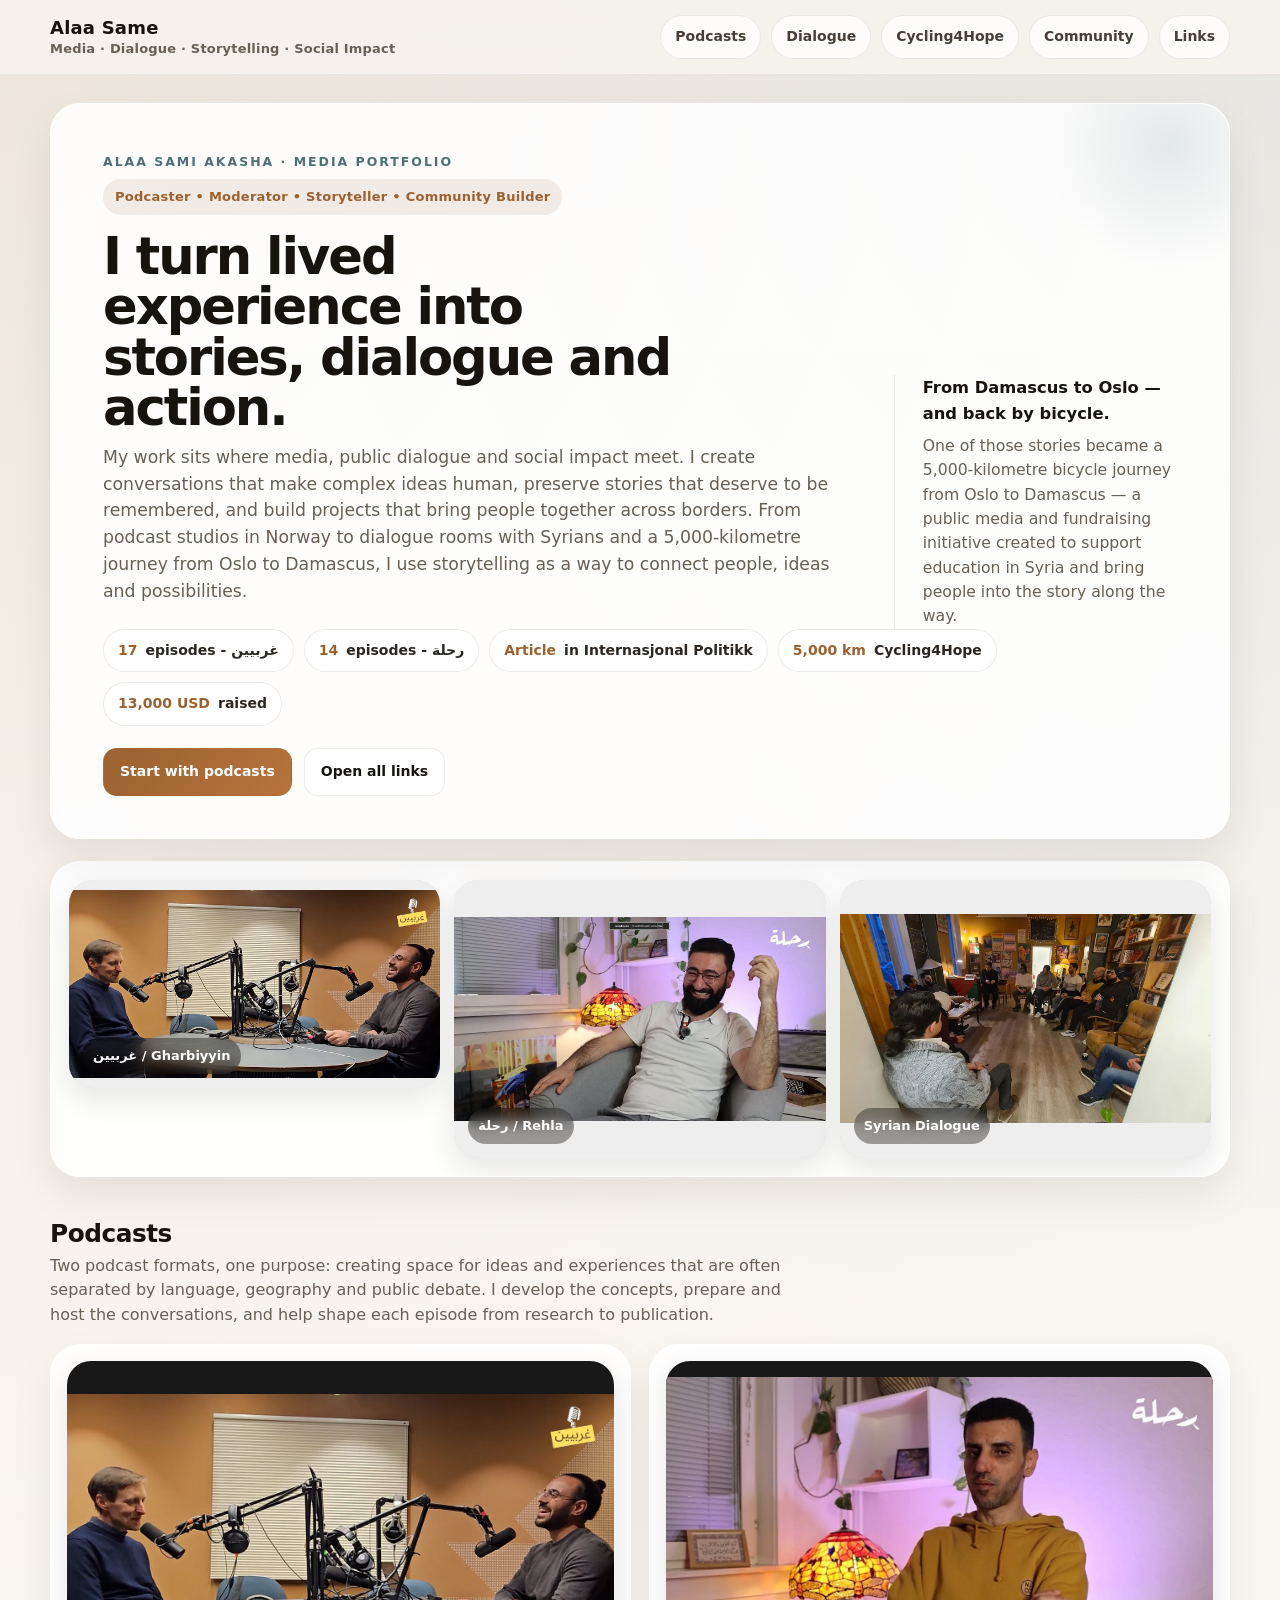
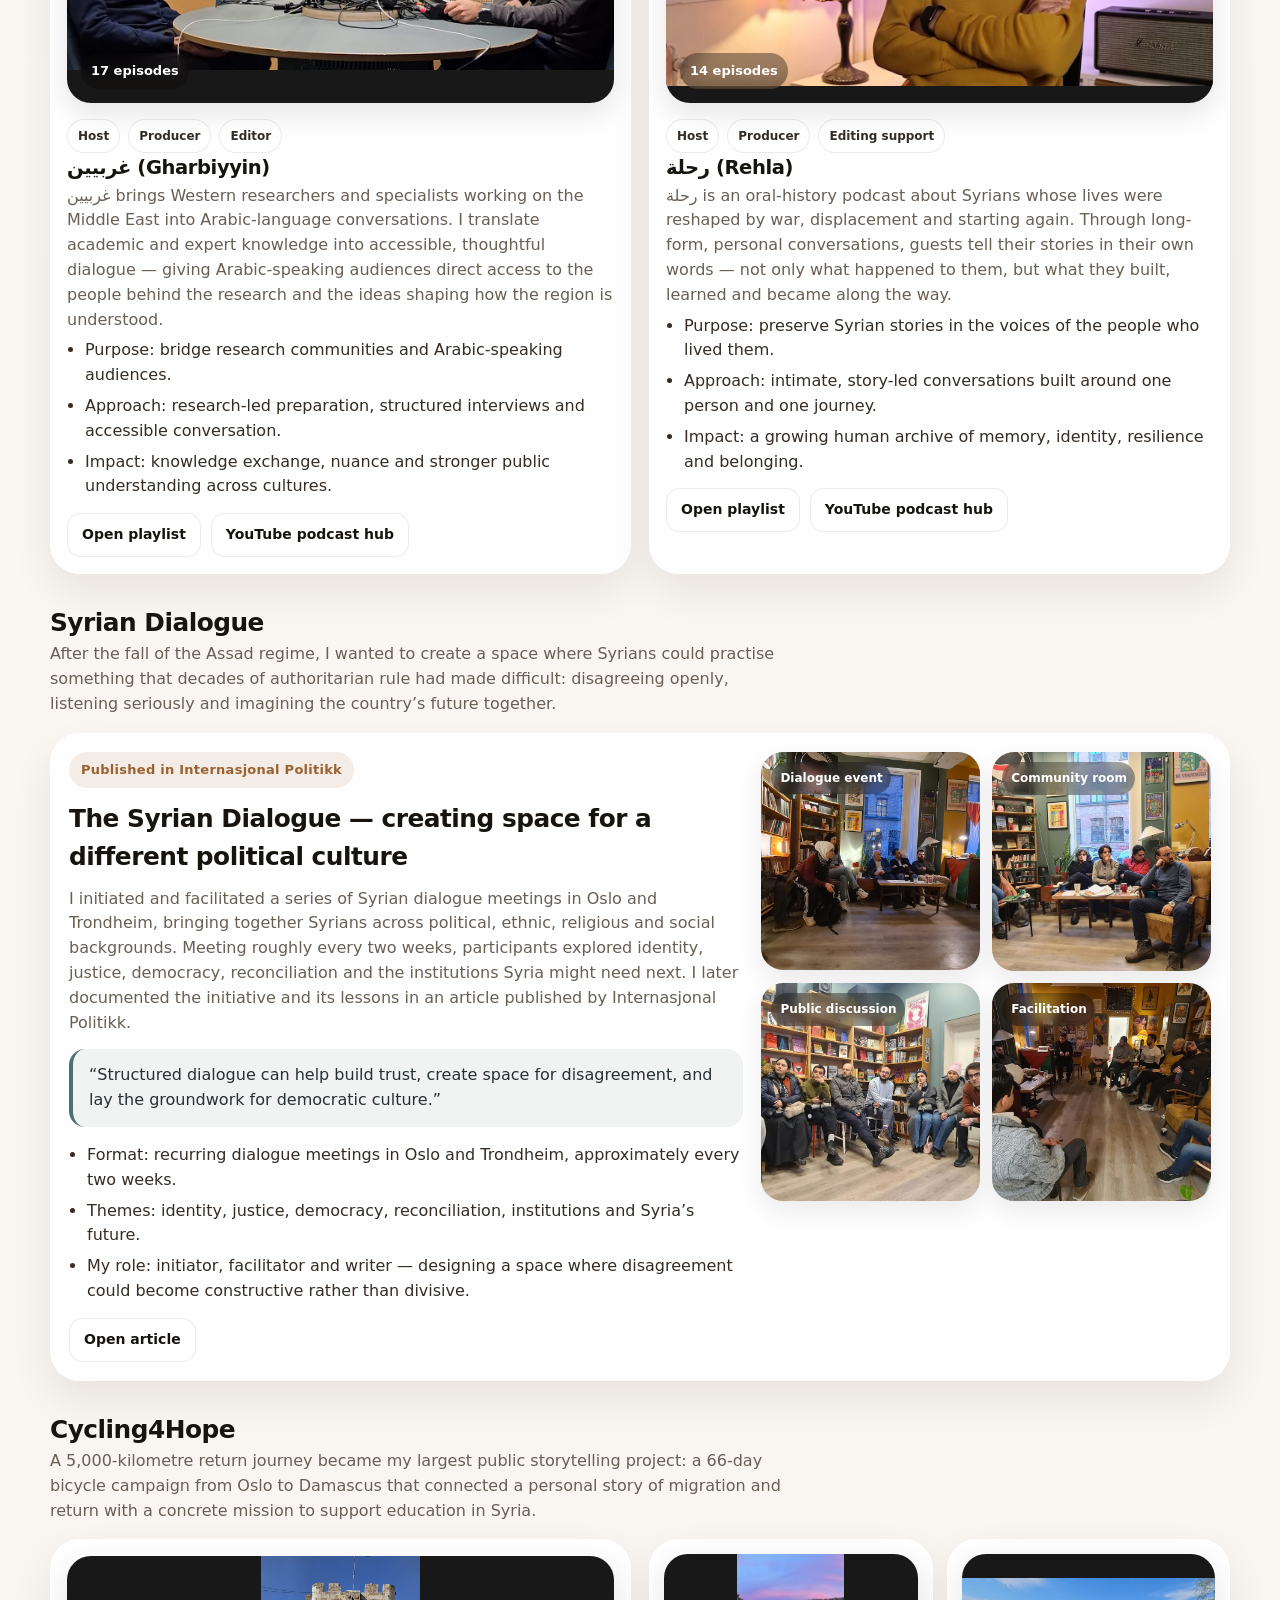
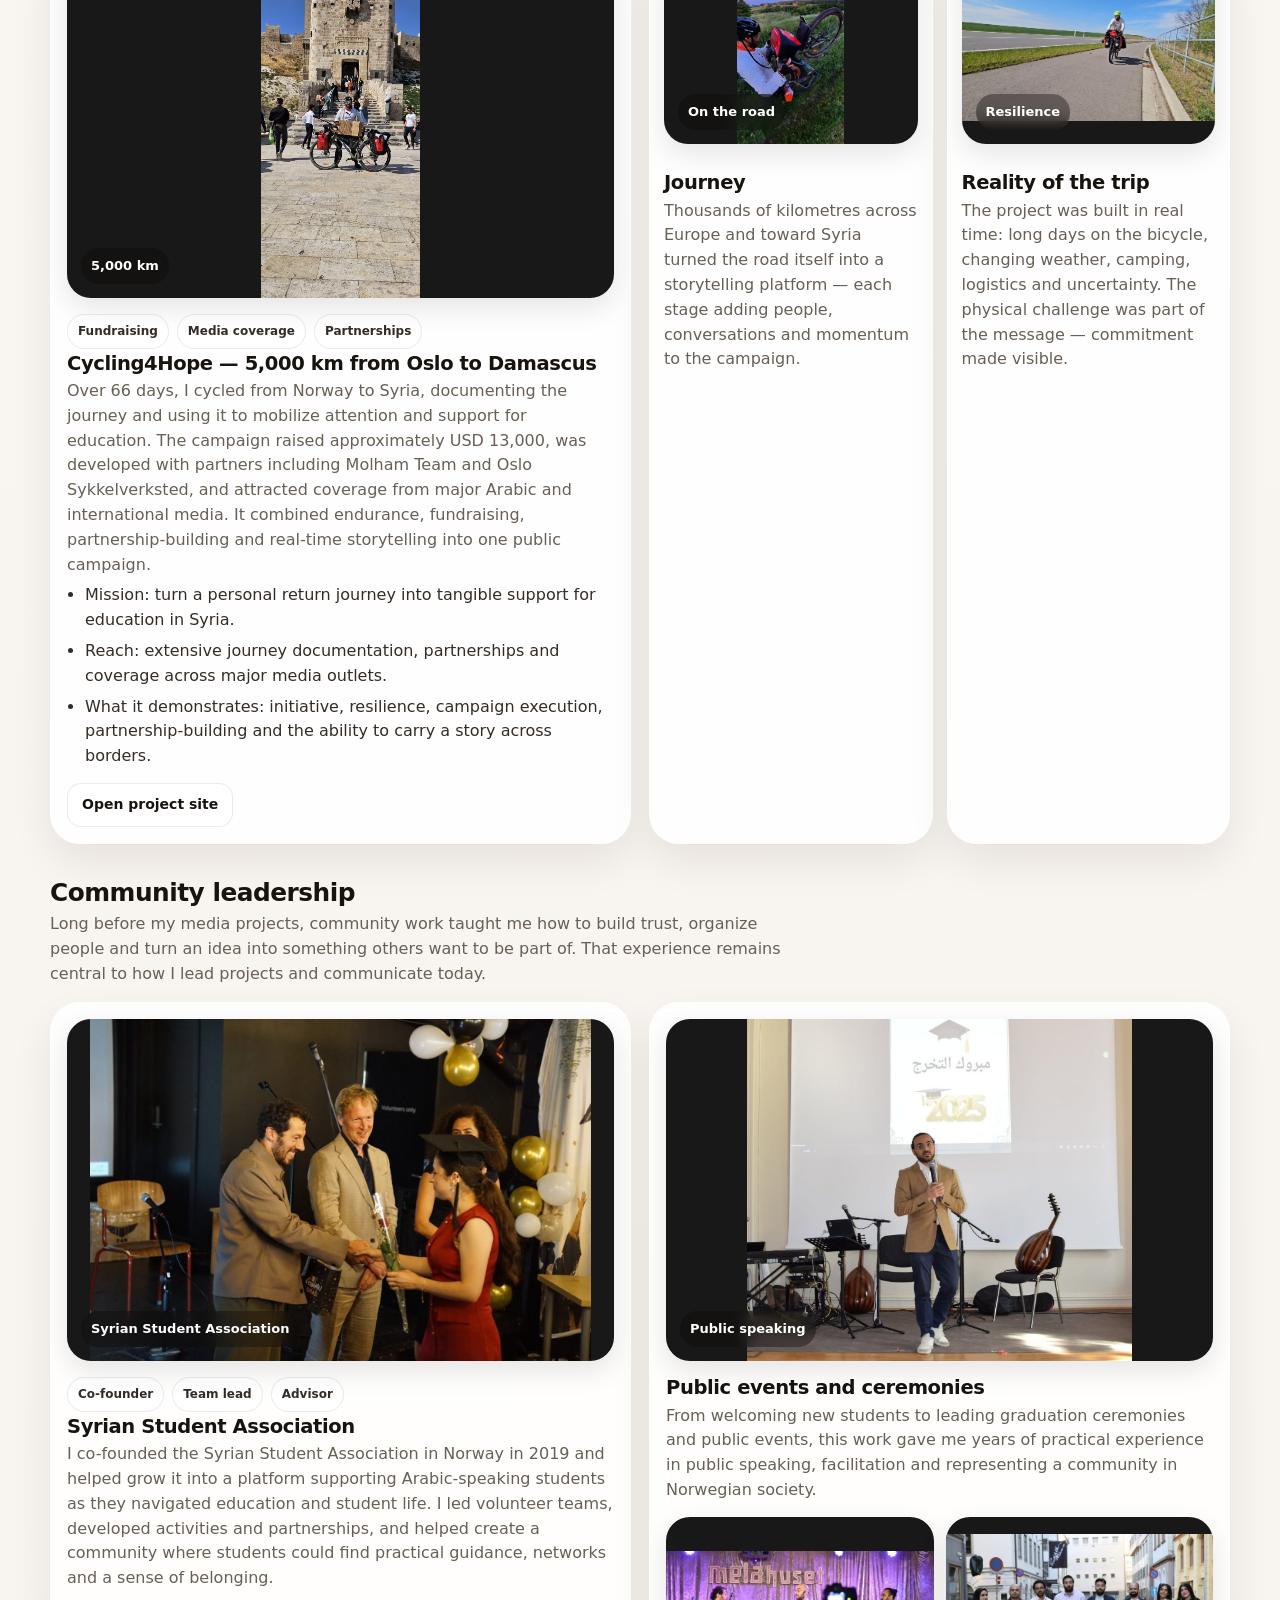
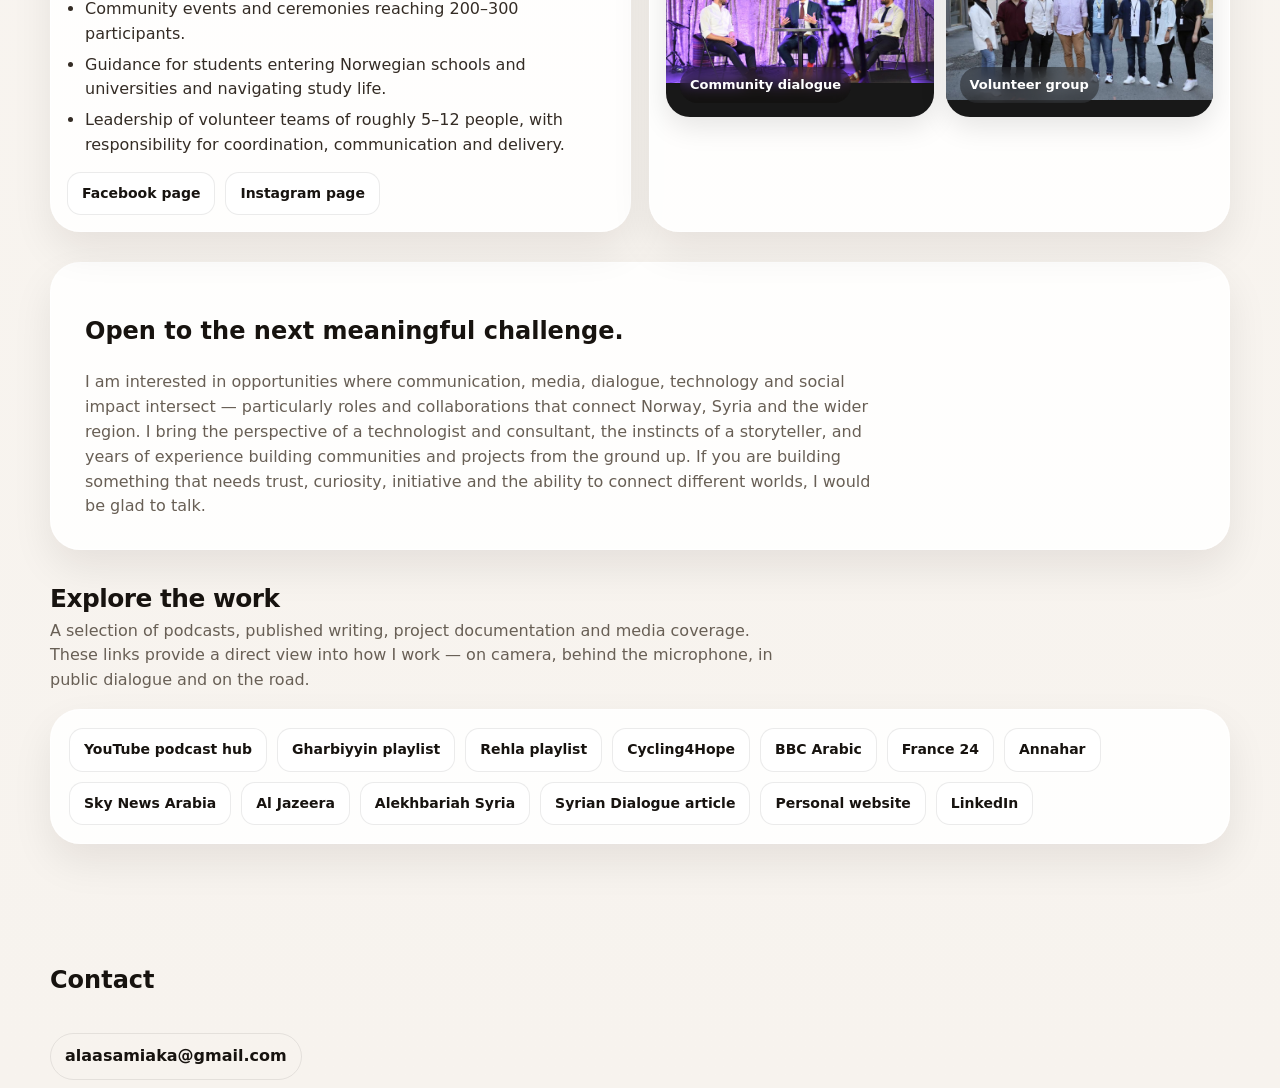
==== commit 195981db: "Add files via upload Fix image cropping and update contact email" ====
--- a/index.html
+++ b/index.html
@@ -1,17 +1,446 @@
-<!doctype html><html lang="en"><head><meta charset="utf-8"><meta name="viewport" content="width=device-width,initial-scale=1"><meta name="description" content="Alaa Same: solution consultant, project leader, storyteller and community builder."><meta name="theme-color" content="#15171c"><title>Alaa Same | Work, Stories & Impact</title><link rel="preconnect" href="https://fonts.googleapis.com"><link rel="preconnect" href="https://fonts.gstatic.com" crossorigin><link href="https://fonts.googleapis.com/css2?family=DM+Sans:wght@400;500;600;700&family=Manrope:wght@500;600;700;800&display=swap" rel="stylesheet"><link rel="stylesheet" href="assets/styles.css"><script defer src="assets/main.js"></script></head><body><div class="cursor-glow"></div><header><div class="wrap nav"><a class="logo" href="#top"><span>AS</span>Alaa Same</a><button class="menu" aria-expanded="false">Menu</button><nav><a href="#work">Work</a><a href="#journey">Journey</a><a href="#media">Media</a><a href="#dialogue">Dialogue</a><a href="#contact">Contact</a><a class="nav-cta" href="Alaa-Same-Akasha_en1.pdf">CV ↗</a></nav></div></header><main id="top">
-<section class="hero"><div class="hero-orbit orbit-a"></div><div class="hero-orbit orbit-b"></div><div class="wrap hero-grid"><div class="hero-copy reveal"><p class="eyebrow">Oslo · Technology · Leadership · Stories</p><h1>I connect <span class="word-swap" data-words="technology,people,ideas,communities">technology</span><br>with human progress.</h1><p class="lead">Solution consultant and project professional by work. Storyteller and community builder by instinct. I turn complex ideas into clear direction and ambitious stories into action.</p><div class="actions"><a class="button primary magnetic" href="#work">Explore the work</a><a class="button secondary" href="#contact">Start a conversation</a></div><div class="hero-proof"><span>Project delivery</span><span>Public dialogue</span><span>5,000 km journey</span><span>Podcast host</span></div></div><figure class="portrait reveal"><picture><source srcset="assets/images/profile-640.webp 640w, assets/images/profile-1280.webp 1280w" sizes="(max-width:900px) 90vw, 34vw"><img src="assets/images/profile.webp" alt="Black-and-white close-up portrait" fetchpriority="high"></picture><figcaption><i></i>Open to meaningful challenges</figcaption></figure></div><a class="scroll-cue" href="#work">Scroll to explore <span>↓</span></a></section>
-<section class="marquee" aria-label="Areas of work"><div><span>Solution consulting</span><b>✦</b><span>Project leadership</span><b>✦</b><span>Digital transformation</span><b>✦</b><span>Storytelling</span><b>✦</b><span>Community building</span><b>✦</b></div></section>
-<section class="work section" id="work"><div class="wrap"><div class="section-head reveal"><div><p class="eyebrow dark">Professional work</p><h2>Responsibility,<br>not just roles.</h2></div><p>Selected work in regulated and complex environments, where quality, stakeholder alignment and confident delivery matter.</p></div><div class="accordion">
-<article class="work-item reveal"><button><span>01</span><div><small>Brønnøysund Register Centre · Apollo</small><h3>Test Manager</h3></div><b>2025–2026</b><i>+</i></button><div class="work-detail"><p>Risk-based test leadership, cross-team coordination and traceable execution in a legally complex, mission-critical programme.</p><div><span>Quality</span><span>Risk</span><span>Delivery</span><span>Stakeholders</span></div></div></article>
-<article class="work-item reveal"><button><span>02</span><div><small>Finans Norge · METEOR</small><h3>Test Manager</h3></div><b>2023–2024</b><i>+</i></button><div class="work-detail"><p>Structured quality assurance across frontend, backend, interfaces and automation in the insurance domain.</p><div><span>Testing</span><span>Agile</span><span>Coordination</span></div></div></article>
-<article class="work-item reveal"><button><span>03</span><div><small>Møller Mobility Group</small><h3>Scrum Master & Strategy Consultant</h3></div><b>2022</b><i>+</i></button><div class="work-detail"><p>Facilitated a multidisciplinary team and helped shape a decision basis for connected-car opportunities and data-driven services.</p><div><span>Scrum</span><span>Strategy</span><span>Analysis</span></div></div></article>
-</div></div></section>
-<section class="journey section" id="journey"><div class="wrap"><div class="journey-title reveal"><p class="eyebrow">Signature project</p><h2>Cycling4Hope</h2><p>A personal return journey became a public campaign for education, connection and hope.</p></div><div class="journey-grid"><figure class="journey-main reveal gallery-item" data-full="assets/images/cycling-main.webp"><picture><source srcset="assets/images/cycling-main-640.webp 640w, assets/images/cycling-main-1280.webp 1280w"><img src="assets/images/cycling-main.webp" alt="Loaded touring bicycle and cyclist in front of a historic citadel" loading="lazy"></picture><figcaption>Oslo → Damascus</figcaption></figure><div class="journey-content reveal"><div class="counters"><div><strong data-count="5000">0</strong><span>kilometres</span></div><div><strong data-count="66">0</strong><span>days</span></div><div><strong data-count="13000" data-prefix="$">0</strong><span>raised</span></div></div><h3>A story carried across borders.</h3><p>The journey combined endurance, fundraising, partner coordination and real-time storytelling into one visible act of commitment.</p><a class="text-link" href="https://Cycling4Hope.com">Explore Cycling4Hope ↗</a><div class="journey-gallery"><figure class="gallery-item" data-full="assets/images/cycling-road.webp"><img src="assets/images/cycling-road.webp" alt="Loaded touring bicycle travelling along an open road" loading="lazy"><figcaption>On the road</figcaption></figure><figure class="gallery-item" data-full="assets/images/cycling-repair.webp"><img src="assets/images/cycling-repair.webp" alt="Repairing a loaded bicycle beside a field" loading="lazy"><figcaption>The reality</figcaption></figure></div></div></div></div></section>
-<section class="media section" id="media"><div class="wrap"><div class="section-head reveal"><div><p class="eyebrow dark">Media portfolio</p><h2>Ideas that move<br>through voices.</h2></div><p>Podcasting, public speaking and community projects that bridge language, research and lived experience.</p></div><div class="filters" role="group"><button class="active" data-filter="all">All</button><button data-filter="podcast">Podcasts</button><button data-filter="dialogue">Dialogue</button><button data-filter="leadership">Leadership</button></div><div class="media-grid">
-<article class="media-card feature reveal" data-category="podcast"><figure class="gallery-item" data-full="assets/images/podcast.webp"><img src="assets/images/podcast.webp" alt="Podcast recording with microphones" loading="lazy"></figure><div><p class="card-label">17 episodes · Host · Producer</p><h3>غربيين · Gharbiyyin</h3><p>Arabic-language conversations that translate research and specialist knowledge about the Middle East into accessible dialogue.</p><a href="https://www.youtube.com/@eastwest-0">Watch on YouTube ↗</a></div></article>
-<article class="media-card reveal" data-category="dialogue"><figure class="gallery-item" data-full="assets/images/dialogue.webp"><img src="assets/images/dialogue.webp" alt="Three participants in a recorded public discussion" loading="lazy"></figure><div><p class="card-label">Facilitator · Writer</p><h3>Syrian Dialogue</h3><p>Structured spaces for face-to-face disagreement, listening and civic trust.</p><a href="#dialogue">Explore the initiative ↓</a></div></article>
-<article class="media-card reveal" data-category="leadership"><figure class="gallery-item" data-full="assets/images/speaking.webp"><img src="assets/images/speaking.webp" alt="Speaker addressing an audience at a community event" loading="lazy"></figure><div><p class="card-label">Speaker · Community builder</p><h3>Public leadership</h3><p>Talks, events and volunteer initiatives that turn ideas into shared moments.</p></div></article>
-</div></div></section>
-<section class="dialogue section" id="dialogue"><div class="wrap dialogue-grid"><div class="dialogue-copy reveal"><p class="eyebrow">Featured publication</p><h2>The Syrian Dialogue</h2><p class="dialogue-intro">A practical experiment in making open disagreement a civic habit.</p><blockquote>“Dialogue builds trust where fear once ruled.”</blockquote><p>The article documents dialogue meetings in Oslo and Trondheim, organized roughly every two weeks around questions of identity, justice, democracy, reconciliation and Syria’s future.</p><div class="topic-cloud"><span>Identity</span><span>Justice</span><span>Democracy</span><span>Reconciliation</span><span>Civic trust</span></div><a class="button light magnetic" href="https://tidsskriftet-ip.no/index.php/intpol/article/view/7728/12454">Read the article ↗</a></div><div class="dialogue-visual reveal"><figure class="gallery-item" data-full="assets/images/community.webp"><img src="assets/images/community.webp" alt="Participants seated in a circle during a community dialogue" loading="lazy"></figure><div class="route"><div><i></i><strong>Oslo</strong><span>Political future, identity and institutions</span></div><div><i></i><strong>Trondheim</strong><span>Community support and organization</span></div></div></div></div></section>
-<section class="credentials section"><div class="wrap credential-grid reveal"><div><p class="eyebrow dark">Education & credentials</p><h2>Built to keep learning.</h2></div><div><article><span>Master’s</span><h3>Digital Economics and Management</h3><p>University of Oslo</p></article><article><span>Bachelor’s</span><h3>Informatics</h3><p>University of Oslo</p></article><div class="badges"><b>PRINCE2 Agile®</b><b>PSM</b><b>ISTQB®</b><b>AZ-900</b></div></div></div></section>
-<section class="contact section" id="contact"><div class="wrap contact-grid"><div class="reveal"><p class="eyebrow">Let’s connect</p><h2>Different worlds.<br>One conversation.</h2><p>I’m interested in meaningful work where technology, delivery, communication and social impact meet.</p></div><div class="contact-links reveal"><a href="https://www.linkedin.com/in/alaa-same/"><span>LinkedIn</span><b>Professional profile ↗</b></a><a href="https://www.youtube.com/@eastwest-0"><span>YouTube</span><b>Podcasts & conversations ↗</b></a><a href="https://www.instagram.com/alaa_sami8"><span>Instagram</span><b>Follow the journey ↗</b></a><a href="mailto:hello@alaasame.com"><span>Email</span><b>hello@alaasame.com ↗</b></a></div></div></section></main><footer><div class="wrap"><b>Alaa Same</b><span>Technology · Leadership · Stories · Impact</span><small>© <i data-year></i></small></div></footer><div class="lightbox" aria-hidden="true"><button aria-label="Close image">×</button><img alt="Expanded gallery image"></div></body></html>+<!DOCTYPE html>
+
+<html lang="en">
+<head>
+<meta charset="utf-8"/>
+<meta content="width=device-width, initial-scale=1" name="viewport"/>
+<title>Alaa Same - Media Portfolio</title>
+<style>
+    :root {
+      --bg: #f7f3ee;
+      --surface: rgba(255,255,255,.88);
+      --text: #17130f;
+      --muted: #685f55;
+      --line: rgba(0,0,0,.08);
+      --accent: #9b6130;
+      --accent2: #4d7075;
+      --shadow: 0 18px 40px rgba(24, 18, 12, .08);
+      --radius: 26px;
+      --max: 1180px;
+    }
+    * { box-sizing: border-box; }
+    html { scroll-behavior: smooth; }
+    body {
+      margin: 0;
+      font-family: Inter, ui-sans-serif, system-ui, -apple-system, BlinkMacSystemFont, "Segoe UI", Helvetica, Arial, sans-serif;
+      color: var(--text);
+      background:
+        radial-gradient(circle at top left, rgba(155,97,48,.11), transparent 28%),
+        radial-gradient(circle at top right, rgba(77,112,117,.10), transparent 24%),
+        linear-gradient(180deg, #fbf8f4 0%, var(--bg) 100%);
+      line-height: 1.55;
+      -webkit-font-smoothing: antialiased;
+      text-rendering: optimizeLegibility;
+    }
+    a { color: inherit; text-decoration: none; }
+    img { display:block; width:100%; height:100%; object-fit:cover; }
+    .wrap { width: min(var(--max), calc(100% - 28px)); margin: 0 auto; }
+    .topbar {
+      position: sticky; top: 0; z-index: 20;
+      backdrop-filter: blur(14px);
+      background: rgba(247,243,238,.85);
+      border-bottom: 1px solid rgba(0,0,0,.05);
+    }
+    .nav {
+      display:flex; align-items:center; justify-content:space-between; gap:18px;
+      padding: 15px 0;
+    }
+    .brand { font-weight: 850; letter-spacing: .2px; font-size: 18px; line-height: 1.1; }
+    .brand small { display:block; margin-top: 4px; color: var(--muted); font-size: 13px; font-weight: 650; }
+    .navlinks { display:flex; flex-wrap:wrap; gap: 10px; justify-content:flex-end; }
+    .navlinks a {
+      padding: 10px 14px; border: 1px solid var(--line); border-radius: 999px;
+      background: rgba(255,255,255,.76);
+      color: #473f37; font-size: 14px; font-weight: 700;
+      transition: .18s ease;
+    }
+    .navlinks a:hover { transform: translateY(-1px); border-color: rgba(155,97,48,.22); }
+
+    .hero { padding: 28px 0 16px; }
+    .hero-grid { display:grid; grid-template-columns: 1fr; gap: 22px; align-items: stretch; }
+    .panel {
+      background: var(--surface);
+      border: 1px solid rgba(255,255,255,.8);
+      border-radius: 30px;
+      box-shadow: var(--shadow);
+      overflow: hidden;
+    }
+    .hero-copy { padding: 48px 52px 42px; position:relative; }
+    .hero-copy::after { content:""; position:absolute; width:260px; height:260px; right:-70px; top:-90px; border-radius:50%; background:radial-gradient(circle, rgba(77,112,117,.14), rgba(77,112,117,0) 68%); pointer-events:none; }
+    .hero-intro { display:grid; grid-template-columns:minmax(0,1.45fr) minmax(280px,.55fr); gap:44px; align-items:end; position:relative; z-index:1; }
+    .hero-main { min-width:0; }
+    .hero-side { border-left:1px solid var(--line); padding-left:28px; color:var(--muted); font-size:.98rem; }
+    .hero-side strong { display:block; color:var(--text); font-size:1.02rem; margin-bottom:8px; }
+    .eyebrow {
+      display:inline-flex; align-items:center; gap:8px;
+      padding: 8px 12px; border-radius: 999px;
+      background: rgba(155,97,48,.11); color: var(--accent);
+      font-size: 13px; font-weight: 800; letter-spacing: .02em;
+    }
+    h1 {
+      margin: 16px 0 12px;
+      font-size: clamp(2.2rem, 4vw, 4.2rem);
+      line-height: .98;
+      letter-spacing: -.04em;
+      max-width: 17ch;
+    }
+    .subtitle { margin: 0 0 24px; color: var(--muted); font-size: 1.08rem; max-width: 68ch; }
+    .hero-kicker { margin:0 0 8px; font-size:.78rem; letter-spacing:.16em; text-transform:uppercase; font-weight:850; color:var(--accent2); }
+    .stats { display:flex; flex-wrap:wrap; gap: 10px; margin: 0 0 22px; }
+    .chip {
+      display:inline-flex; align-items:center; gap:8px; padding: 10px 14px;
+      border-radius: 999px; background:#fff; border: 1px solid var(--line);
+      font-size: 14px; font-weight: 700; color: #2c2520;
+    }
+    .chip strong { color: var(--accent); }
+    .cta-row { display:flex; flex-wrap:wrap; gap: 12px; }
+    .btn {
+      display:inline-flex; align-items:center; gap:8px;
+      padding: 12px 16px; border-radius: 14px; font-weight: 800; font-size: 14px;
+      border: 1px solid transparent; transition: .18s ease; min-height: 44px;
+    }
+    .btn:hover { transform: translateY(-1px); }
+    .btn.primary { background: linear-gradient(135deg, var(--accent), #b7743d); color: #fff; }
+    .btn.secondary { background: #fff; border-color: var(--line); }
+
+    .hero-visual { padding: 18px; }
+    .hero-mosaic { display:grid; grid-template-columns: repeat(3, minmax(0,1fr)); gap: 14px; height: auto; min-height: 0; }
+    .hero-mosaic .big { grid-row: auto; }
+    .hero-mosaic .image-card { min-height: 0; aspect-ratio: 4 / 3; }
+    .hero-mosaic .image-card img { width:100%; height:100%; object-fit:contain; background:#eee; }
+    .image-card {
+      position: relative; border-radius: 24px; overflow:hidden; background: #ddd;
+      box-shadow: 0 10px 28px rgba(0,0,0,.10); min-height: 220px;
+    }
+    .image-card .label {
+      position:absolute; left: 14px; bottom: 14px; z-index: 2;
+      padding: 8px 10px; border-radius: 999px; background: rgba(15, 12, 10, .38);
+      color: #fff; backdrop-filter: blur(8px); font-size: 13px; font-weight: 800;
+    }
+
+    section { padding: 22px 0 8px; }
+    .section-head { display:flex; justify-content:space-between; align-items:end; gap: 18px; margin-bottom: 16px; }
+    .section-head h2 { margin: 0; font-size: 1.55rem; letter-spacing: -.02em; }
+    .section-head p { margin: 0; color: var(--muted); max-width: 72ch; }
+
+    .grid-2 { display:grid; grid-template-columns: repeat(2, minmax(0,1fr)); gap: 18px; }
+    .grid-3 { display:grid; grid-template-columns: repeat(3, minmax(0,1fr)); gap: 16px; }
+
+    .story {
+      padding: 16px;
+      display:flex; flex-direction:column; gap: 12px;
+    }
+    .story .photo { aspect-ratio: 16 / 10; }
+    .story h3 { margin: 0; font-size: 1.22rem; letter-spacing: -.02em; }
+    .story p { margin: 0; color: var(--muted); }
+    .pills { display:flex; flex-wrap:wrap; gap: 8px; margin-top: 4px; }
+    .pill {
+      display:inline-flex; align-items:center; gap: 8px;
+      padding: 7px 10px; border-radius: 999px; background: #fff; border: 1px solid var(--line);
+      font-size: 12px; font-weight: 800; color: #342d27;
+    }
+    .points { margin: 0; padding-left: 18px; color: #342c25; }
+    .points li { margin: 6px 0; }
+
+    .media-box {
+      padding: 18px; display:grid; grid-template-columns: 1.2fr .8fr; gap: 18px; align-items: stretch;
+    }
+    .quote {
+      padding: 14px 16px; border-left: 4px solid var(--accent2); background: rgba(77,112,117,.08);
+      border-radius: 16px; color: #263033; margin: 14px 0 16px;
+    }
+    .buttons { display:flex; flex-wrap:wrap; gap: 10px; margin-top: 14px; }
+    .link-btn {
+      display:inline-flex; align-items:center; gap:8px; padding: 10px 14px; border-radius: 14px;
+      background: #fff; border: 1px solid var(--line); font-size: 14px; font-weight: 800;
+      transition: .18s ease; min-height: 42px;
+    }
+    .link-btn:hover { transform: translateY(-1px); border-color: rgba(155,97,48,.24); }
+    .right-grid { display:grid; grid-template-columns: 1fr 1fr; gap: 12px; align-content:start; }
+    .thumb {
+      position:relative; overflow:hidden; border-radius: 22px; background:#ddd; aspect-ratio: 1 / 1;
+      box-shadow: 0 10px 24px rgba(0,0,0,.08);
+    }
+    .thumb .label {
+      position:absolute; left: 10px; top: 10px; padding: 7px 9px; border-radius: 999px;
+      background: rgba(0,0,0,.34); color: #fff; font-size: 12px; font-weight: 800; backdrop-filter: blur(6px);
+    }
+
+    .footer { padding: 24px 0 44px; color: var(--muted); font-size: 14px; }
+    .note { margin-top: 10px; padding: 14px 16px; border-radius: 16px; background: rgba(155,97,48,.08); color: #51361e; }
+
+    @media (max-width: 980px) {
+      .hero-grid, .grid-2, .grid-3, .media-box { grid-template-columns: 1fr; }
+      .hero-mosaic { min-height: 0; grid-template-columns: repeat(3, minmax(0,1fr)); }
+      .hero-mosaic .big { grid-row: auto; }
+      .right-grid { grid-template-columns: 1fr 1fr; }
+    }
+    @media (max-width: 640px) {
+      .wrap { width: min(var(--max), calc(100% - 20px)); }
+      .nav { flex-direction: column; align-items:flex-start; }
+      .navlinks { justify-content:flex-start; }
+      .hero-copy { padding: 24px 20px; }
+      .hero-intro { grid-template-columns:1fr; gap:22px; }
+      .hero-side { border-left:0; border-top:1px solid var(--line); padding:20px 0 0; }
+      .hero-visual { padding: 12px; }
+      .hero-mosaic { grid-template-columns: 1fr; }
+      h1 { font-size: 2.2rem; max-width:none; }
+      .subtitle { font-size: 1rem; }
+      .section-head { flex-direction:column; align-items:flex-start; }
+      .right-grid { grid-template-columns: 1fr; }
+    }
+
+    /* Corrections: preserve full people/groups in media images; avoid destructive crops */
+    .image-card img { object-fit: contain !important; object-position: center center !important; background:#181818; }
+    .hero-mosaic .image-card.big { aspect-ratio:16 / 9; }
+    .hero-mosaic .image-card.big img { object-fit:contain !important; }
+    .image-card { min-height:0; }
+    .contact-email { display:inline-flex; margin-top:14px; padding:10px 14px; border:1px solid var(--line); border-radius:999px; font-weight:800; }
+    .contact-email:hover { color:var(--accent); border-color:var(--accent); }
+    @media(max-width:740px){ .hero-mosaic .image-card.big{aspect-ratio:16 / 10} .image-card img{max-height:76vh} }
+</style>
+</head>
+<body>
+<div class="topbar">
+<div class="wrap nav">
+<div class="brand">Alaa Same<br/><small>Media · Dialogue · Storytelling · Social Impact</small></div>
+<div class="navlinks">
+<a href="#podcasts">Podcasts</a>
+<a href="#dialogue">Dialogue</a>
+<a href="#cycling">Cycling4Hope</a>
+<a href="#community">Community</a>
+<a href="#links">Links</a>
+</div>
+</div>
+</div>
+<main class="wrap">
+<section class="hero">
+<div class="hero-grid">
+<article class="panel hero-copy">
+<div class="hero-intro">
+<div class="hero-main">
+<p class="hero-kicker">Alaa Sami Akasha · Media Portfolio</p>
+<span class="eyebrow">Podcaster • Moderator • Storyteller • Community Builder</span>
+<h1>I turn lived experience into stories, dialogue and action.</h1>
+<p class="subtitle">My work sits where media, public dialogue and social impact meet. I create conversations that make complex ideas human, preserve stories that deserve to be remembered, and build projects that bring people together across borders. From podcast studios in Norway to dialogue rooms with Syrians and a 5,000-kilometre journey from Oslo to Damascus, I use storytelling as a way to connect people, ideas and possibilities.</p>
+</div>
+<div class="hero-side">
+<strong>From Damascus to Oslo — and back by bicycle.</strong>
+              One of those stories became a 5,000-kilometre bicycle journey from Oslo to Damascus — a public media and fundraising initiative created to support education in Syria and bring people into the story along the way.
+            </div>
+</div>
+<div class="stats">
+<div class="chip"><strong>17</strong> episodes - غربيين</div>
+<div class="chip"><strong>14</strong> episodes - رحلة</div>
+<div class="chip"><strong>Article</strong> in Internasjonal Politikk</div>
+<div class="chip"><strong>5,000 km</strong> Cycling4Hope</div>
+<div class="chip"><strong>13,000 USD</strong> raised</div>
+</div>
+<div class="cta-row">
+<a class="btn primary" href="#podcasts">Start with podcasts</a>
+<a class="btn secondary" href="#links">Open all links</a>
+</div>
+</article>
+<aside class="panel hero-visual">
+<div class="hero-mosaic">
+<div class="image-card big"><img alt="Podcast interview - Gharbiyyin" src="assets/images/gharbiyyin-full.jpg" style="object-position:50% 42%;"/><div class="label">غربيين / Gharbiyyin</div></div>
+<div class="image-card"><img alt="Podcast guest portrait - Rehla" src="[data-uri]" style="object-position:50% 34%;"/><div class="label">رحلة / Rehla</div></div>
+<div class="image-card"><img alt="Syrian dialogue event" src="[data-uri]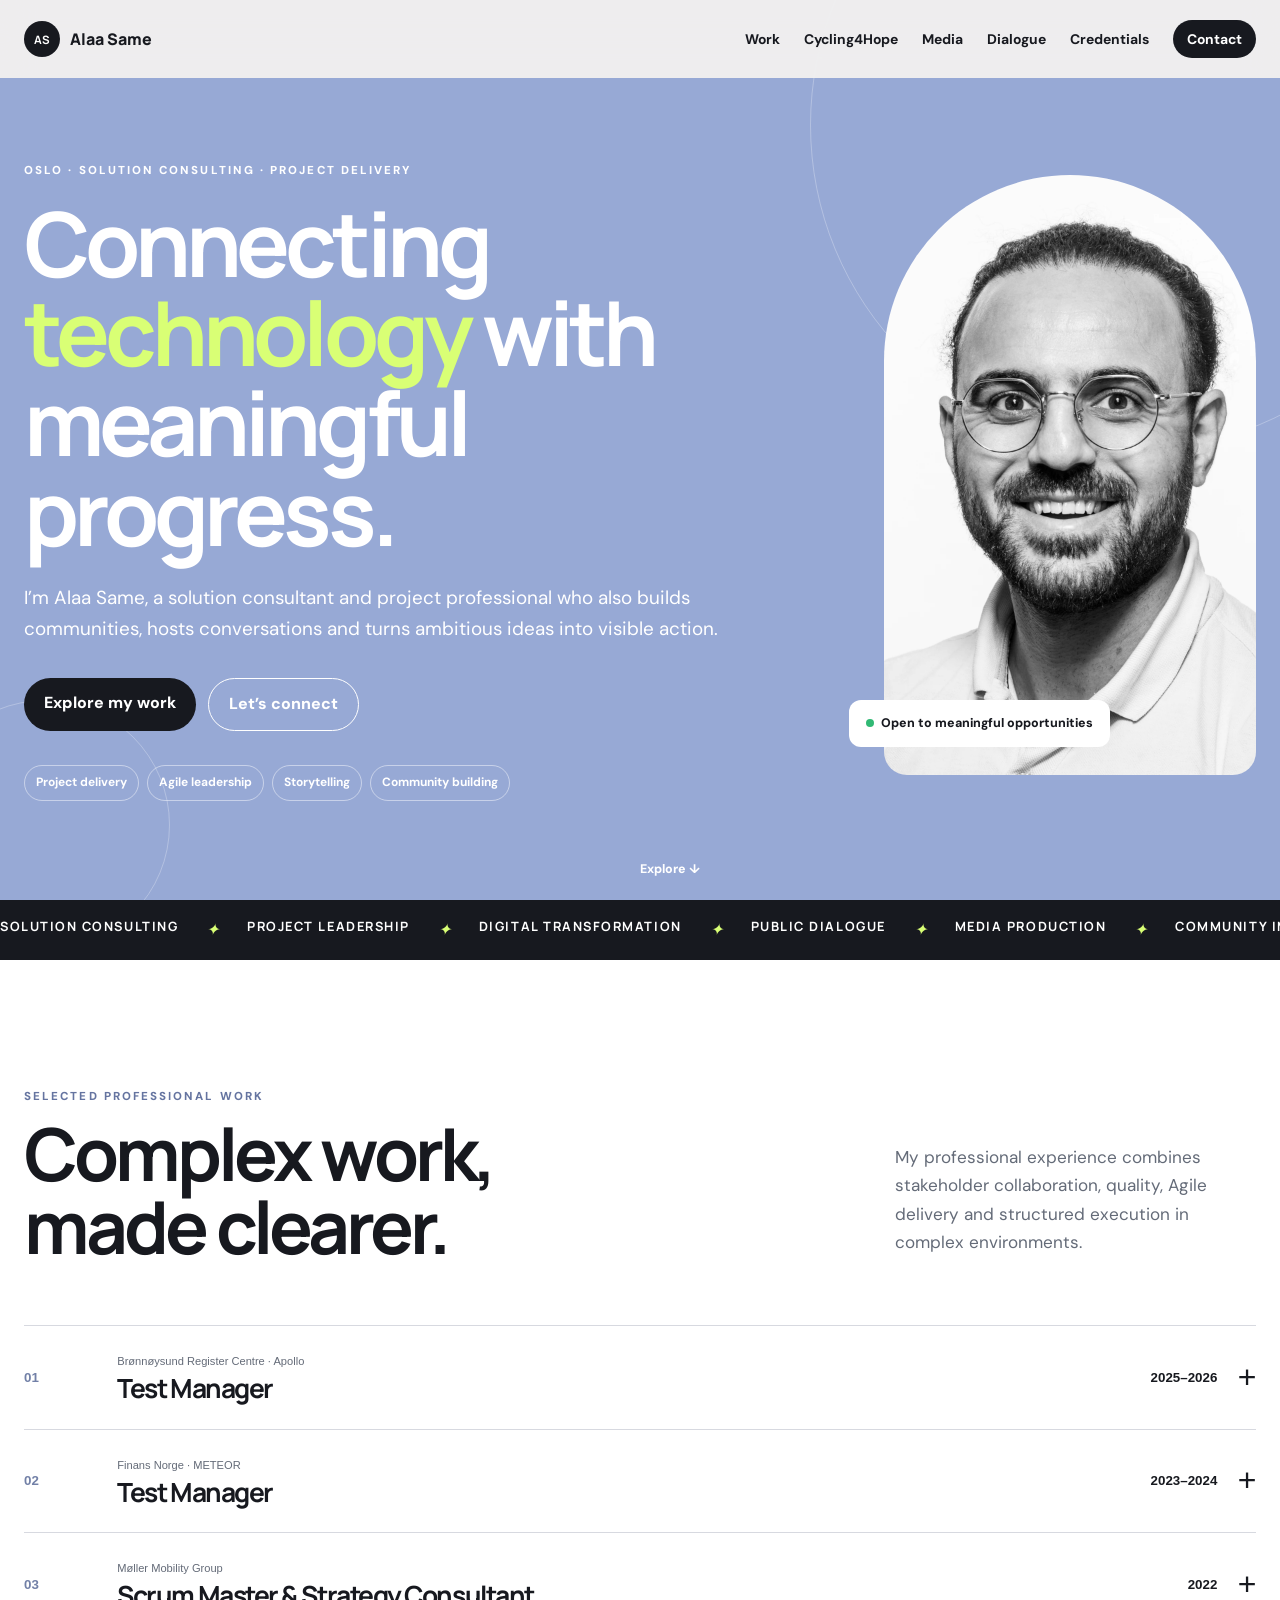
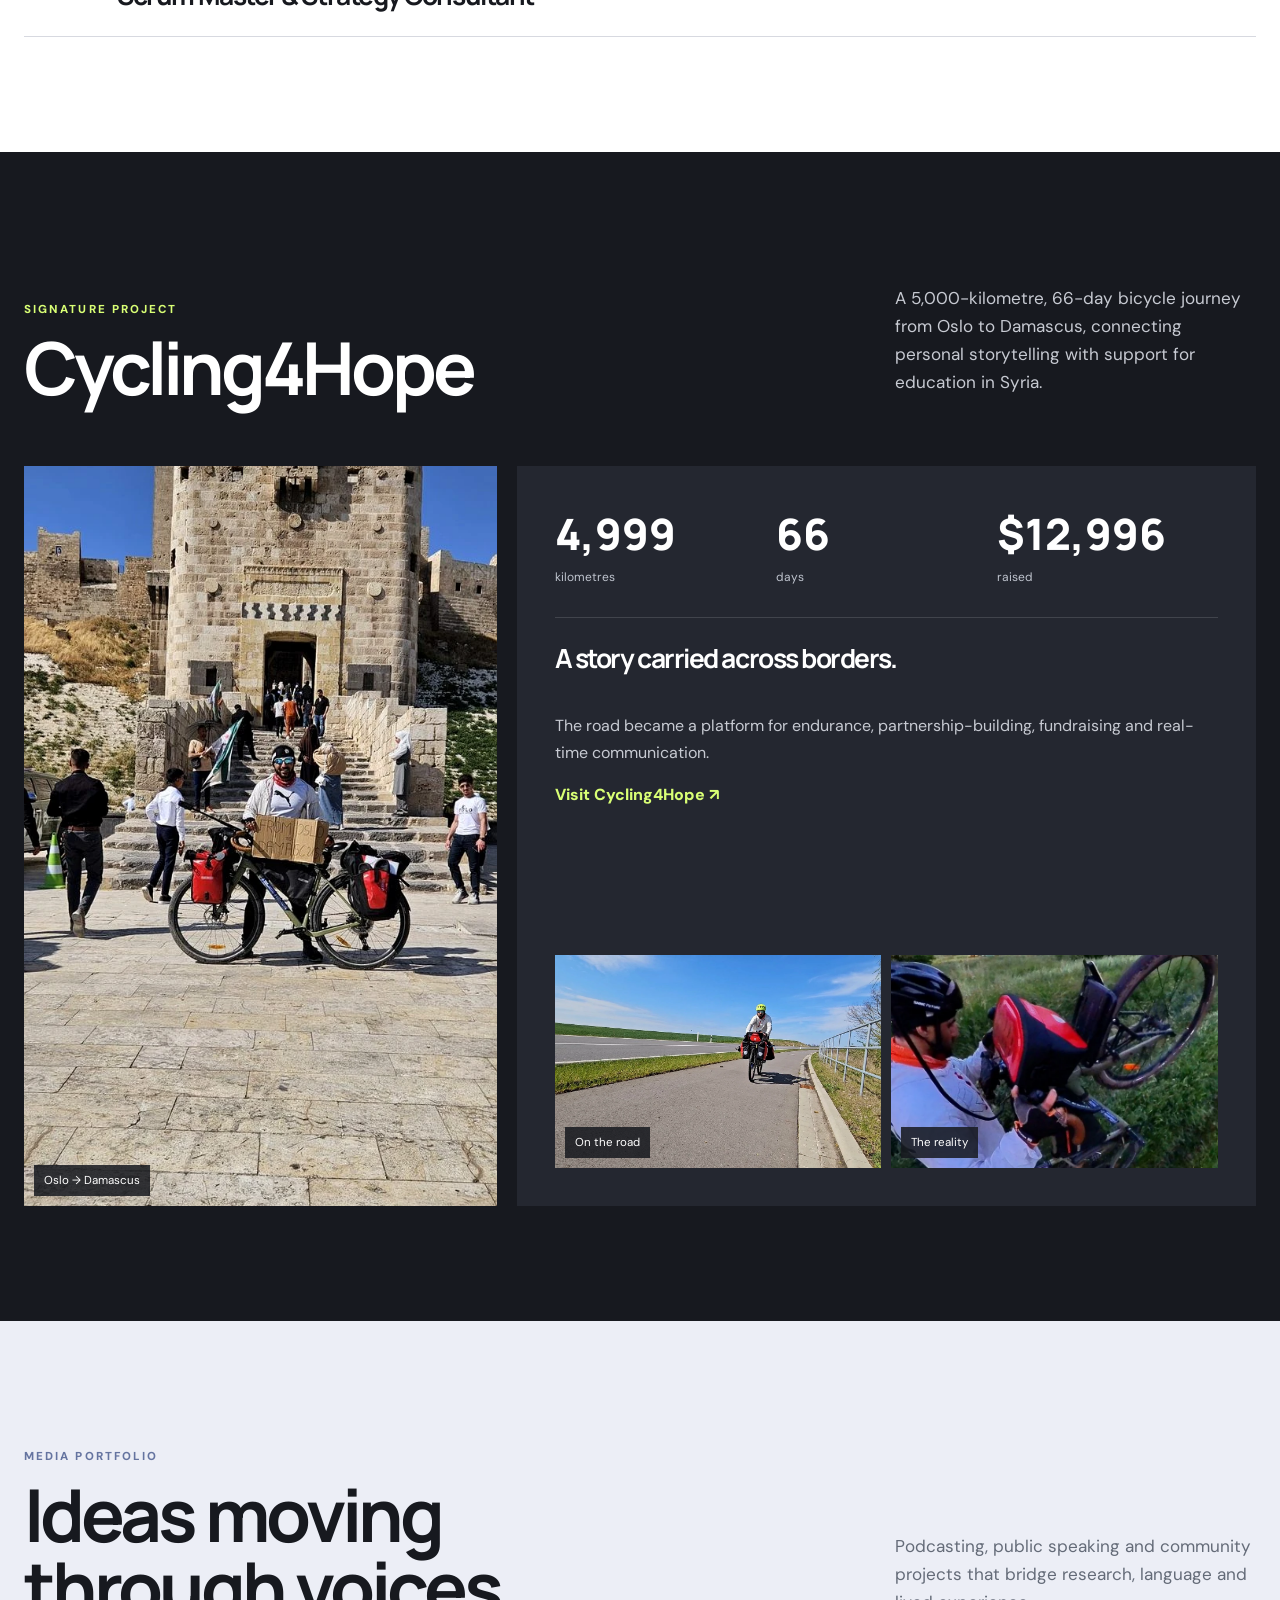
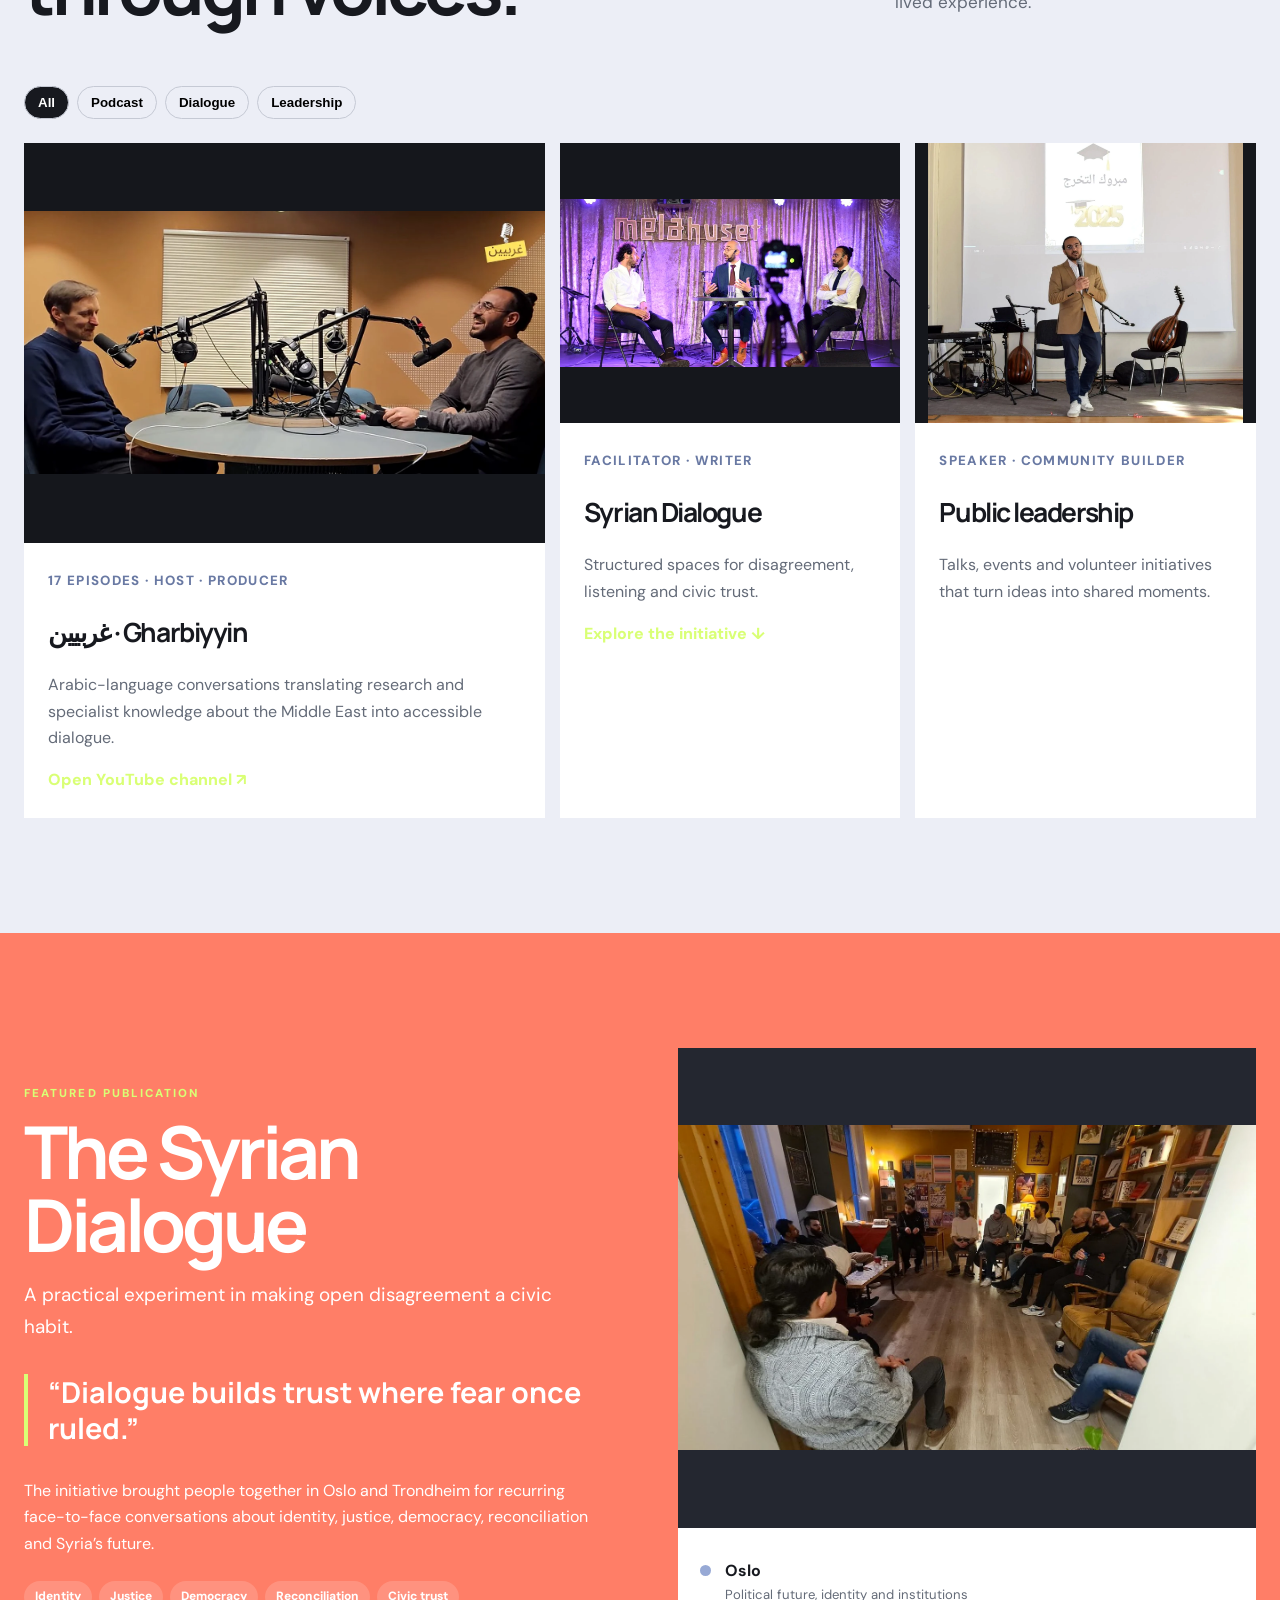
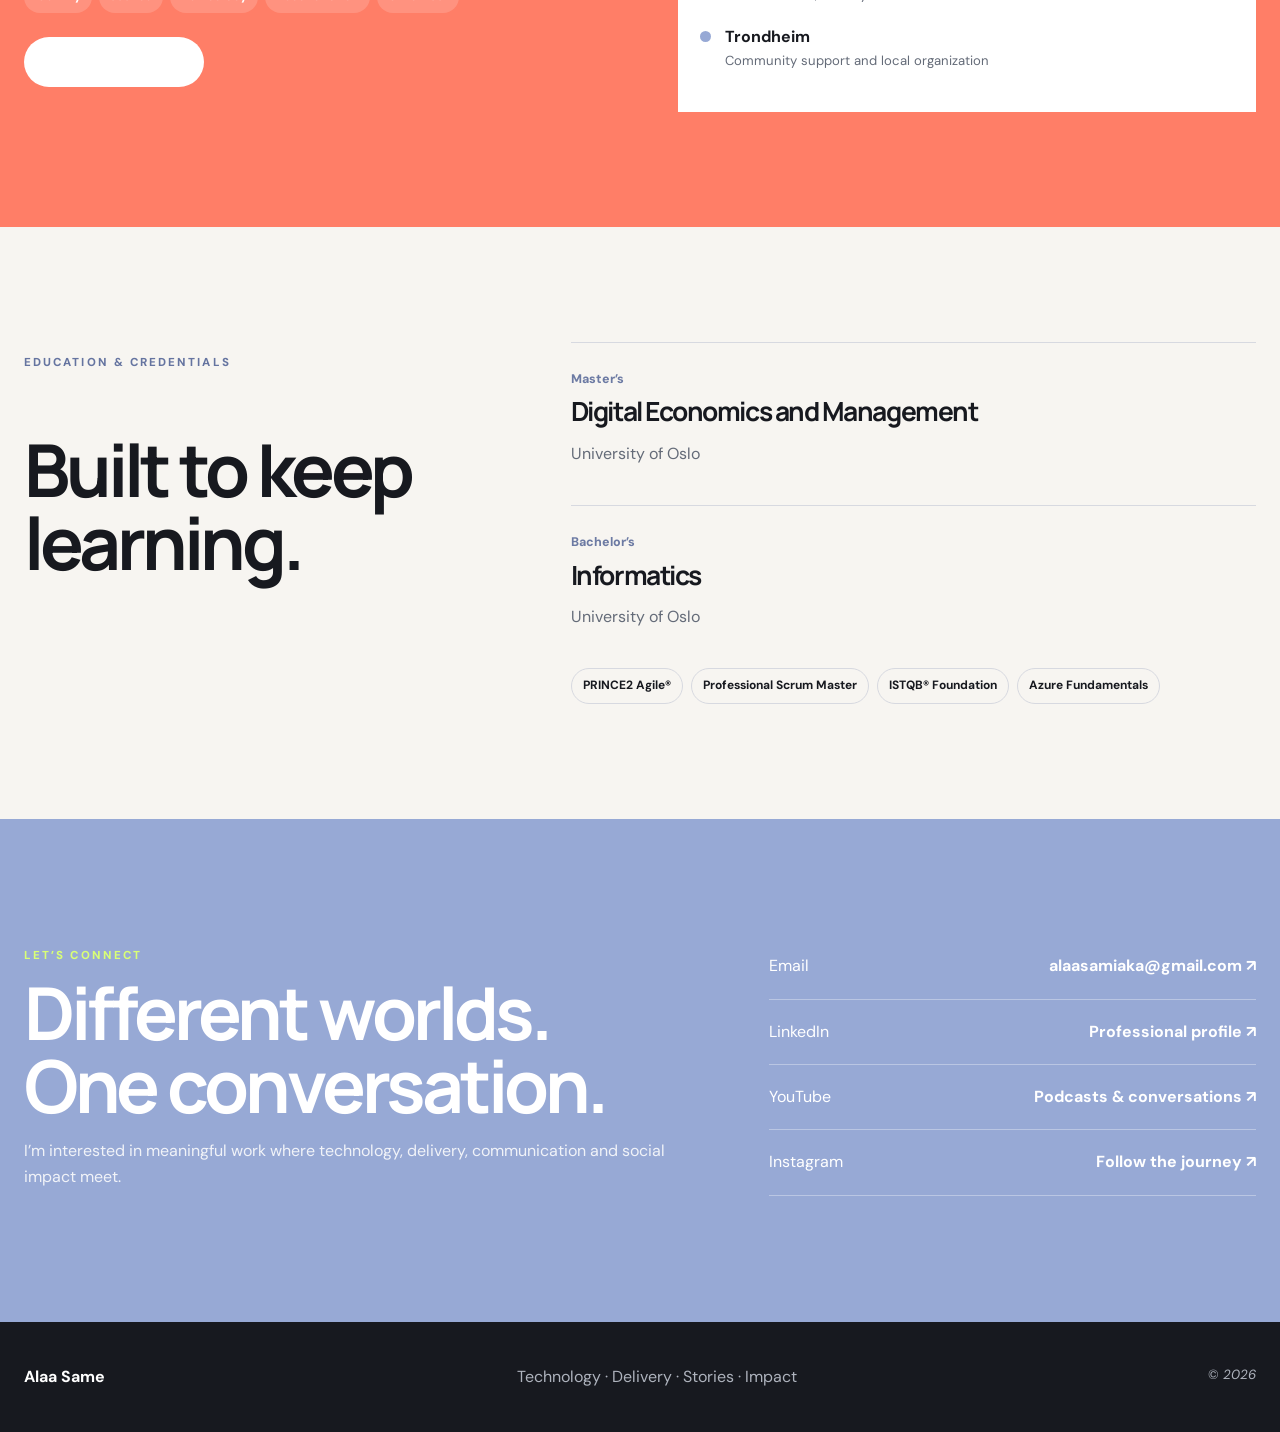
==== commit 6f72a10e: "Add files via upload Build final interactive portfolio homepage" ====
--- a/index.html
+++ b/index.html
@@ -1,446 +1,15 @@
-<!DOCTYPE html>
-
-<html lang="en">
-<head>
-<meta charset="utf-8"/>
-<meta content="width=device-width, initial-scale=1" name="viewport"/>
-<title>Alaa Same - Media Portfolio</title>
-<style>
-    :root {
-      --bg: #f7f3ee;
-      --surface: rgba(255,255,255,.88);
-      --text: #17130f;
-      --muted: #685f55;
-      --line: rgba(0,0,0,.08);
-      --accent: #9b6130;
-      --accent2: #4d7075;
-      --shadow: 0 18px 40px rgba(24, 18, 12, .08);
-      --radius: 26px;
-      --max: 1180px;
-    }
-    * { box-sizing: border-box; }
-    html { scroll-behavior: smooth; }
-    body {
-      margin: 0;
-      font-family: Inter, ui-sans-serif, system-ui, -apple-system, BlinkMacSystemFont, "Segoe UI", Helvetica, Arial, sans-serif;
-      color: var(--text);
-      background:
-        radial-gradient(circle at top left, rgba(155,97,48,.11), transparent 28%),
-        radial-gradient(circle at top right, rgba(77,112,117,.10), transparent 24%),
-        linear-gradient(180deg, #fbf8f4 0%, var(--bg) 100%);
-      line-height: 1.55;
-      -webkit-font-smoothing: antialiased;
-      text-rendering: optimizeLegibility;
-    }
-    a { color: inherit; text-decoration: none; }
-    img { display:block; width:100%; height:100%; object-fit:cover; }
-    .wrap { width: min(var(--max), calc(100% - 28px)); margin: 0 auto; }
-    .topbar {
-      position: sticky; top: 0; z-index: 20;
-      backdrop-filter: blur(14px);
-      background: rgba(247,243,238,.85);
-      border-bottom: 1px solid rgba(0,0,0,.05);
-    }
-    .nav {
-      display:flex; align-items:center; justify-content:space-between; gap:18px;
-      padding: 15px 0;
-    }
-    .brand { font-weight: 850; letter-spacing: .2px; font-size: 18px; line-height: 1.1; }
-    .brand small { display:block; margin-top: 4px; color: var(--muted); font-size: 13px; font-weight: 650; }
-    .navlinks { display:flex; flex-wrap:wrap; gap: 10px; justify-content:flex-end; }
-    .navlinks a {
-      padding: 10px 14px; border: 1px solid var(--line); border-radius: 999px;
-      background: rgba(255,255,255,.76);
-      color: #473f37; font-size: 14px; font-weight: 700;
-      transition: .18s ease;
-    }
-    .navlinks a:hover { transform: translateY(-1px); border-color: rgba(155,97,48,.22); }
-
-    .hero { padding: 28px 0 16px; }
-    .hero-grid { display:grid; grid-template-columns: 1fr; gap: 22px; align-items: stretch; }
-    .panel {
-      background: var(--surface);
-      border: 1px solid rgba(255,255,255,.8);
-      border-radius: 30px;
-      box-shadow: var(--shadow);
-      overflow: hidden;
-    }
-    .hero-copy { padding: 48px 52px 42px; position:relative; }
-    .hero-copy::after { content:""; position:absolute; width:260px; height:260px; right:-70px; top:-90px; border-radius:50%; background:radial-gradient(circle, rgba(77,112,117,.14), rgba(77,112,117,0) 68%); pointer-events:none; }
-    .hero-intro { display:grid; grid-template-columns:minmax(0,1.45fr) minmax(280px,.55fr); gap:44px; align-items:end; position:relative; z-index:1; }
-    .hero-main { min-width:0; }
-    .hero-side { border-left:1px solid var(--line); padding-left:28px; color:var(--muted); font-size:.98rem; }
-    .hero-side strong { display:block; color:var(--text); font-size:1.02rem; margin-bottom:8px; }
-    .eyebrow {
-      display:inline-flex; align-items:center; gap:8px;
-      padding: 8px 12px; border-radius: 999px;
-      background: rgba(155,97,48,.11); color: var(--accent);
-      font-size: 13px; font-weight: 800; letter-spacing: .02em;
-    }
-    h1 {
-      margin: 16px 0 12px;
-      font-size: clamp(2.2rem, 4vw, 4.2rem);
-      line-height: .98;
-      letter-spacing: -.04em;
-      max-width: 17ch;
-    }
-    .subtitle { margin: 0 0 24px; color: var(--muted); font-size: 1.08rem; max-width: 68ch; }
-    .hero-kicker { margin:0 0 8px; font-size:.78rem; letter-spacing:.16em; text-transform:uppercase; font-weight:850; color:var(--accent2); }
-    .stats { display:flex; flex-wrap:wrap; gap: 10px; margin: 0 0 22px; }
-    .chip {
-      display:inline-flex; align-items:center; gap:8px; padding: 10px 14px;
-      border-radius: 999px; background:#fff; border: 1px solid var(--line);
-      font-size: 14px; font-weight: 700; color: #2c2520;
-    }
-    .chip strong { color: var(--accent); }
-    .cta-row { display:flex; flex-wrap:wrap; gap: 12px; }
-    .btn {
-      display:inline-flex; align-items:center; gap:8px;
-      padding: 12px 16px; border-radius: 14px; font-weight: 800; font-size: 14px;
-      border: 1px solid transparent; transition: .18s ease; min-height: 44px;
-    }
-    .btn:hover { transform: translateY(-1px); }
-    .btn.primary { background: linear-gradient(135deg, var(--accent), #b7743d); color: #fff; }
-    .btn.secondary { background: #fff; border-color: var(--line); }
-
-    .hero-visual { padding: 18px; }
-    .hero-mosaic { display:grid; grid-template-columns: repeat(3, minmax(0,1fr)); gap: 14px; height: auto; min-height: 0; }
-    .hero-mosaic .big { grid-row: auto; }
-    .hero-mosaic .image-card { min-height: 0; aspect-ratio: 4 / 3; }
-    .hero-mosaic .image-card img { width:100%; height:100%; object-fit:contain; background:#eee; }
-    .image-card {
-      position: relative; border-radius: 24px; overflow:hidden; background: #ddd;
-      box-shadow: 0 10px 28px rgba(0,0,0,.10); min-height: 220px;
-    }
-    .image-card .label {
-      position:absolute; left: 14px; bottom: 14px; z-index: 2;
-      padding: 8px 10px; border-radius: 999px; background: rgba(15, 12, 10, .38);
-      color: #fff; backdrop-filter: blur(8px); font-size: 13px; font-weight: 800;
-    }
-
-    section { padding: 22px 0 8px; }
-    .section-head { display:flex; justify-content:space-between; align-items:end; gap: 18px; margin-bottom: 16px; }
-    .section-head h2 { margin: 0; font-size: 1.55rem; letter-spacing: -.02em; }
-    .section-head p { margin: 0; color: var(--muted); max-width: 72ch; }
-
-    .grid-2 { display:grid; grid-template-columns: repeat(2, minmax(0,1fr)); gap: 18px; }
-    .grid-3 { display:grid; grid-template-columns: repeat(3, minmax(0,1fr)); gap: 16px; }
-
-    .story {
-      padding: 16px;
-      display:flex; flex-direction:column; gap: 12px;
-    }
-    .story .photo { aspect-ratio: 16 / 10; }
-    .story h3 { margin: 0; font-size: 1.22rem; letter-spacing: -.02em; }
-    .story p { margin: 0; color: var(--muted); }
-    .pills { display:flex; flex-wrap:wrap; gap: 8px; margin-top: 4px; }
-    .pill {
-      display:inline-flex; align-items:center; gap: 8px;
-      padding: 7px 10px; border-radius: 999px; background: #fff; border: 1px solid var(--line);
-      font-size: 12px; font-weight: 800; color: #342d27;
-    }
-    .points { margin: 0; padding-left: 18px; color: #342c25; }
-    .points li { margin: 6px 0; }
-
-    .media-box {
-      padding: 18px; display:grid; grid-template-columns: 1.2fr .8fr; gap: 18px; align-items: stretch;
-    }
-    .quote {
-      padding: 14px 16px; border-left: 4px solid var(--accent2); background: rgba(77,112,117,.08);
-      border-radius: 16px; color: #263033; margin: 14px 0 16px;
-    }
-    .buttons { display:flex; flex-wrap:wrap; gap: 10px; margin-top: 14px; }
-    .link-btn {
-      display:inline-flex; align-items:center; gap:8px; padding: 10px 14px; border-radius: 14px;
-      background: #fff; border: 1px solid var(--line); font-size: 14px; font-weight: 800;
-      transition: .18s ease; min-height: 42px;
-    }
-    .link-btn:hover { transform: translateY(-1px); border-color: rgba(155,97,48,.24); }
-    .right-grid { display:grid; grid-template-columns: 1fr 1fr; gap: 12px; align-content:start; }
-    .thumb {
-      position:relative; overflow:hidden; border-radius: 22px; background:#ddd; aspect-ratio: 1 / 1;
-      box-shadow: 0 10px 24px rgba(0,0,0,.08);
-    }
-    .thumb .label {
-      position:absolute; left: 10px; top: 10px; padding: 7px 9px; border-radius: 999px;
-      background: rgba(0,0,0,.34); color: #fff; font-size: 12px; font-weight: 800; backdrop-filter: blur(6px);
-    }
-
-    .footer { padding: 24px 0 44px; color: var(--muted); font-size: 14px; }
-    .note { margin-top: 10px; padding: 14px 16px; border-radius: 16px; background: rgba(155,97,48,.08); color: #51361e; }
-
-    @media (max-width: 980px) {
-      .hero-grid, .grid-2, .grid-3, .media-box { grid-template-columns: 1fr; }
-      .hero-mosaic { min-height: 0; grid-template-columns: repeat(3, minmax(0,1fr)); }
-      .hero-mosaic .big { grid-row: auto; }
-      .right-grid { grid-template-columns: 1fr 1fr; }
-    }
-    @media (max-width: 640px) {
-      .wrap { width: min(var(--max), calc(100% - 20px)); }
-      .nav { flex-direction: column; align-items:flex-start; }
-      .navlinks { justify-content:flex-start; }
-      .hero-copy { padding: 24px 20px; }
-      .hero-intro { grid-template-columns:1fr; gap:22px; }
-      .hero-side { border-left:0; border-top:1px solid var(--line); padding:20px 0 0; }
-      .hero-visual { padding: 12px; }
-      .hero-mosaic { grid-template-columns: 1fr; }
-      h1 { font-size: 2.2rem; max-width:none; }
-      .subtitle { font-size: 1rem; }
-      .section-head { flex-direction:column; align-items:flex-start; }
-      .right-grid { grid-template-columns: 1fr; }
-    }
-
-    /* Corrections: preserve full people/groups in media images; avoid destructive crops */
-    .image-card img { object-fit: contain !important; object-position: center center !important; background:#181818; }
-    .hero-mosaic .image-card.big { aspect-ratio:16 / 9; }
-    .hero-mosaic .image-card.big img { object-fit:contain !important; }
-    .image-card { min-height:0; }
-    .contact-email { display:inline-flex; margin-top:14px; padding:10px 14px; border:1px solid var(--line); border-radius:999px; font-weight:800; }
-    .contact-email:hover { color:var(--accent); border-color:var(--accent); }
-    @media(max-width:740px){ .hero-mosaic .image-card.big{aspect-ratio:16 / 10} .image-card img{max-height:76vh} }
-</style>
-</head>
-<body>
-<div class="topbar">
-<div class="wrap nav">
-<div class="brand">Alaa Same<br/><small>Media · Dialogue · Storytelling · Social Impact</small></div>
-<div class="navlinks">
-<a href="#podcasts">Podcasts</a>
-<a href="#dialogue">Dialogue</a>
-<a href="#cycling">Cycling4Hope</a>
-<a href="#community">Community</a>
-<a href="#links">Links</a>
-</div>
-</div>
-</div>
-<main class="wrap">
-<section class="hero">
-<div class="hero-grid">
-<article class="panel hero-copy">
-<div class="hero-intro">
-<div class="hero-main">
-<p class="hero-kicker">Alaa Sami Akasha · Media Portfolio</p>
-<span class="eyebrow">Podcaster • Moderator • Storyteller • Community Builder</span>
-<h1>I turn lived experience into stories, dialogue and action.</h1>
-<p class="subtitle">My work sits where media, public dialogue and social impact meet. I create conversations that make complex ideas human, preserve stories that deserve to be remembered, and build projects that bring people together across borders. From podcast studios in Norway to dialogue rooms with Syrians and a 5,000-kilometre journey from Oslo to Damascus, I use storytelling as a way to connect people, ideas and possibilities.</p>
-</div>
-<div class="hero-side">
-<strong>From Damascus to Oslo — and back by bicycle.</strong>
-              One of those stories became a 5,000-kilometre bicycle journey from Oslo to Damascus — a public media and fundraising initiative created to support education in Syria and bring people into the story along the way.
-            </div>
-</div>
-<div class="stats">
-<div class="chip"><strong>17</strong> episodes - غربيين</div>
-<div class="chip"><strong>14</strong> episodes - رحلة</div>
-<div class="chip"><strong>Article</strong> in Internasjonal Politikk</div>
-<div class="chip"><strong>5,000 km</strong> Cycling4Hope</div>
-<div class="chip"><strong>13,000 USD</strong> raised</div>
-</div>
-<div class="cta-row">
-<a class="btn primary" href="#podcasts">Start with podcasts</a>
-<a class="btn secondary" href="#links">Open all links</a>
-</div>
-</article>
-<aside class="panel hero-visual">
-<div class="hero-mosaic">
-<div class="image-card big"><img alt="Podcast interview - Gharbiyyin" src="assets/images/gharbiyyin-full.jpg" style="object-position:50% 42%;"/><div class="label">غربيين / Gharbiyyin</div></div>
-<div class="image-card"><img alt="Podcast guest portrait - Rehla" src="[data-uri]" style="object-position:50% 34%;"/><div class="label">رحلة / Rehla</div></div>
-<div class="image-card"><img alt="Syrian dialogue event" src="[data-uri]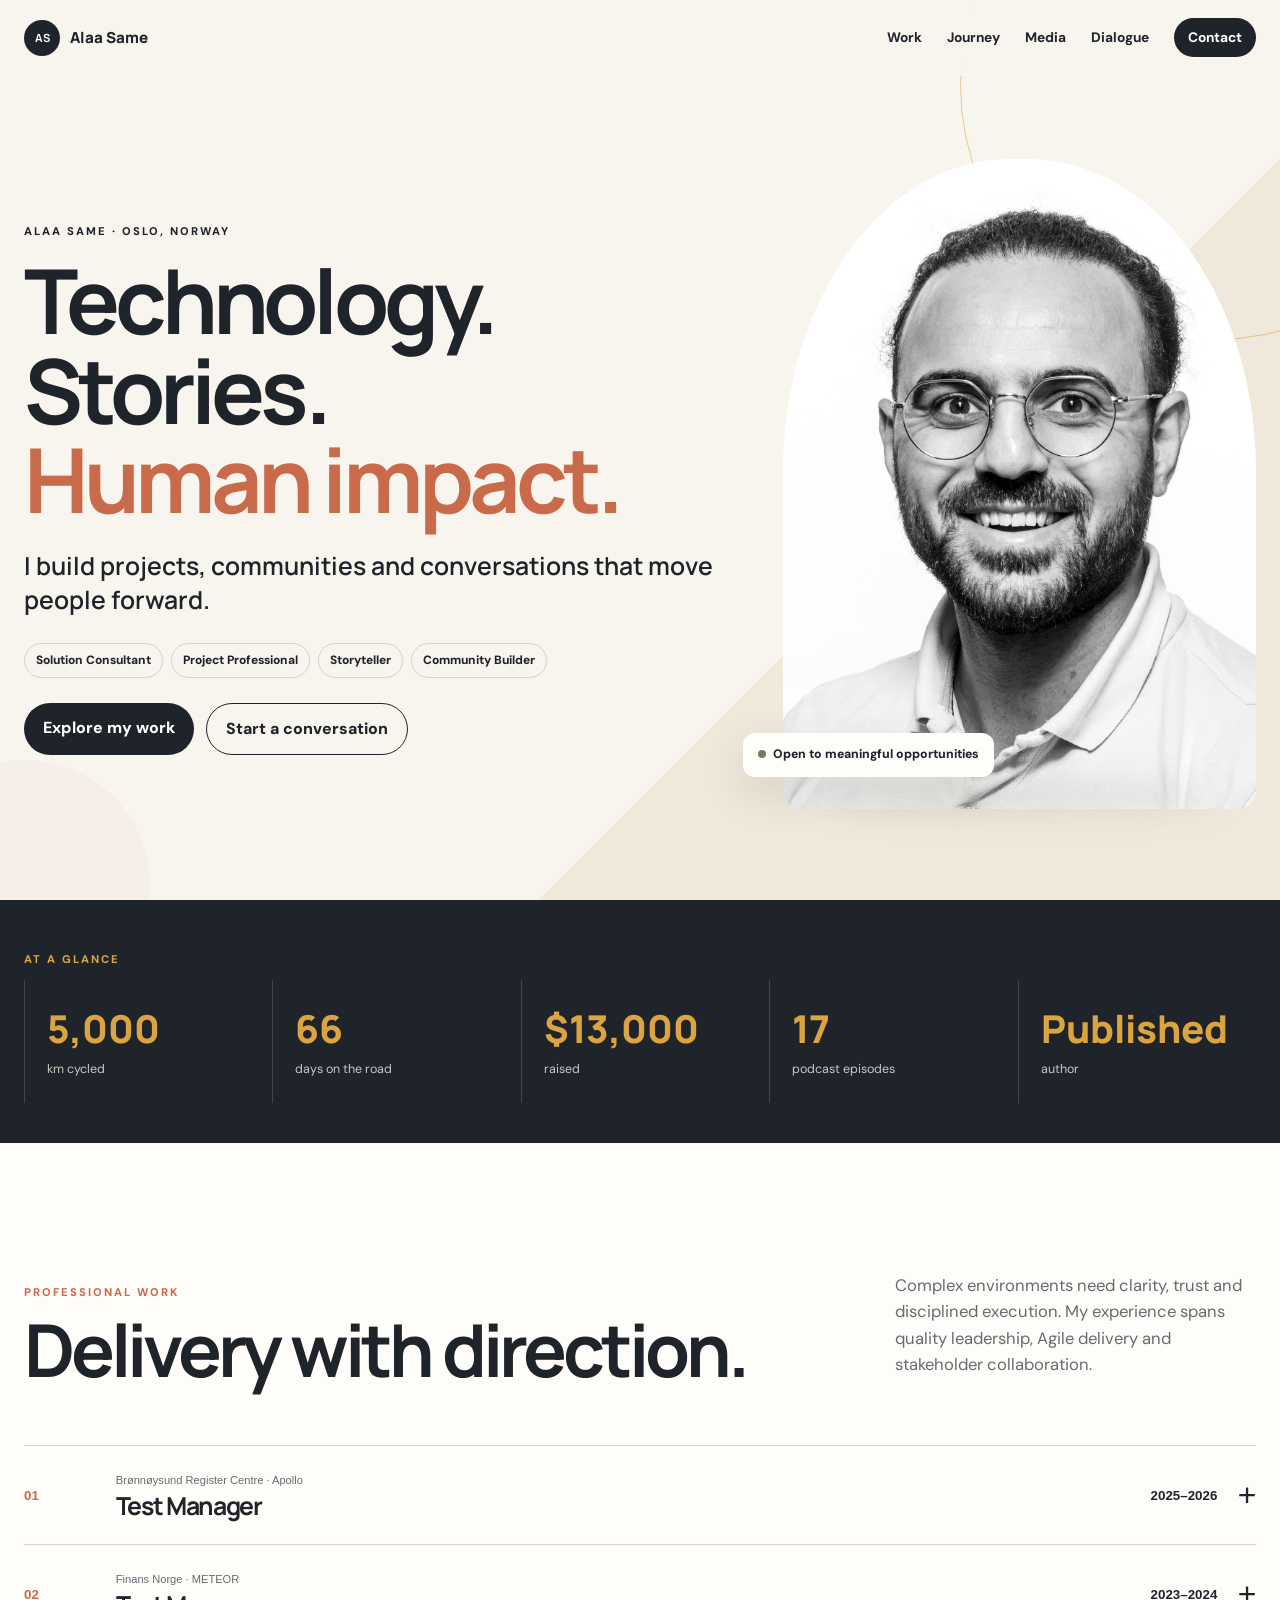
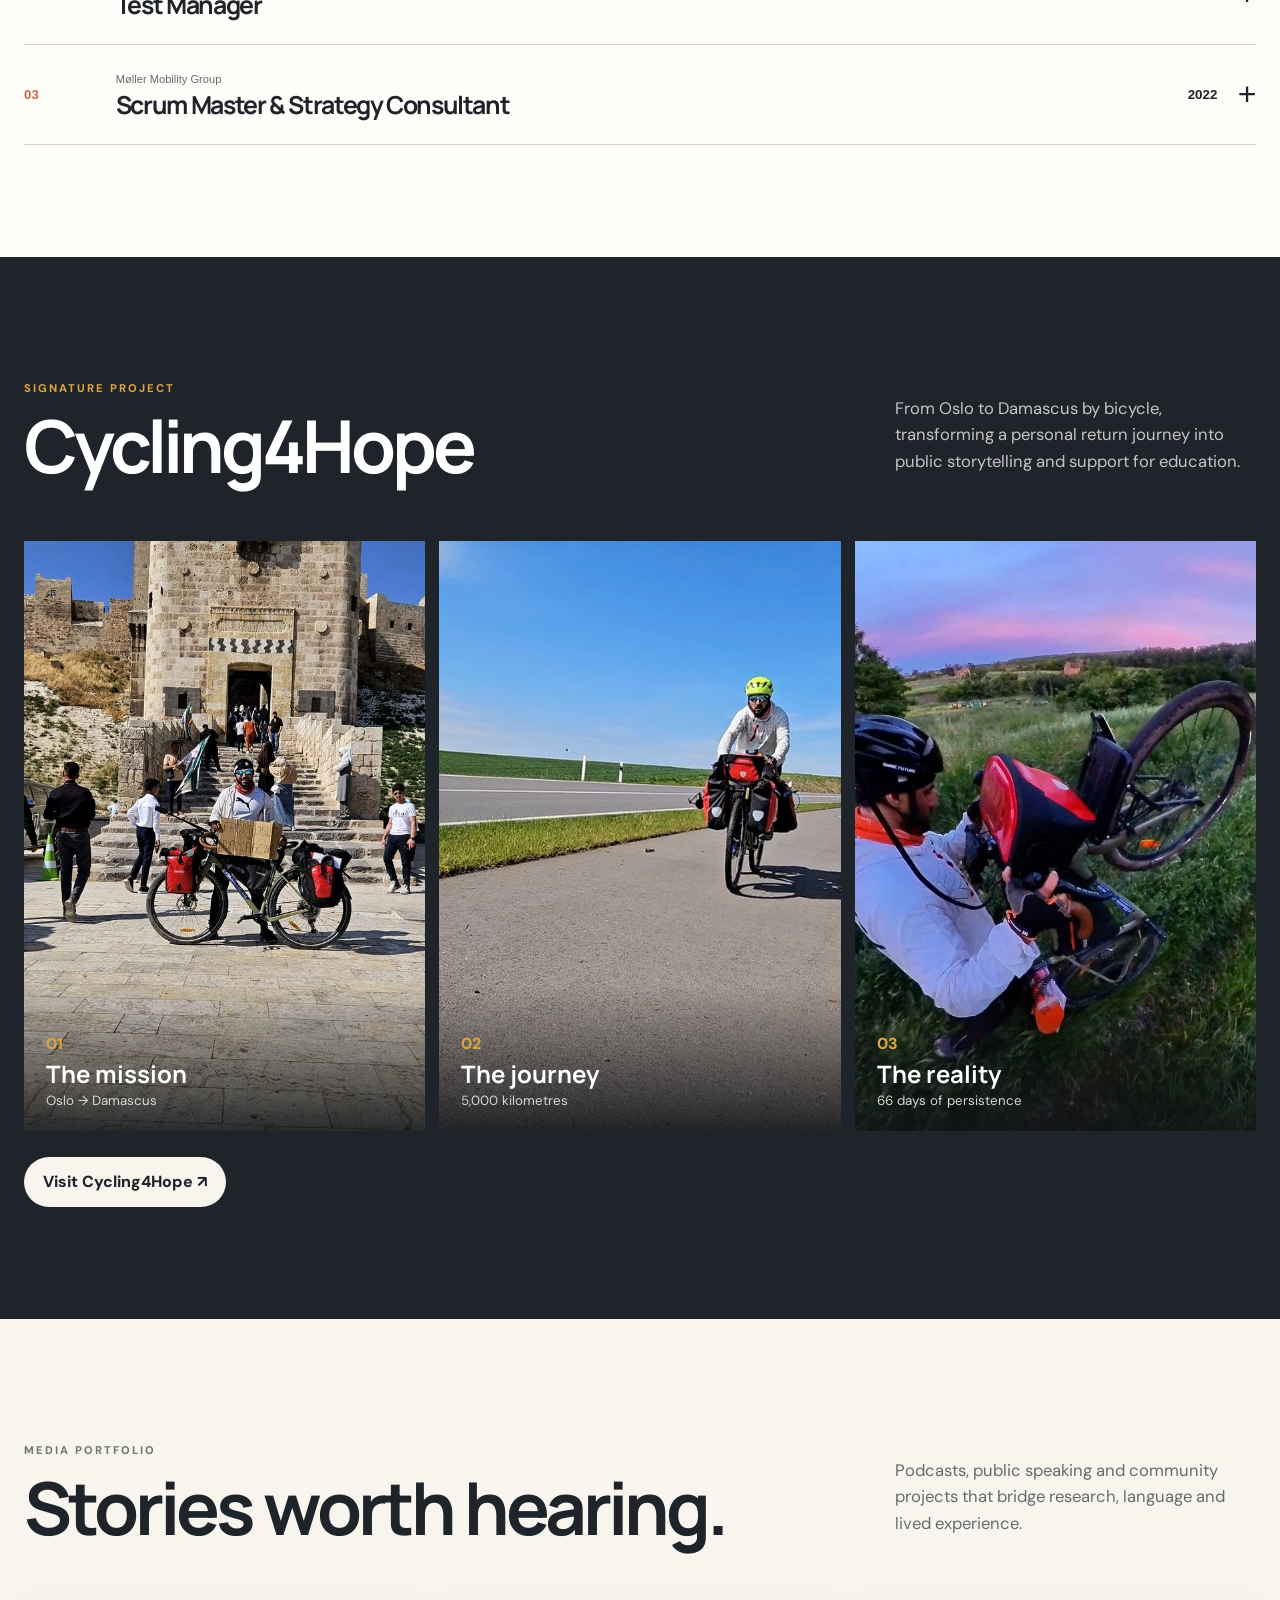
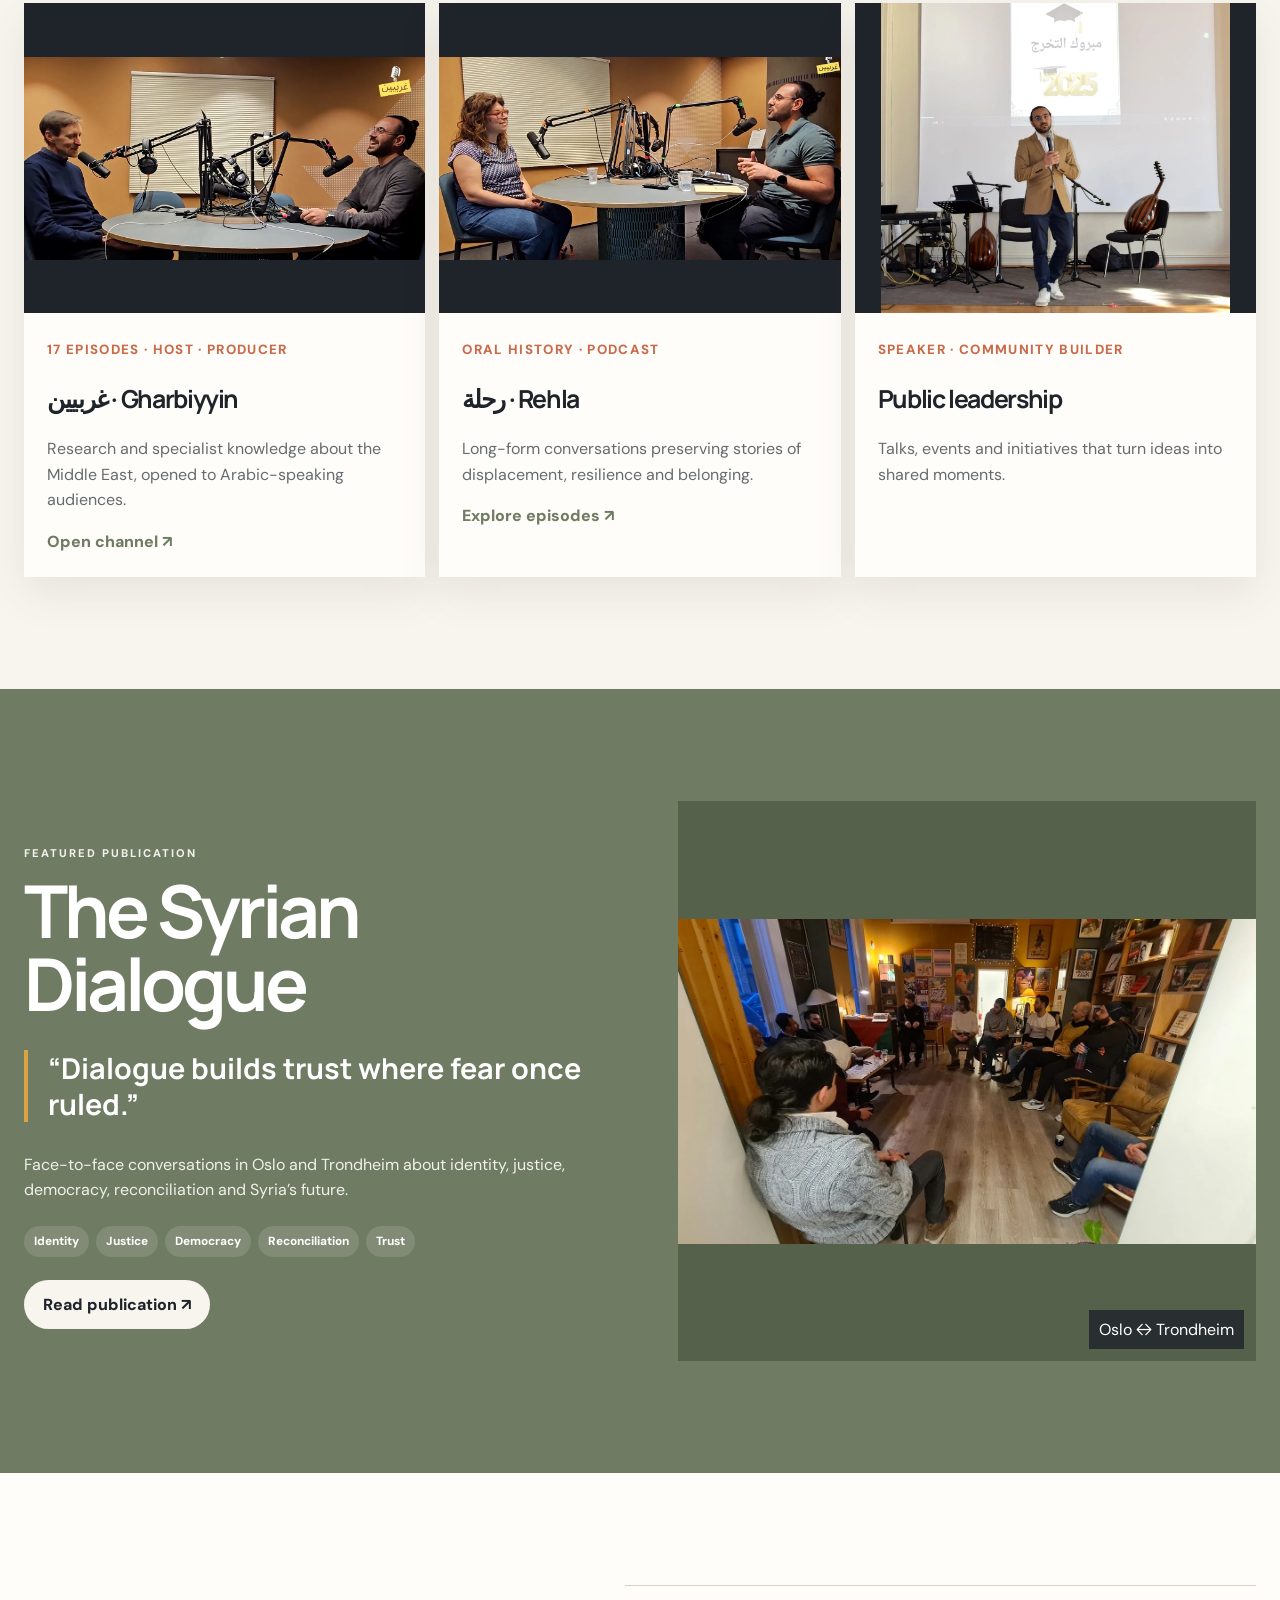
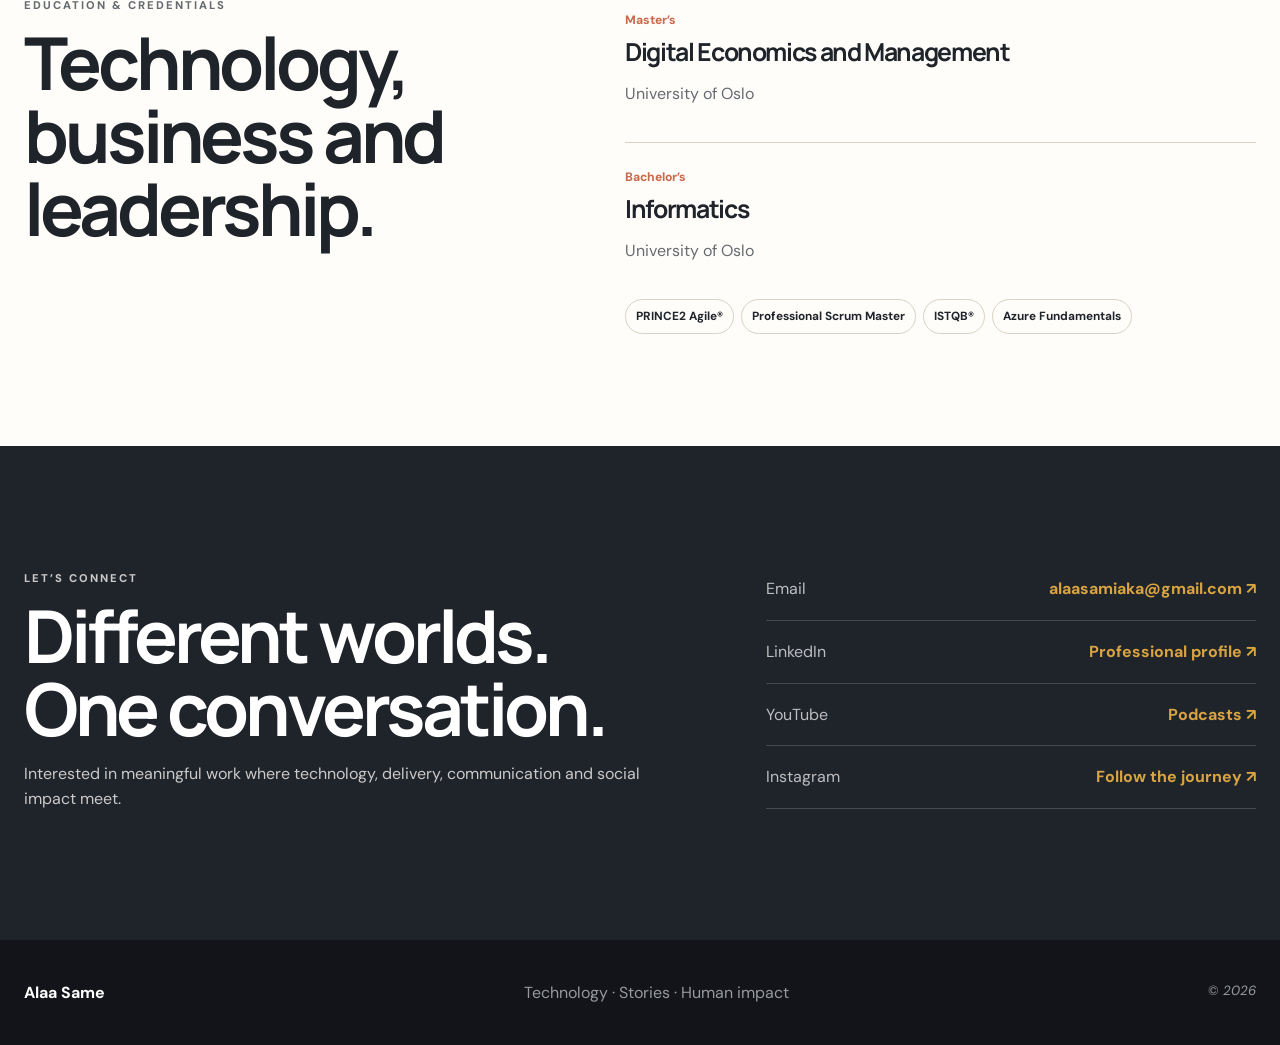
==== commit fbfba35b: "Add files via upload Add mobile-first Human Impact redesign" ====
--- a/index.html
+++ b/index.html
@@ -1,15 +1,9 @@
-<!doctype html><html lang="en"><head><meta charset="utf-8"><meta name="viewport" content="width=device-width,initial-scale=1"><meta name="description" content="Alaa Same is a solution consultant, project professional, storyteller and community builder based in Oslo."><title>Alaa Same | Technology, Delivery & Human Impact</title><link rel="preconnect" href="https://fonts.googleapis.com"><link rel="preconnect" href="https://fonts.gstatic.com" crossorigin><link href="https://fonts.googleapis.com/css2?family=DM+Sans:wght@400;500;600;700&family=Manrope:wght@500;600;700;800&display=swap" rel="stylesheet"><link rel="stylesheet" href="assets/styles.css"><script defer src="assets/main.js"></script></head><body><header><div class="wrap nav"><a class="brand" href="#top"><b>AS</b><span>Alaa Same</span></a><button class="menu" aria-expanded="false">Menu</button><nav><a href="#professional">Work</a><a href="#cycling">Cycling4Hope</a><a href="#media">Media</a><a href="#dialogue">Dialogue</a><a href="#credentials">Credentials</a><a class="pill" href="#contact">Contact</a></nav></div></header><main id="top">
-<section class="hero"><div class="orb one"></div><div class="orb two"></div><div class="wrap hero-grid"><div class="hero-copy reveal"><p class="kicker">Oslo · Solution consulting · Project delivery</p><h1>Connecting <em data-rotate="technology,people,ideas,communities">technology</em> with meaningful progress.</h1><p class="lead">I’m Alaa Same, a solution consultant and project professional who also builds communities, hosts conversations and turns ambitious ideas into visible action.</p><div class="actions"><a class="button dark" href="#professional">Explore my work</a><a class="button line" href="#contact">Let’s connect</a></div><div class="proof"><span>Project delivery</span><span>Agile leadership</span><span>Storytelling</span><span>Community building</span></div></div><figure class="portrait reveal"><img src="assets/images/profile.webp" alt="Black-and-white portrait of Alaa Same"><figcaption><i></i>Open to meaningful opportunities</figcaption></figure></div><a class="down" href="#professional">Explore ↓</a></section>
-<section class="ticker"><div><span>Solution consulting</span><i>✦</i><span>Project leadership</span><i>✦</i><span>Digital transformation</span><i>✦</i><span>Public dialogue</span><i>✦</i><span>Media production</span><i>✦</i><span>Community impact</span><i>✦</i></div></section>
-<section id="professional" class="section work"><div class="wrap"><div class="heading reveal"><div><p class="kicker ink">Selected professional work</p><h2>Complex work,<br>made clearer.</h2></div><p>My professional experience combines stakeholder collaboration, quality, Agile delivery and structured execution in complex environments.</p></div><div class="cases">
-<article class="case reveal"><button><span>01</span><div><small>Brønnøysund Register Centre · Apollo</small><h3>Test Manager</h3></div><b>2025–2026</b><i>+</i></button><div class="detail"><p>Risk-based test leadership, cross-team coordination and traceable execution in a mission-critical programme.</p><div><span>Quality</span><span>Risk</span><span>Delivery</span><span>Stakeholders</span></div></div></article>
-<article class="case reveal"><button><span>02</span><div><small>Finans Norge · METEOR</small><h3>Test Manager</h3></div><b>2023–2024</b><i>+</i></button><div class="detail"><p>Structured quality assurance across frontend, backend, interfaces and automation in the insurance domain.</p><div><span>Testing</span><span>Agile</span><span>Coordination</span></div></div></article>
-<article class="case reveal"><button><span>03</span><div><small>Møller Mobility Group</small><h3>Scrum Master & Strategy Consultant</h3></div><b>2022</b><i>+</i></button><div class="detail"><p>Facilitated a multidisciplinary team and helped shape a decision basis for connected-car opportunities.</p><div><span>Scrum</span><span>Strategy</span><span>Analysis</span></div></div></article></div></div></section>
-<section id="cycling" class="section cycling"><div class="wrap"><div class="heading reveal"><div><p class="kicker lime">Signature project</p><h2>Cycling4Hope</h2></div><p>A 5,000-kilometre, 66-day bicycle journey from Oslo to Damascus, connecting personal storytelling with support for education in Syria.</p></div><div class="cycle-grid"><figure class="hero-image lightboxable reveal" data-src="assets/images/cycle-main.webp"><img src="assets/images/cycle-main.webp" alt="Loaded touring bicycle in front of a historic stone citadel"><figcaption>Oslo → Damascus</figcaption></figure><div class="cycle-copy reveal"><div class="stats"><div><strong data-count="5000">0</strong><span>kilometres</span></div><div><strong data-count="66">0</strong><span>days</span></div><div><strong data-count="13000" data-prefix="$">0</strong><span>raised</span></div></div><h3>A story carried across borders.</h3><p>The road became a platform for endurance, partnership-building, fundraising and real-time communication.</p><a href="https://Cycling4Hope.com" target="_blank" rel="noopener">Visit Cycling4Hope ↗</a><div class="cycle-gallery"><figure class="lightboxable" data-src="assets/images/cycle-road.webp"><img src="assets/images/cycle-road.webp" alt="Cycling on an open road"><figcaption>On the road</figcaption></figure><figure class="lightboxable" data-src="assets/images/cycle-repair.webp"><img src="assets/images/cycle-repair.webp" alt="Repairing the touring bicycle"><figcaption>The reality</figcaption></figure></div></div></div></div></section>
-<section id="media" class="section media"><div class="wrap"><div class="heading reveal"><div><p class="kicker ink">Media portfolio</p><h2>Ideas moving<br>through voices.</h2></div><p>Podcasting, public speaking and community projects that bridge research, language and lived experience.</p></div><div class="filters"><button class="active" data-filter="all">All</button><button data-filter="podcast">Podcast</button><button data-filter="dialogue">Dialogue</button><button data-filter="leadership">Leadership</button></div><div class="media-grid">
-<article class="media-card wide reveal" data-category="podcast"><figure class="lightboxable full-photo" data-src="assets/images/podcast.webp"><img src="assets/images/podcast.webp" alt="Two podcast participants visible across a studio table with microphones"></figure><div><small>17 episodes · Host · Producer</small><h3>غربيين · Gharbiyyin</h3><p>Arabic-language conversations translating research and specialist knowledge about the Middle East into accessible dialogue.</p><a href="https://www.youtube.com/@eastwest-0" target="_blank" rel="noopener">Open YouTube channel ↗</a></div></article>
-<article class="media-card reveal" data-category="dialogue"><figure class="lightboxable full-photo" data-src="assets/images/dialogue.webp"><img src="assets/images/dialogue.webp" alt="Three participants in a recorded public discussion"></figure><div><small>Facilitator · Writer</small><h3>Syrian Dialogue</h3><p>Structured spaces for disagreement, listening and civic trust.</p><a href="#dialogue">Explore the initiative ↓</a></div></article>
-<article class="media-card reveal" data-category="leadership"><figure class="lightboxable full-photo" data-src="assets/images/speaking.webp"><img src="assets/images/speaking.webp" alt="Public-speaking event"></figure><div><small>Speaker · Community builder</small><h3>Public leadership</h3><p>Talks, events and volunteer initiatives that turn ideas into shared moments.</p></div></article></div></div></section>
-<section id="dialogue" class="section dialogue"><div class="wrap dialogue-grid"><div class="reveal"><p class="kicker lime">Featured publication</p><h2>The Syrian Dialogue</h2><p class="big">A practical experiment in making open disagreement a civic habit.</p><blockquote>“Dialogue builds trust where fear once ruled.”</blockquote><p>The initiative brought people together in Oslo and Trondheim for recurring face-to-face conversations about identity, justice, democracy, reconciliation and Syria’s future.</p><div class="topics"><span>Identity</span><span>Justice</span><span>Democracy</span><span>Reconciliation</span><span>Civic trust</span></div><a class="button light" href="https://tidsskriftet-ip.no/index.php/intpol/article/view/7728/12454" target="_blank" rel="noopener">Read the article ↗</a></div><div class="dialogue-visual reveal"><figure class="lightboxable full-photo" data-src="assets/images/community.webp"><img src="assets/images/community.webp" alt="Participants seated in a circle during a dialogue meeting"></figure><div class="cities"><article><i></i><b>Oslo</b><span>Political future, identity and institutions</span></article><article><i></i><b>Trondheim</b><span>Community support and local organization</span></article></div></div></div></section>
-<section id="credentials" class="section credentials"><div class="wrap credential-grid reveal"><div><p class="kicker ink">Education & credentials</p><h2>Built to keep learning.</h2></div><div><article><span>Master’s</span><h3>Digital Economics and Management</h3><p>University of Oslo</p></article><article><span>Bachelor’s</span><h3>Informatics</h3><p>University of Oslo</p></article><div class="badges"><b>PRINCE2 Agile®</b><b>Professional Scrum Master</b><b>ISTQB® Foundation</b><b>Azure Fundamentals</b></div></div></div></section>
-<section id="contact" class="section contact"><div class="wrap contact-grid"><div class="reveal"><p class="kicker lime">Let’s connect</p><h2>Different worlds.<br>One conversation.</h2><p>I’m interested in meaningful work where technology, delivery, communication and social impact meet.</p></div><div class="links reveal"><a href="mailto:alaasamiaka@gmail.com"><span>Email</span><b>alaasamiaka@gmail.com ↗</b></a><a href="https://www.linkedin.com/in/alaa-same/" target="_blank" rel="noopener"><span>LinkedIn</span><b>Professional profile ↗</b></a><a href="https://www.youtube.com/@eastwest-0" target="_blank" rel="noopener"><span>YouTube</span><b>Podcasts & conversations ↗</b></a><a href="https://www.instagram.com/alaa_sami8" target="_blank" rel="noopener"><span>Instagram</span><b>Follow the journey ↗</b></a></div></div></section></main><footer><div class="wrap"><b>Alaa Same</b><span>Technology · Delivery · Stories · Impact</span><small>© <i data-year></i></small></div></footer><div class="lightbox" aria-hidden="true"><button aria-label="Close">×</button><img alt="Expanded portfolio image"></div></body></html>+<!doctype html><html lang="en"><head><meta charset="utf-8"><meta name="viewport" content="width=device-width,initial-scale=1,viewport-fit=cover"><meta name="theme-color" content="#f8f5ef"><meta name="description" content="Alaa Same connects technology, delivery, storytelling and human impact."><title>Alaa Same | Technology, Stories & Human Impact</title><link rel="preconnect" href="https://fonts.googleapis.com"><link rel="preconnect" href="https://fonts.gstatic.com" crossorigin><link href="https://fonts.googleapis.com/css2?family=DM+Sans:wght@400;500;600;700&family=Manrope:wght@500;600;700;800&display=swap" rel="stylesheet"><link rel="stylesheet" href="assets/styles.css"><script defer src="assets/main.js"></script></head><body><header><div class="wrap nav"><a class="brand" href="#top"><b>AS</b><span>Alaa Same</span></a><button class="menu" aria-expanded="false" aria-controls="mainnav">Menu</button><nav id="mainnav"><a href="#work">Work</a><a href="#cycling">Journey</a><a href="#media">Media</a><a href="#dialogue">Dialogue</a><a class="nav-contact" href="#contact">Contact</a></nav></div></header><main id="top">
+<section class="hero"><div class="shape shape-a"></div><div class="shape shape-b"></div><div class="wrap hero-grid"><div class="hero-copy reveal"><p class="eyebrow">Alaa Same · Oslo, Norway</p><h1>Technology.<br>Stories.<br><em>Human impact.</em></h1><p class="hero-line">I build projects, communities and conversations that move people forward.</p><div class="roles"><span>Solution Consultant</span><span>Project Professional</span><span>Storyteller</span><span>Community Builder</span></div><div class="hero-actions"><a class="button primary" href="#work">Explore my work</a><a class="button quiet" href="#contact">Start a conversation</a></div></div><figure class="floating-portrait reveal"><img src="assets/images/profile.webp" alt="Black-and-white portrait"><figcaption><i></i>Open to meaningful opportunities</figcaption></figure></div></section>
+<section class="glance"><div class="wrap"><p class="eyebrow">At a glance</p><div class="glance-track"><article><strong data-count="5000">0</strong><span>km cycled</span></article><article><strong data-count="66">0</strong><span>days on the road</span></article><article><strong data-count="13000" data-prefix="$">0</strong><span>raised</span></article><article><strong data-count="17">0</strong><span>podcast episodes</span></article><article><strong>Published</strong><span>author</span></article></div></div></section>
+<section id="work" class="section work"><div class="wrap"><div class="section-head reveal"><div><p class="eyebrow rust">Professional work</p><h2>Delivery with direction.</h2></div><p>Complex environments need clarity, trust and disciplined execution. My experience spans quality leadership, Agile delivery and stakeholder collaboration.</p></div><div class="cases"><article class="case reveal"><button><span>01</span><div><small>Brønnøysund Register Centre · Apollo</small><h3>Test Manager</h3></div><b>2025–2026</b><i>+</i></button><div class="detail"><p>Risk-based test leadership, cross-team coordination and traceable execution in a mission-critical programme.</p><div><span>Quality</span><span>Risk</span><span>Delivery</span></div></div></article><article class="case reveal"><button><span>02</span><div><small>Finans Norge · METEOR</small><h3>Test Manager</h3></div><b>2023–2024</b><i>+</i></button><div class="detail"><p>Structured quality assurance across frontend, backend, interfaces and automation in the insurance domain.</p><div><span>Testing</span><span>Agile</span><span>Stakeholders</span></div></div></article><article class="case reveal"><button><span>03</span><div><small>Møller Mobility Group</small><h3>Scrum Master & Strategy Consultant</h3></div><b>2022</b><i>+</i></button><div class="detail"><p>Facilitated a multidisciplinary team and helped shape a decision basis for connected-car opportunities.</p><div><span>Scrum</span><span>Strategy</span><span>Analysis</span></div></div></article></div></div></section>
+<section id="cycling" class="section cycling"><div class="wrap"><div class="section-head invert reveal"><div><p class="eyebrow gold">Signature project</p><h2>Cycling4Hope</h2></div><p>From Oslo to Damascus by bicycle, transforming a personal return journey into public storytelling and support for education.</p></div><div class="story-swipe"><figure class="story-card lightboxable" data-src="assets/images/cycle-main.webp"><img src="assets/images/cycle-main.webp" alt="Touring cyclist with loaded bicycle in front of a historic citadel"><figcaption><span>01</span><b>The mission</b><small>Oslo → Damascus</small></figcaption></figure><figure class="story-card lightboxable" data-src="assets/images/cycle-road.webp"><img src="assets/images/cycle-road.webp" alt="Loaded touring bicycle on an open road"><figcaption><span>02</span><b>The journey</b><small>5,000 kilometres</small></figcaption></figure><figure class="story-card lightboxable" data-src="assets/images/cycle-repair.webp"><img src="assets/images/cycle-repair.webp" alt="Repairing a touring bicycle beside a field"><figcaption><span>03</span><b>The reality</b><small>66 days of persistence</small></figcaption></figure></div><div class="swipe-hint">Swipe to explore →</div><a class="button sand" href="https://Cycling4Hope.com" target="_blank" rel="noopener">Visit Cycling4Hope ↗</a></div></section>
+<section id="media" class="section media"><div class="wrap"><div class="section-head reveal"><div><p class="eyebrow moss">Media portfolio</p><h2>Stories worth hearing.</h2></div><p>Podcasts, public speaking and community projects that bridge research, language and lived experience.</p></div><div class="media-swipe"><article class="media-card reveal"><figure class="full-image lightboxable" data-src="assets/images/podcast.webp"><img src="assets/images/podcast.webp" alt="Two podcast participants seated across a studio table"></figure><div><small>17 episodes · Host · Producer</small><h3>غربيين · Gharbiyyin</h3><p>Research and specialist knowledge about the Middle East, opened to Arabic-speaking audiences.</p><a href="https://www.youtube.com/@eastwest-0" target="_blank" rel="noopener">Open channel ↗</a></div></article><article class="media-card reveal"><figure class="full-image lightboxable" data-src="assets/images/rehla.webp"><img src="assets/images/rehla.webp" alt="Podcast interview setting"></figure><div><small>Oral history · Podcast</small><h3>رحلة · Rehla</h3><p>Long-form conversations preserving stories of displacement, resilience and belonging.</p><a href="https://www.youtube.com/@eastwest-0" target="_blank" rel="noopener">Explore episodes ↗</a></div></article><article class="media-card reveal"><figure class="full-image lightboxable" data-src="assets/images/speaking.webp"><img src="assets/images/speaking.webp" alt="Public-speaking event"></figure><div><small>Speaker · Community builder</small><h3>Public leadership</h3><p>Talks, events and initiatives that turn ideas into shared moments.</p></div></article></div><div class="swipe-hint dark-hint">Swipe through media →</div></div></section>
+<section id="dialogue" class="section dialogue"><div class="wrap dialogue-grid"><div class="dialogue-copy reveal"><p class="eyebrow gold">Featured publication</p><h2>The Syrian Dialogue</h2><blockquote>“Dialogue builds trust where fear once ruled.”</blockquote><p>Face-to-face conversations in Oslo and Trondheim about identity, justice, democracy, reconciliation and Syria’s future.</p><div class="topics"><span>Identity</span><span>Justice</span><span>Democracy</span><span>Reconciliation</span><span>Trust</span></div><a class="button sand" href="https://tidsskriftet-ip.no/index.php/intpol/article/view/7728/12454" target="_blank" rel="noopener">Read publication ↗</a></div><figure class="dialogue-photo lightboxable reveal" data-src="assets/images/community.webp"><img src="assets/images/community.webp" alt="Participants seated in a circle during a dialogue meeting"><figcaption>Oslo ↔ Trondheim</figcaption></figure></div></section>
+<section class="section credentials"><div class="wrap credentials-grid reveal"><div><p class="eyebrow rust">Education & credentials</p><h2>Technology, business and leadership.</h2></div><div><article><span>Master’s</span><h3>Digital Economics and Management</h3><p>University of Oslo</p></article><article><span>Bachelor’s</span><h3>Informatics</h3><p>University of Oslo</p></article><div class="badges"><b>PRINCE2 Agile®</b><b>Professional Scrum Master</b><b>ISTQB®</b><b>Azure Fundamentals</b></div></div></div></section>
+<section id="contact" class="section contact"><div class="wrap contact-grid"><div class="reveal"><p class="eyebrow gold">Let’s connect</p><h2>Different worlds.<br>One conversation.</h2><p>Interested in meaningful work where technology, delivery, communication and social impact meet.</p></div><div class="links reveal"><a href="mailto:alaasamiaka@gmail.com"><span>Email</span><b>alaasamiaka@gmail.com ↗</b></a><a href="https://www.linkedin.com/in/alaa-same/" target="_blank" rel="noopener"><span>LinkedIn</span><b>Professional profile ↗</b></a><a href="https://www.youtube.com/@eastwest-0" target="_blank" rel="noopener"><span>YouTube</span><b>Podcasts ↗</b></a><a href="https://www.instagram.com/alaa_sami8" target="_blank" rel="noopener"><span>Instagram</span><b>Follow the journey ↗</b></a></div></div></section></main><footer><div class="wrap"><b>Alaa Same</b><span>Technology · Stories · Human impact</span><small>© <i data-year></i></small></div></footer><div class="lightbox"><button aria-label="Close">×</button><img alt="Expanded project image"></div></body></html>
--- a/assets/styles.css
+++ b/assets/styles.css
@@ -1,5 +1,5 @@
 
-:root{--ink:#17191f;--paper:#f7f5f1;--lav:#97a9d5;--coral:#ff7e67;--lime:#d9ff75;--muted:#646b78;--line:#d7d9e0;--max:1240px}*{box-sizing:border-box}html{scroll-behavior:smooth}body{margin:0;background:var(--paper);color:var(--ink);font:16px/1.65 "DM Sans",sans-serif;overflow-x:hidden}h1,h2,h3{font-family:Manrope,sans-serif;line-height:1;letter-spacing:-.055em}h1{font-size:clamp(3.4rem,7vw,7.2rem)}h2{font-size:clamp(3rem,5.7vw,5.8rem)}h3{font-size:1.65rem}a{color:inherit;text-decoration:none}img{display:block;width:100%;height:100%;object-fit:cover}.wrap{width:min(var(--max),calc(100% - 48px));margin:auto}.section{padding:115px 0}.kicker{text-transform:uppercase;letter-spacing:.18em;font-weight:800;font-size:.72rem;color:#fff}.kicker.ink{color:#6574a0}.kicker.lime{color:var(--lime)}header{position:fixed;top:0;left:0;right:0;height:78px;background:#f7f5f1e8;backdrop-filter:blur(17px);z-index:50}.nav{height:100%;display:flex;align-items:center;justify-content:space-between}.brand{display:flex;align-items:center;gap:10px;font:800 1rem Manrope}.brand b{display:grid;place-items:center;width:36px;height:36px;border-radius:50%;background:var(--ink);color:#fff;font-size:.72rem}nav{display:flex;gap:24px;align-items:center}nav a{font-size:.87rem;font-weight:700}.pill{padding:8px 14px;border-radius:99px;background:var(--ink);color:white}.menu{display:none}.hero{min-height:100vh;position:relative;display:grid;align-items:center;background:var(--lav);padding:125px 0 75px;overflow:hidden}.hero-grid{display:grid;grid-template-columns:1.22fr .58fr;gap:78px;align-items:center;position:relative;z-index:2}.hero h1,.hero .lead{color:#fff}.hero h1{margin:18px 0 26px}.hero h1 em{font-style:normal;color:var(--lime)}.lead{font-size:1.18rem;max-width:750px}.actions{display:flex;gap:12px;margin:34px 0}.button{display:inline-flex;padding:12px 20px;border-radius:99px;font-weight:800;transition:.25s}.button:hover{transform:translateY(-3px)}.button.dark{background:var(--ink);color:#fff}.button.line{border:1px solid #fff;color:#fff}.button.light{background:#fff}.proof{display:flex;flex-wrap:wrap;gap:8px}.proof span{padding:7px 11px;border:1px solid #ffffff77;border-radius:99px;color:#fff;font-size:.75rem;font-weight:700}.portrait{height:600px;margin:0;position:relative}.portrait img{object-position:center;border-radius:210px 210px 26px 26px;filter:grayscale(1)}.portrait figcaption{position:absolute;left:-35px;bottom:28px;background:#fff;padding:13px 17px;border-radius:12px;font-weight:800;font-size:.78rem}.portrait i{display:inline-block;width:8px;height:8px;background:#31b974;border-radius:50%;margin-right:7px}.orb{position:absolute;border:1px solid #ffffff45;border-radius:50%;animation:float 8s ease-in-out infinite}.orb.one{width:650px;height:650px;right:-180px;top:-200px}.orb.two{width:250px;height:250px;left:-80px;bottom:-50px;animation-direction:reverse}.down{position:absolute;bottom:20px;left:50%;color:#fff;font-size:.78rem;font-weight:800}.ticker{overflow:hidden;background:var(--ink);color:#fff}.ticker div{display:flex;width:max-content;gap:28px;padding:17px 0;animation:ticker 25s linear infinite}.ticker span{font:700 .8rem Manrope;text-transform:uppercase;letter-spacing:.12em}.ticker i{color:var(--lime)}.heading{display:grid;grid-template-columns:1fr .45fr;gap:70px;align-items:end;margin-bottom:52px}.heading h2{margin:10px 0}.heading>p{color:var(--muted);font-size:1.07rem}.work{background:#fff}.cases{border-top:1px solid var(--line)}.case{border-bottom:1px solid var(--line)}.case button{width:100%;border:0;background:none;color:inherit;padding:27px 0;display:grid;grid-template-columns:.1fr 1fr .18fr auto;align-items:center;text-align:left;cursor:pointer}.case button>span{color:#7280a7;font-weight:800}.case small{color:var(--muted)}.case h3{margin:7px 0 0}.case button>b{text-align:right}.case button>i{font-size:2rem;margin-left:20px;transition:.25s}.detail{max-height:0;overflow:hidden;transition:.4s}.detail p{color:var(--muted);max-width:760px}.detail>div{display:flex;gap:8px;padding-bottom:26px}.detail span,.topics span{padding:6px 11px;border-radius:99px;background:#edf0f7;font-size:.75rem;font-weight:800}.case.open .detail{max-height:230px}.case.open button>i{transform:rotate(45deg)}.cycling{background:var(--ink);color:#fff}.cycling .heading>p,.cycle-copy>p{color:#c7cad2}.cycle-grid{display:grid;grid-template-columns:.78fr 1.22fr;gap:20px}.hero-image{height:740px;margin:0;position:relative;overflow:hidden}.hero-image img{object-position:center}.hero-image figcaption,.cycle-gallery figcaption{position:absolute;left:10px;bottom:10px;background:#17191fd9;color:#fff;padding:6px 10px;font-size:.72rem}.cycle-copy{background:#242730;padding:38px;display:flex;flex-direction:column}.stats{display:grid;grid-template-columns:repeat(3,1fr);padding-bottom:28px;border-bottom:1px solid #ffffff22}.stats strong{display:block;font:800 2.7rem Manrope}.stats span{font-size:.75rem;color:#bfc4ce}.cycle-copy a,.media-card a{color:var(--lime);font-weight:800}.cycle-gallery{height:235px;display:grid;grid-template-columns:1fr 1fr;gap:10px;margin-top:auto;padding-top:22px}.cycle-gallery figure{margin:0;position:relative;overflow:hidden}.media{background:#eceef6}.filters{display:flex;gap:8px;margin-bottom:24px}.filters button{padding:8px 13px;border:1px solid #c5c9d4;background:none;border-radius:99px;font-weight:700;cursor:pointer}.filters .active{background:var(--ink);color:#fff}.media-grid{display:grid;grid-template-columns:1.3fr .85fr .85fr;gap:15px}.media-card{background:#fff;transition:.3s;overflow:hidden}.media-card:hover{transform:translateY(-7px);box-shadow:0 24px 55px #34374020}.media-card.hidden{display:none}.media-card figure{height:280px;margin:0;overflow:hidden}.media-card.wide figure{height:400px}.media-card .full-photo img{object-fit:contain;background:#15171c}.media-card>div{padding:24px}.media-card small{color:#6979a3;text-transform:uppercase;letter-spacing:.1em;font-weight:800}.media-card p{color:var(--muted)}.dialogue{background:var(--coral);color:#fff}.dialogue-grid{display:grid;grid-template-columns:1fr 1fr;gap:75px;align-items:center}.dialogue h2{margin:10px 0}.big{font-size:1.18rem}.dialogue blockquote{font:700 1.8rem/1.25 Manrope;border-left:4px solid var(--lime);margin:32px 0;padding-left:20px}.topics{display:flex;flex-wrap:wrap;gap:7px;margin:24px 0}.topics span{background:#ffffff28}.dialogue-visual figure{height:480px;margin:0}.dialogue-visual .full-photo img{object-fit:contain;background:#242730}.cities{background:#fff;color:var(--ink);padding:22px}.cities article{position:relative;padding-left:25px;margin:8px 0 18px}.cities i{position:absolute;left:0;top:7px;width:11px;height:11px;border-radius:50%;background:var(--lav)}.cities b,.cities span{display:block}.cities span{color:var(--muted);font-size:.82rem}.credential-grid{display:grid;grid-template-columns:.8fr 1.2fr;gap:90px}.credential-grid article{padding:22px 0;border-top:1px solid var(--line)}.credential-grid article>span{color:#6c7aa3;font-weight:800;font-size:.78rem}.credential-grid h3{margin:7px 0}.credential-grid p{color:var(--muted)}.badges{display:flex;flex-wrap:wrap;gap:8px}.badges b{padding:7px 11px;border:1px solid var(--line);border-radius:99px;font-size:.75rem}.contact{background:var(--lav);color:#fff}.contact-grid{display:grid;grid-template-columns:1.15fr .85fr;gap:85px}.contact h2{margin:10px 0}.contact p{color:#f1f3f8}.links a{display:flex;justify-content:space-between;padding:19px 0;border-bottom:1px solid #ffffff55;gap:20px}footer{background:var(--ink);color:#fff;padding:42px 0}footer .wrap{display:flex;justify-content:space-between}footer span,footer small{color:#aeb3bd}.lightboxable{cursor:zoom-in}.lightboxable img{transition:.5s}.lightboxable:hover img{transform:scale(1.03)}.full-photo:hover img{transform:none}.lightbox{display:none;position:fixed;inset:0;background:#08090ddd;z-index:100;place-items:center;padding:35px}.lightbox.open{display:grid}.lightbox img{max-width:92vw;max-height:86vh;width:auto;height:auto;object-fit:contain}.lightbox button{position:absolute;right:24px;top:16px;border:0;background:none;color:#fff;font-size:2.5rem}.reveal{opacity:0;transform:translateY(26px);transition:.7s}.reveal.in{opacity:1;transform:none}@keyframes float{50%{transform:translateY(22px)}}@keyframes ticker{to{transform:translateX(-50%)}}
-@media(max-width:900px){nav{display:none;position:absolute;top:70px;left:20px;right:20px;background:#fff;padding:18px;flex-direction:column}.menu{display:block}.nav.open nav{display:flex}.hero-grid,.heading,.cycle-grid,.dialogue-grid,.credential-grid,.contact-grid{grid-template-columns:1fr}.portrait{height:500px;max-width:480px}.media-grid{grid-template-columns:1fr 1fr}.media-card.wide{grid-column:1/-1}.case button{grid-template-columns:.1fr 1fr auto}.case button>b{display:none}}
-@media(max-width:600px){.wrap{width:min(var(--max),calc(100% - 28px))}.section{padding:74px 0}.hero{padding-top:110px}.hero h1{font-size:3.35rem}.portrait{height:420px}.portrait figcaption{left:8px}.actions{flex-direction:column}.button{justify-content:center}.hero-image{height:540px}.cycle-copy{padding:24px}.stats{grid-template-columns:1fr 1fr}.media-grid{grid-template-columns:1fr}.media-card.wide{grid-column:auto}.media-card.wide figure{height:auto;aspect-ratio:16/9}.media-card .full-photo img{object-fit:contain}.dialogue-visual figure{height:auto;aspect-ratio:16/10}footer .wrap{flex-direction:column;gap:9px}}
-@media(prefers-reduced-motion:reduce){*{animation:none!important;transition:none!important}.reveal{opacity:1;transform:none}}
+:root{--sand:#f8f5ef;--sand2:#efe8db;--graphite:#1f232a;--rust:#c96a4a;--moss:#6f7b62;--gold:#d9a441;--cream:#fffdfa;--muted:#666b70;--line:#d9d1c5;--max:1240px}*{box-sizing:border-box}html{scroll-behavior:smooth}body{margin:0;background:var(--sand);color:var(--graphite);font:16px/1.6 "DM Sans",sans-serif;overflow-x:hidden}h1,h2,h3{font-family:Manrope,sans-serif;line-height:1;letter-spacing:-.055em}h1{font-size:clamp(3.5rem,7vw,7.15rem)}h2{font-size:clamp(2.8rem,5.7vw,5.8rem)}h3{font-size:1.55rem}a{color:inherit;text-decoration:none}img{display:block;width:100%;height:100%;object-fit:cover}.wrap{width:min(var(--max),calc(100% - 48px));margin:auto}.section{padding:112px 0}.eyebrow{text-transform:uppercase;letter-spacing:.18em;font-size:.7rem;font-weight:800}.rust{color:var(--rust)}.moss{color:var(--moss)}.gold{color:var(--gold)}header{position:fixed;inset:0 0 auto;height:76px;background:#f8f5efeb;backdrop-filter:blur(18px);z-index:50;border-bottom:1px solid #ffffff77}.nav{height:100%;display:flex;align-items:center;justify-content:space-between}.brand{display:flex;align-items:center;gap:10px;font:800 .95rem Manrope}.brand b{display:grid;place-items:center;width:36px;height:36px;border-radius:50%;background:var(--graphite);color:#fff;font-size:.7rem}nav{display:flex;gap:25px;align-items:center}nav a{font-size:.86rem;font-weight:700}.nav-contact{padding:8px 14px;border-radius:99px;background:var(--graphite);color:#fff}.menu{display:none}.hero{min-height:100svh;padding:122px 0 55px;position:relative;display:grid;align-items:center;background:linear-gradient(135deg,var(--sand) 0%,var(--sand) 66%,var(--sand2) 66%);overflow:hidden}.hero-grid{display:grid;grid-template-columns:1.05fr .72fr;gap:70px;align-items:center;position:relative;z-index:2}.hero h1{margin:14px 0 24px}.hero h1 em{font-style:normal;color:var(--rust)}.hero-line{font:600 clamp(1.15rem,2vw,1.55rem)/1.4 Manrope;max-width:690px}.roles{display:flex;gap:8px;flex-wrap:wrap;margin:25px 0}.roles span{padding:7px 11px;border:1px solid var(--line);border-radius:99px;font-size:.75rem;font-weight:800}.hero-actions{display:flex;gap:12px}.button{display:inline-flex;padding:12px 19px;border-radius:99px;font-weight:800;transition:.25s}.button:hover{transform:translateY(-3px)}.primary{background:var(--graphite);color:#fff}.quiet{border:1px solid var(--graphite)}.sand{background:var(--sand);color:var(--graphite)}.floating-portrait{margin:0;height:650px;position:relative;z-index:2}.floating-portrait img{object-position:center;border-radius:48% 48% 18px 18px;filter:grayscale(1) contrast(1.03);mix-blend-mode:multiply}.floating-portrait:after{content:'';position:absolute;left:8%;right:8%;bottom:-4px;height:33px;border-radius:50%;background:#6d62541f;filter:blur(16px);z-index:-1}.floating-portrait figcaption{position:absolute;left:-40px;bottom:32px;background:var(--cream);padding:12px 15px;border-radius:12px;box-shadow:0 16px 40px #4c443522;font-size:.77rem;font-weight:800}.floating-portrait i{display:inline-block;width:8px;height:8px;border-radius:50%;background:var(--moss);margin-right:7px}.shape{position:absolute;border-radius:50%;opacity:.55}.shape-a{width:510px;height:510px;right:-190px;top:-170px;border:1px solid var(--gold)}.shape-b{width:250px;height:250px;left:-100px;bottom:-110px;background:#c96a4a12}.glance{padding:40px 0;background:var(--graphite);color:#fff}.glance .eyebrow{color:#d9a441}.glance-track{display:grid;grid-template-columns:repeat(5,1fr);gap:10px}.glance article{padding:22px;border-left:1px solid #ffffff28}.glance strong{display:block;font:800 clamp(1.6rem,3vw,2.8rem) Manrope;color:var(--gold)}.glance span{color:#c8c8c5;font-size:.78rem}.section-head{display:grid;grid-template-columns:1fr .45fr;gap:70px;align-items:end;margin-bottom:50px}.section-head h2{margin:9px 0}.section-head>p{color:var(--muted);font-size:1.04rem}.work{background:var(--cream)}.cases{border-top:1px solid var(--line)}.case{border-bottom:1px solid var(--line)}.case button{width:100%;padding:26px 0;border:0;background:none;color:inherit;display:grid;grid-template-columns:.1fr 1fr .2fr auto;text-align:left;align-items:center;cursor:pointer}.case button>span{color:var(--rust);font-weight:800}.case small{color:var(--muted)}.case h3{margin:7px 0 0}.case button>b{text-align:right}.case button>i{font-size:2rem;margin-left:20px;transition:.25s}.detail{max-height:0;overflow:hidden;transition:.4s}.detail p{max-width:750px;color:var(--muted)}.detail>div{display:flex;gap:7px;padding-bottom:25px}.detail span,.topics span{padding:6px 10px;border-radius:99px;background:var(--sand2);font-size:.74rem;font-weight:800}.case.open .detail{max-height:220px}.case.open button>i{transform:rotate(45deg)}.cycling{background:var(--graphite);color:#fff}.invert>p{color:#c7c5c0}.story-swipe,.media-swipe{display:grid;grid-template-columns:repeat(3,1fr);gap:14px}.story-card{height:590px;margin:0;position:relative;overflow:hidden;cursor:zoom-in}.story-card img{transition:.6s}.story-card:hover img{transform:scale(1.04)}.story-card figcaption{position:absolute;inset:auto 0 0;padding:45px 22px 20px;background:linear-gradient(transparent,#111317dd)}.story-card figcaption span,.story-card figcaption b,.story-card figcaption small{display:block}.story-card figcaption span{color:var(--gold);font-weight:800}.story-card figcaption b{font:700 1.5rem Manrope}.story-card figcaption small{color:#d5d5d1}.swipe-hint{display:none}.cycling>.wrap>.button{margin-top:26px}.media{background:var(--sand)}.media-card{background:var(--cream);box-shadow:0 15px 40px #4d43331a}.media-card figure{height:310px;margin:0}.media-card .full-image img{object-fit:contain;background:var(--graphite)}.media-card>div{padding:23px}.media-card small{color:var(--rust);text-transform:uppercase;letter-spacing:.1em;font-weight:800}.media-card p{color:var(--muted)}.media-card a{color:var(--moss);font-weight:800}.dialogue{background:var(--moss);color:#fff}.dialogue-grid{display:grid;grid-template-columns:1fr 1fr;gap:75px;align-items:center}.dialogue h2{margin:10px 0}.dialogue blockquote{margin:30px 0;padding-left:20px;border-left:4px solid var(--gold);font:700 1.8rem/1.25 Manrope}.dialogue-copy>p{color:#f1f1eb}.topics{display:flex;flex-wrap:wrap;gap:7px;margin:23px 0}.topics span{background:#ffffff1f}.dialogue-photo{margin:0;height:560px;position:relative;cursor:zoom-in}.dialogue-photo img{object-fit:contain;background:#56614c}.dialogue-photo figcaption{position:absolute;right:12px;bottom:12px;padding:7px 10px;background:#1f232acc}.credentials{background:var(--cream)}.credentials-grid{display:grid;grid-template-columns:.9fr 1.1fr;gap:85px}.credentials-grid h2{margin:10px 0}.credentials-grid article{padding:20px 0;border-top:1px solid var(--line)}.credentials-grid article span{color:var(--rust);font-size:.76rem;font-weight:800}.credentials-grid h3{margin:8px 0}.credentials-grid p{color:var(--muted)}.badges{display:flex;flex-wrap:wrap;gap:7px}.badges b{padding:7px 10px;border:1px solid var(--line);border-radius:99px;font-size:.74rem}.contact{background:var(--graphite);color:#fff}.contact-grid{display:grid;grid-template-columns:1.15fr .85fr;gap:80px}.contact h2{margin:9px 0}.contact p{color:#cbcaca}.links a{display:flex;justify-content:space-between;gap:20px;padding:18px 0;border-bottom:1px solid #ffffff2c}.links span{color:#bcbdbf}.links b{color:var(--gold)}footer{padding:40px 0;background:#121419;color:#fff}footer .wrap{display:flex;justify-content:space-between}footer span,footer small{color:#96999e}.lightbox{display:none;position:fixed;inset:0;background:#0b0c0eee;z-index:100;place-items:center;padding:25px}.lightbox.open{display:grid}.lightbox img{max-width:94vw;max-height:88vh;width:auto;height:auto;object-fit:contain}.lightbox button{position:absolute;right:20px;top:13px;background:none;border:0;color:#fff;font-size:2.5rem}.reveal{opacity:0;transform:translateY(24px);transition:.7s}.reveal.in{opacity:1;transform:none}
+@media(max-width:900px){nav{display:none;position:absolute;top:68px;left:18px;right:18px;background:var(--cream);padding:18px;flex-direction:column}.menu{display:block;border:0;background:none;font-weight:800}.nav.open nav{display:flex}.hero{background:var(--sand)}.hero-grid,.section-head,.dialogue-grid,.credentials-grid,.contact-grid{grid-template-columns:1fr}.floating-portrait{height:520px;max-width:500px;margin:-20px auto 0}.glance-track{grid-template-columns:repeat(3,1fr)}.story-swipe,.media-swipe{display:flex;overflow-x:auto;scroll-snap-type:x mandatory;gap:12px;padding-bottom:15px;scrollbar-width:none}.story-card,.media-card{flex:0 0 78vw;scroll-snap-align:center}.story-card{height:570px}.swipe-hint{display:block;color:#aaa59e;font-size:.78rem;margin-top:2px}.dark-hint{color:var(--muted)}}
+@media(max-width:600px){.wrap{width:min(var(--max),calc(100% - 28px))}.section{padding:72px 0}header{height:68px}.hero{padding:96px 0 40px;min-height:auto}.hero-grid{gap:18px}.hero h1{font-size:3.6rem;margin-bottom:18px}.hero-line{font-size:1.08rem}.roles{margin:18px 0}.hero-actions{flex-direction:column}.button{justify-content:center}.floating-portrait{height:390px;width:92%;order:-1;margin:0 auto -15px}.floating-portrait img{border-radius:48% 48% 10px 10px;mix-blend-mode:multiply}.floating-portrait figcaption{left:4px;bottom:10px}.hero-copy{text-align:left}.glance{padding:30px 0}.glance-track{display:flex;overflow-x:auto;scroll-snap-type:x mandatory;margin-right:-14px;scrollbar-width:none}.glance article{flex:0 0 42vw;scroll-snap-align:start}.section-head{gap:8px}.case button{grid-template-columns:.12fr 1fr auto}.case button>b{display:none}.story-card,.media-card{flex-basis:86vw}.story-card{height:520px}.media-card figure{height:auto;aspect-ratio:16/10}.dialogue-photo{height:auto;aspect-ratio:16/11}.dialogue-photo img{object-fit:contain}.credentials-grid{gap:28px}.links a{flex-direction:column;gap:2px}footer .wrap{flex-direction:column;gap:8px}}
+@media(prefers-reduced-motion:reduce){*{transition:none!important}.reveal{opacity:1;transform:none}}
